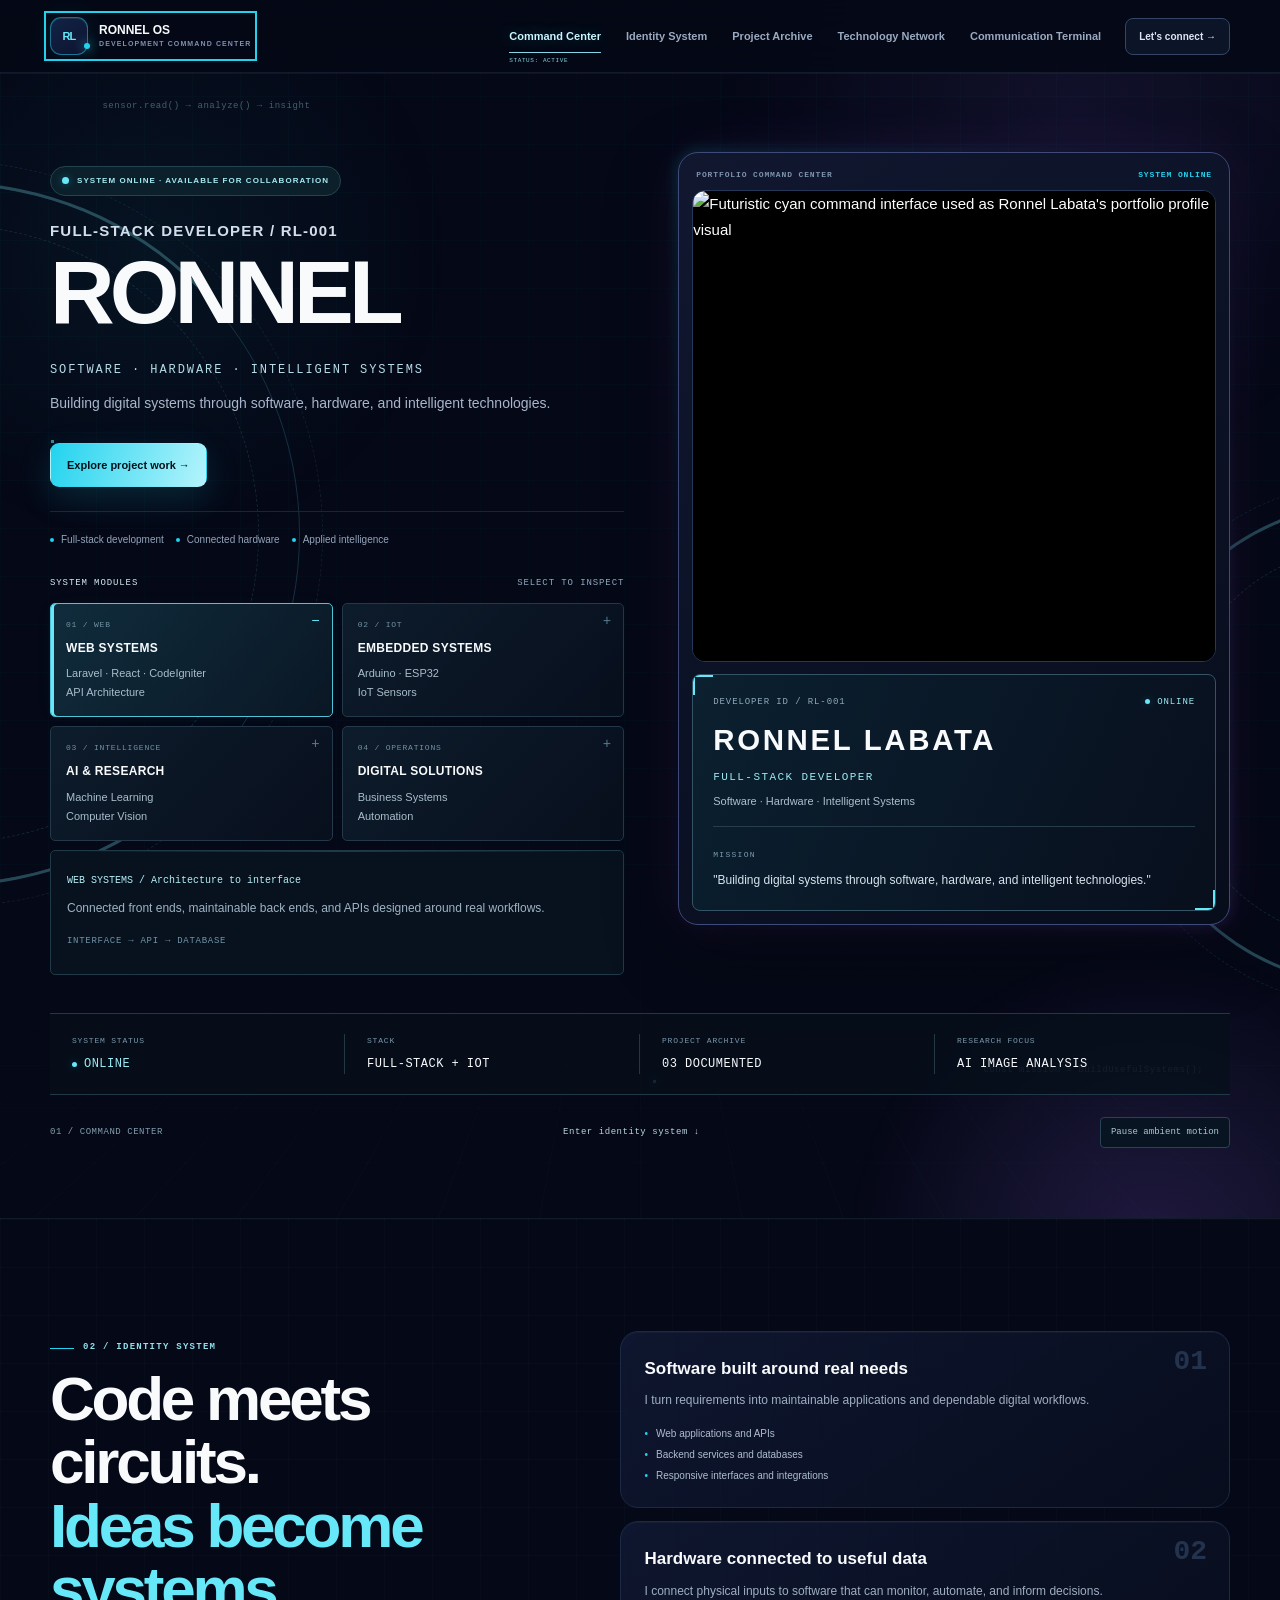
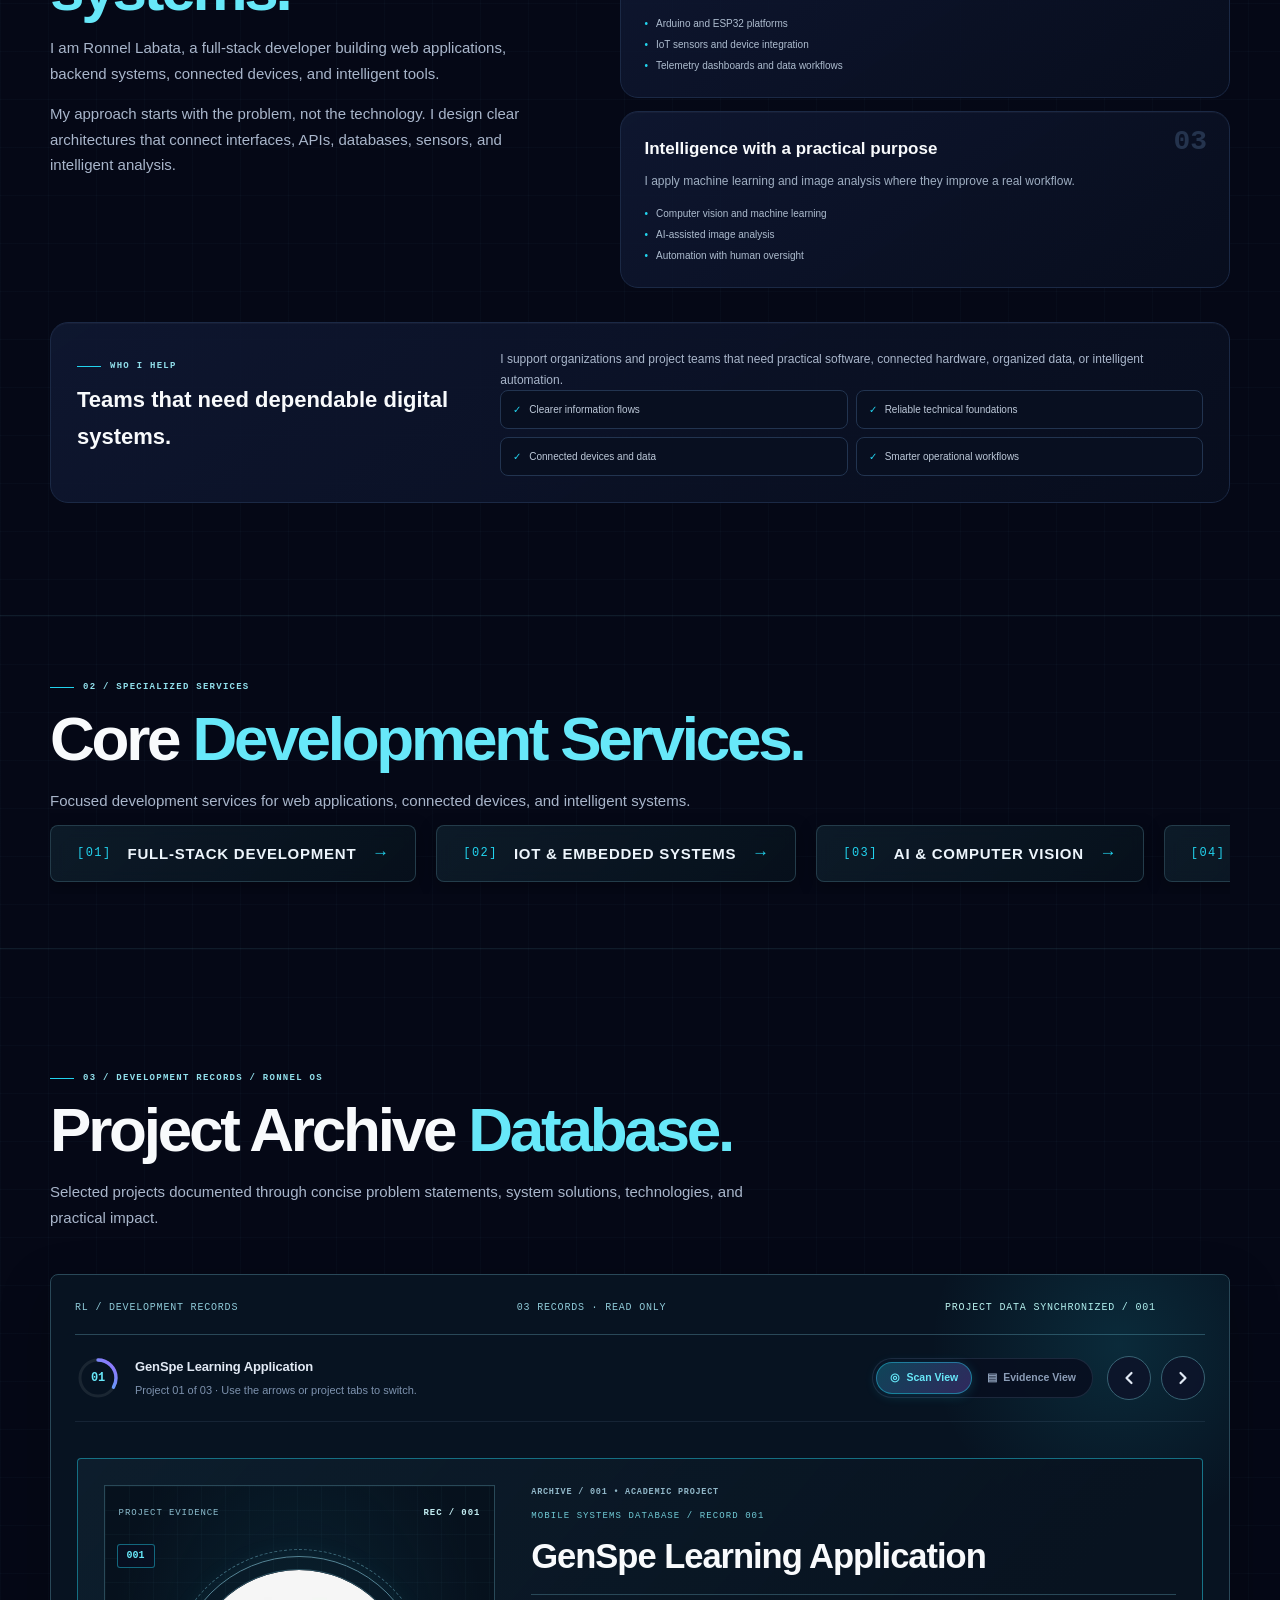
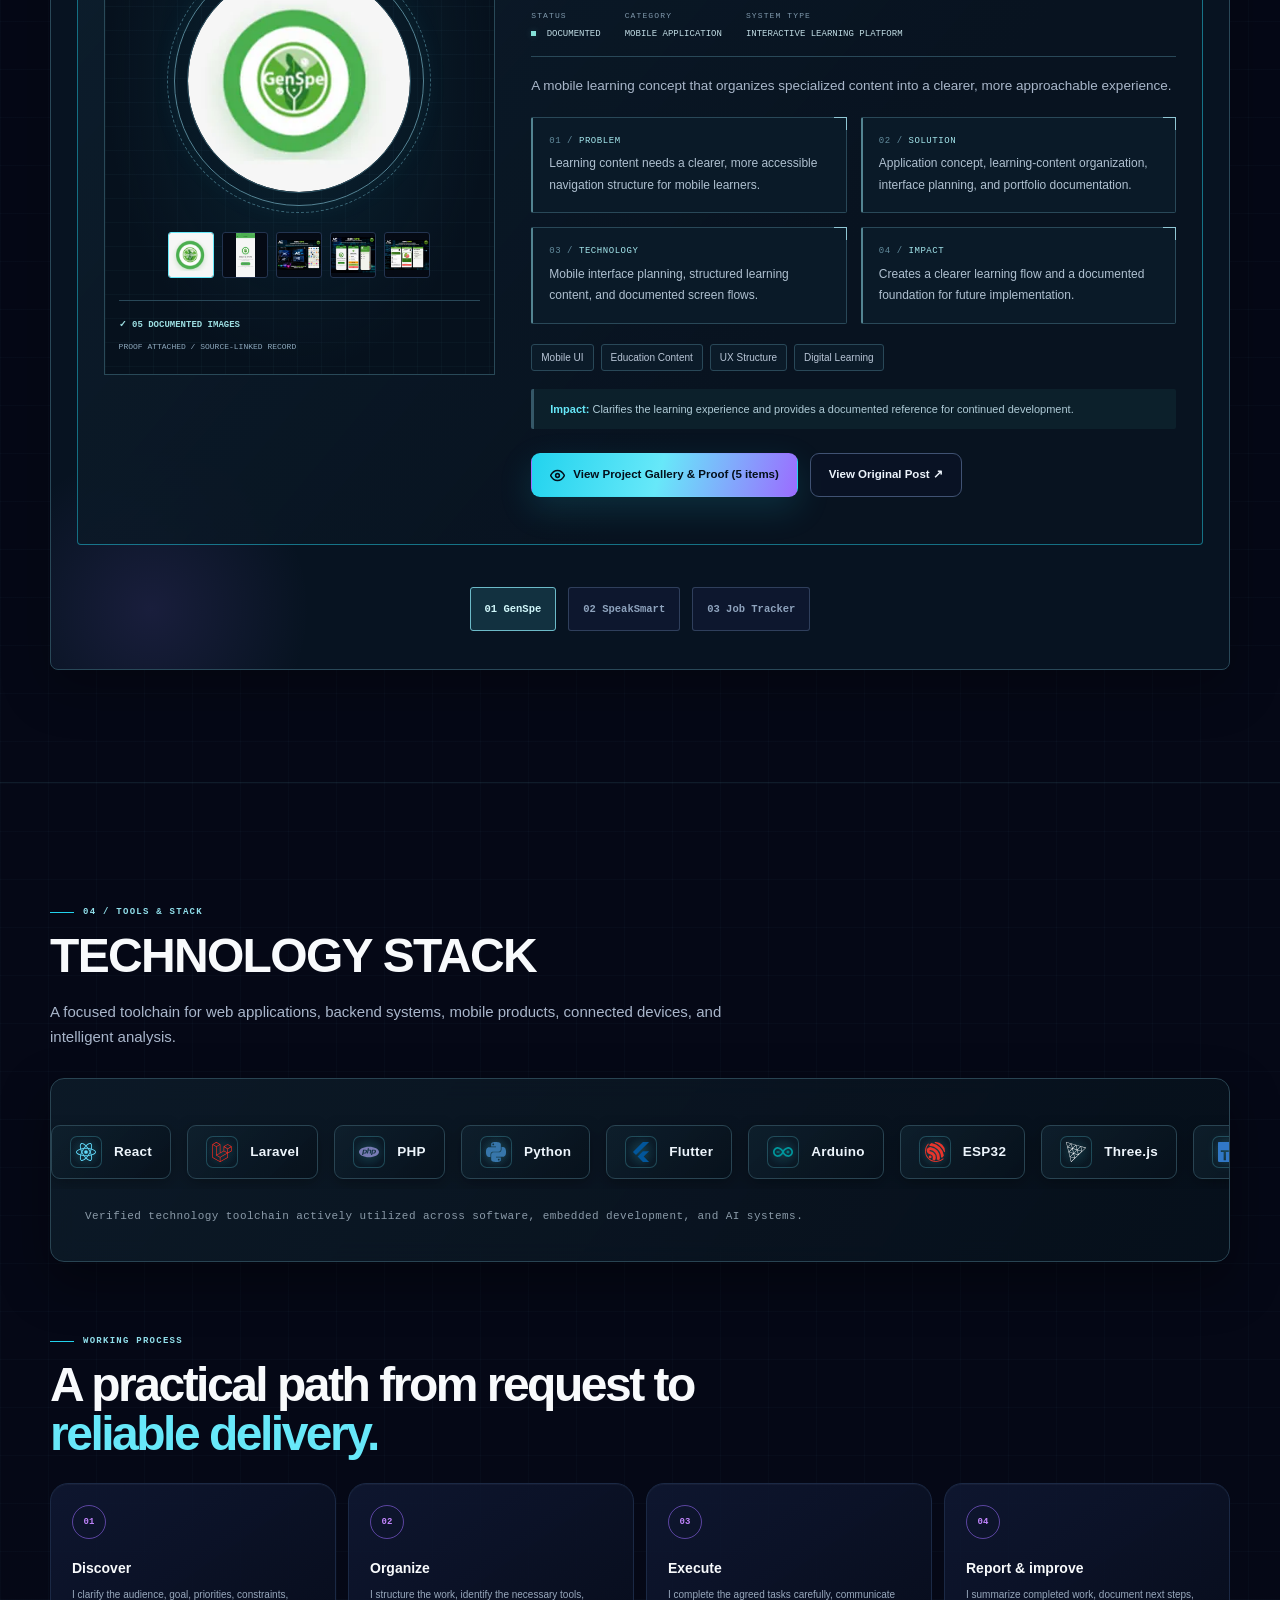
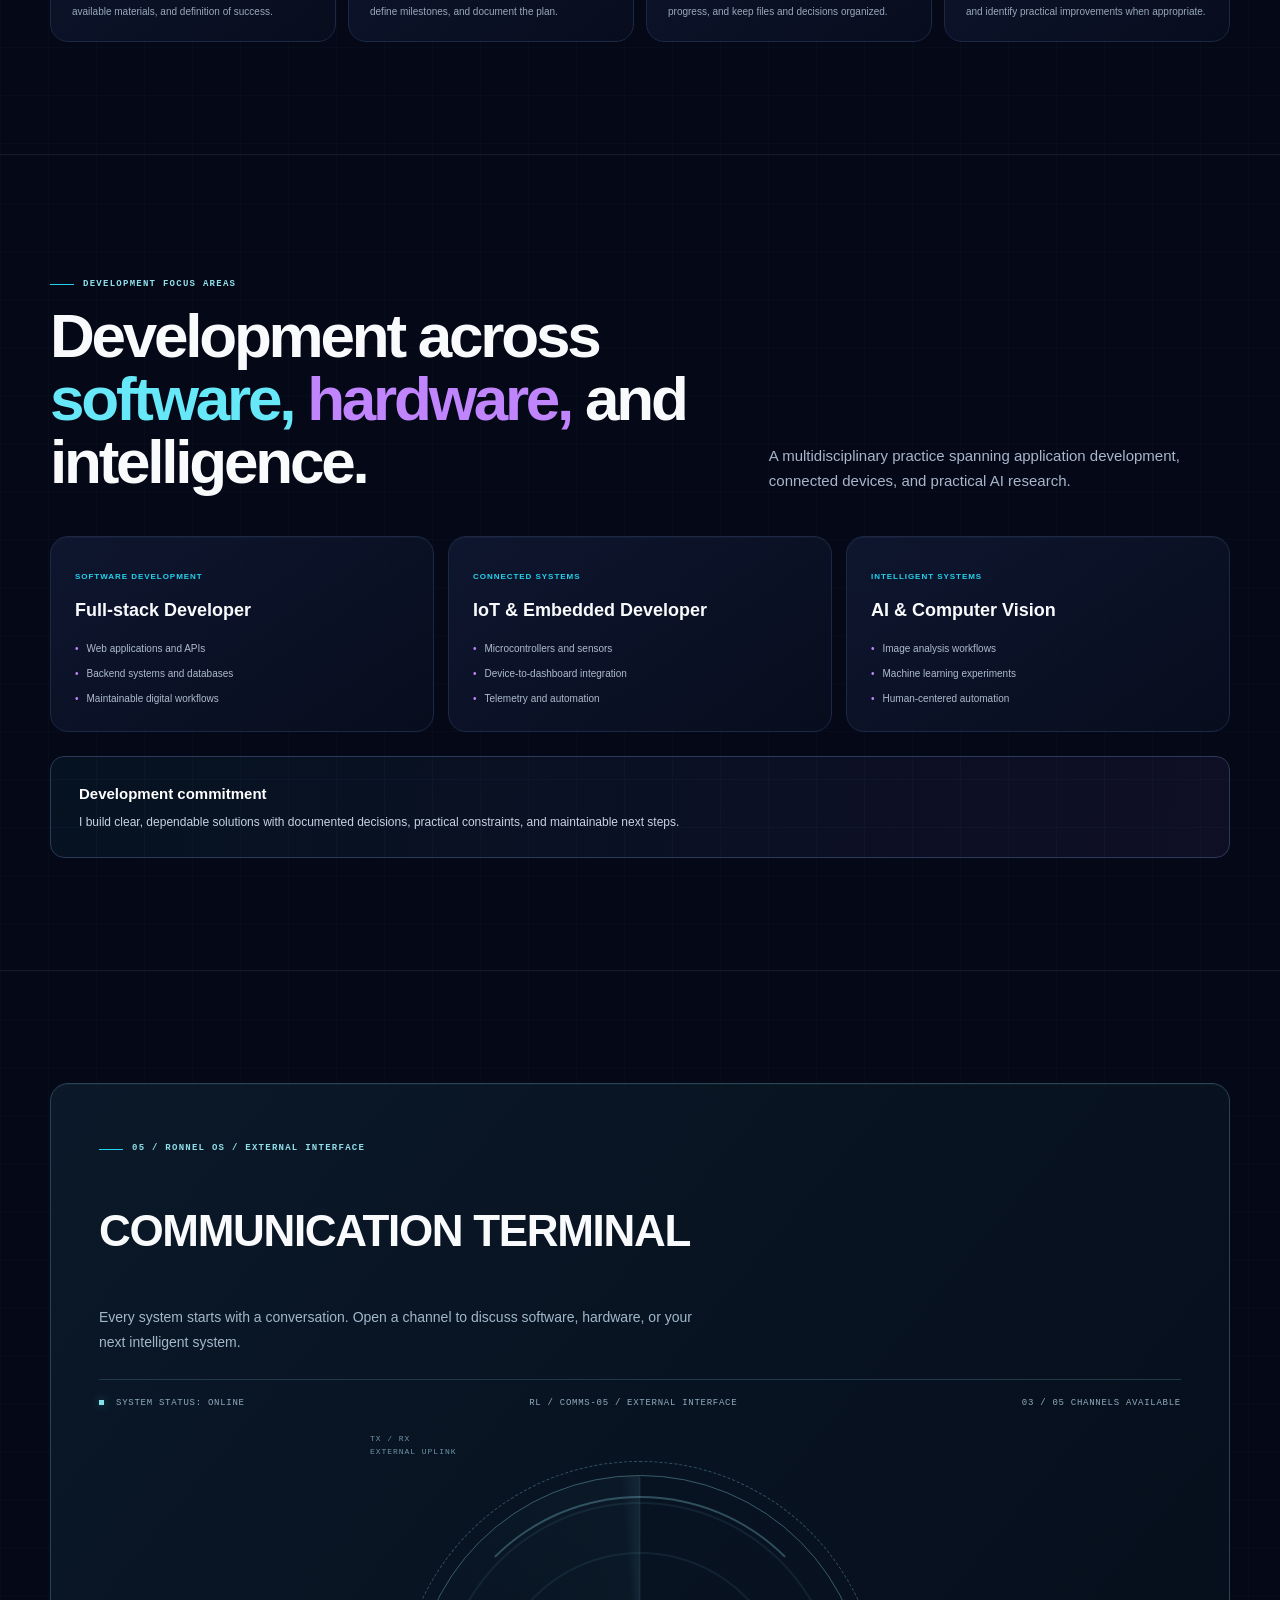
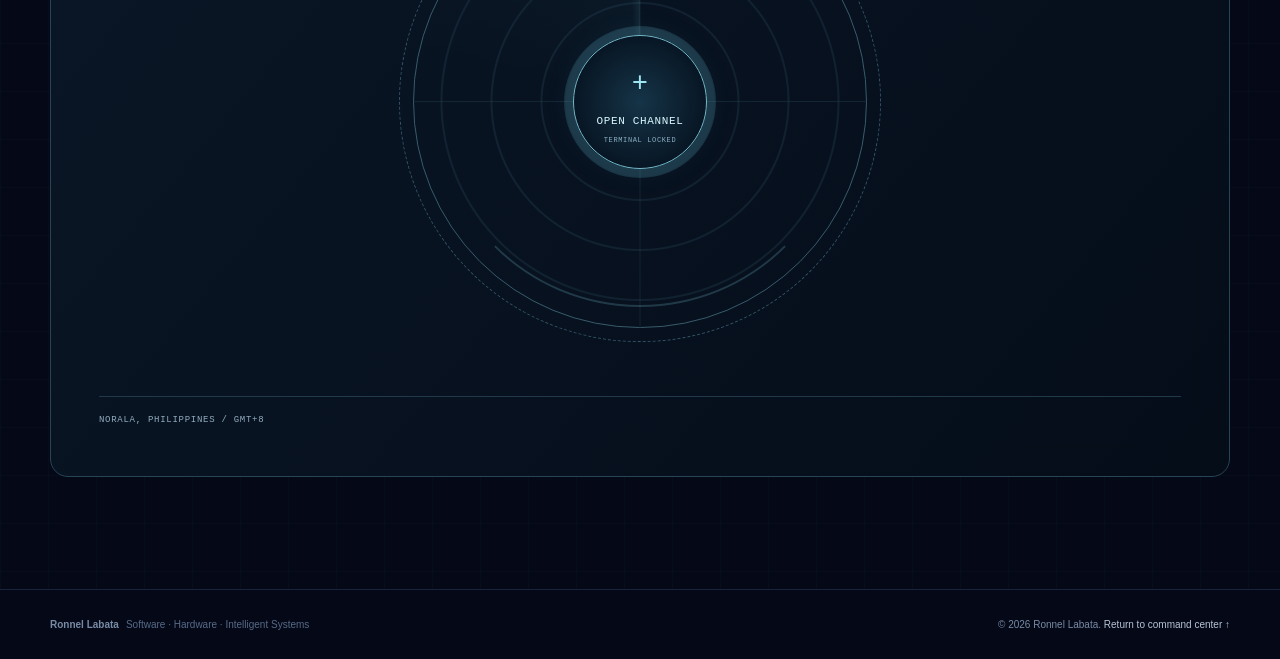
==== index.html @ 5a6c9288 "Update portfolio experience and resume integration Co-authored-by: Copilot <223556219+Copilot@users." ====
<!doctype html>
<html lang="en">
<head>
  <meta charset="utf-8">
  <meta name="viewport" content="width=device-width, initial-scale=1">
  <meta name="author" content="Ronnel Labata">
  <meta name="description" content="Ronnel Labata — full-stack developer building digital systems through software, hardware, and intelligent technologies.">
  <meta property="og:title" content="RONNEL OS | Development Command Center">
  <meta property="og:description" content="Ronnel Labata is a full-stack developer building web applications, backend systems, connected devices, and intelligent solutions.">
  <meta property="og:type" content="website">
  <!-- TODO: Add og:url and a dedicated social preview image after the portfolio is published. -->
  <meta name="theme-color" content="#050816">
  <link rel="preload" as="image" href="Live.webp">
  <title>RONNEL OS | Development Command Center</title>
  <style>
    :root{
      --bg:#050816;
      --bg-soft:#080d1d;
      --surface:#0b1226;
      --surface-high:#101933;
      --line:#1b2945;
      --line-bright:#2b4766;
      --text:#f8fafc;
      --muted:#a9b6cb;
      --cyan:#22d3ee;
      --cyan-light:#67e8f9;
      --violet:#9b6cff;
      --violet-light:#c084fc;
      --shadow:0 24px 70px rgba(0,0,0,.34);
      --radius:18px;
      --container:min(1180px,calc(100% - 48px));
    }

    *{box-sizing:border-box}
    html{scroll-behavior:smooth}
    body{margin:0;overflow-x:hidden;background:var(--bg);color:var(--text);font:15px/1.7 Inter,"Segoe UI",Arial,sans-serif}
    body:before{content:"";position:fixed;inset:0;z-index:-2;pointer-events:none;background:radial-gradient(circle at 84% 12%,rgba(155,108,255,.09),transparent 27%),radial-gradient(circle at 12% 28%,rgba(34,211,238,.06),transparent 23%),linear-gradient(rgba(34,211,238,.018) 1px,transparent 1px),linear-gradient(90deg,rgba(34,211,238,.018) 1px,transparent 1px);background-size:auto,auto,48px 48px,48px 48px}
    body.modal-open{overflow:hidden}
    img{display:block;max-width:100%}
    a{color:inherit;text-decoration:none}
    button,input,textarea{font:inherit}
    button{color:inherit}
    [hidden]{display:none!important}
    ::selection{background:rgba(34,211,238,.28);color:white}
    :focus-visible{outline:2px solid var(--cyan);outline-offset:4px}
    .container{width:var(--container);margin-inline:auto}
    .skip-link{position:fixed;left:18px;top:-70px;z-index:200;padding:10px 14px;border-radius:8px;background:var(--cyan);color:#03101b;font-weight:800}.skip-link:focus{top:18px}

    .site-header{position:sticky;top:0;z-index:100;border-bottom:1px solid rgba(111,139,177,.14);background:rgba(5,8,22,.88);backdrop-filter:blur(18px)}
    .nav-shell{min-height:72px;display:flex;align-items:center;gap:24px}
    .brand{display:flex;align-items:center;gap:11px;min-width:max-content}
    .brand-mark{position:relative;width:38px;height:38px;display:grid;place-items:center;border:1px solid rgba(34,211,238,.48);border-radius:11px;background:linear-gradient(145deg,#102446,#10122f);color:var(--cyan-light);font-weight:900;font-size:11px;letter-spacing:-.08em;box-shadow:inset 0 1px rgba(255,255,255,.09),0 0 24px rgba(34,211,238,.1)}
    .brand-mark:after{content:"";position:absolute;right:-3px;bottom:5px;width:6px;height:6px;border-radius:50%;background:var(--cyan);box-shadow:0 0 12px var(--cyan)}
    .brand-copy{display:flex;flex-direction:column;line-height:1.1}.brand-copy strong{font-size:12px}.brand-copy small{margin-top:3px;color:#7f91ae;font-size:7px;font-weight:800;letter-spacing:.16em;text-transform:uppercase}
    .nav-links{display:flex;align-items:center;justify-content:center;gap:25px;margin-left:auto}
    .nav-links a{position:relative;padding:25px 0;color:#9aaac0;font-size:11px;font-weight:650}
    .nav-links a:after{content:"";position:absolute;left:0;right:100%;bottom:17px;height:1px;background:linear-gradient(90deg,var(--cyan),var(--violet));transition:right .24s}
    .nav-links a:hover,.nav-links a.active{color:white}.nav-links a:hover:after,.nav-links a.active:after{right:0}
    .nav-cta{display:inline-flex;align-items:center;justify-content:center;padding:9px 13px;border:1px solid #354665;border-radius:8px;background:#0c1428;color:#dce6f3;font-size:10px;font-weight:800;transition:.22s}.nav-cta:hover{border-color:var(--violet);transform:translateY(-1px)}
    .menu-toggle{display:none;width:42px;height:42px;margin-left:auto;border:1px solid #2a3b58;border-radius:9px;background:#0b1325;cursor:pointer}.menu-toggle span,.menu-toggle:before,.menu-toggle:after{content:"";display:block;width:18px;height:1px;margin:5px auto;background:#d9e5f2;transition:.22s}.menu-toggle[aria-expanded="true"] span{opacity:0}.menu-toggle[aria-expanded="true"]:before{transform:translateY(6px) rotate(45deg)}.menu-toggle[aria-expanded="true"]:after{transform:translateY(-6px) rotate(-45deg)}

    .section{position:relative;padding:112px 0;border-top:1px solid rgba(111,139,177,.09)}
    .section:nth-of-type(even){background:linear-gradient(180deg,rgba(8,13,29,.56),rgba(5,8,22,.2))}
    .section-label{display:inline-flex;align-items:center;gap:9px;color:var(--cyan);font-size:9px;font-weight:850;letter-spacing:.18em;text-transform:uppercase}.section-label:before{content:"";width:24px;height:1px;background:var(--cyan)}
    .section-heading{max-width:760px;margin:11px 0 0;font-size:clamp(35px,5vw,62px);line-height:1.02;letter-spacing:-.052em}.section-heading .cyan{color:var(--cyan-light)}.section-heading .violet{color:var(--violet-light)}
    .section-intro{max-width:710px;margin:18px 0 0;color:var(--muted);font-size:15px}
    .button-row{display:flex;gap:11px;flex-wrap:wrap}
    .button{display:inline-flex;align-items:center;justify-content:center;gap:8px;min-height:44px;padding:10px 16px;border:1px solid #405273;border-radius:9px;background:#0b1427;color:#edf4fc;font-size:11px;font-weight:800;transition:transform .22s,border-color .22s,background .22s,box-shadow .22s}.button:hover{transform:translateY(-2px);border-color:#7086aa}.button.primary{border-color:transparent;background:linear-gradient(105deg,var(--cyan),#67e8f9 48%,var(--violet));color:#04101c;box-shadow:0 12px 34px rgba(34,211,238,.15)}.button.primary:hover{box-shadow:0 16px 42px rgba(34,211,238,.24)}.button.ghost{background:rgba(10,19,38,.72)}
    .chip-row{display:flex;gap:7px;flex-wrap:wrap}.chip{display:inline-flex;padding:5px 8px;border:1px solid #2a3a58;border-radius:999px;background:#070d1b;color:#b8c5d6;font-size:9px}
    .panel{border:1px solid var(--line);border-radius:var(--radius);background:linear-gradient(145deg,rgba(16,25,51,.88),rgba(8,14,30,.94));box-shadow:inset 0 1px rgba(255,255,255,.035)}

    /* Hero */
    .hero-section{min-height:760px;padding:78px 0 70px;display:grid;align-items:center;overflow:hidden}
    .hero-section:after{content:"";position:absolute;width:640px;height:640px;right:-190px;bottom:-350px;z-index:-1;border-radius:50%;background:radial-gradient(circle,rgba(155,108,255,.18),transparent 67%)}
    .hero-grid{display:grid;grid-template-columns:1.02fr .98fr;gap:76px;align-items:center}
    .availability{display:inline-flex;align-items:center;gap:8px;padding:7px 11px;border:1px solid rgba(72,213,174,.28);border-radius:999px;background:rgba(38,167,132,.08);color:#9af3d4;font-size:9px;font-weight:850;letter-spacing:.13em;text-transform:uppercase}.availability:before{content:"";width:7px;height:7px;border-radius:50%;background:#46e3ad;box-shadow:0 0 10px #46e3ad}
    .hero-name{margin:22px 0 6px;color:#d4deeb;font-size:15px;font-weight:800;letter-spacing:.08em;text-transform:uppercase}
    .hero-title{margin:0;font-size:clamp(55px,7.6vw,92px);line-height:.83;letter-spacing:-.07em}.hero-title span{display:block;background:linear-gradient(95deg,var(--cyan-light),var(--violet-light) 54%,white);-webkit-background-clip:text;background-clip:text;color:transparent}
    .hero-role{margin:23px 0 11px;color:#dbe5f2;font-size:clamp(17px,2vw,24px);font-weight:750;line-height:1.25}
    .hero-copy>p{max-width:640px;margin:0;color:var(--muted);font-size:15px}
    .hero-copy .button-row{margin-top:27px}
    .hero-benefits{display:flex;gap:16px;flex-wrap:wrap;margin-top:32px;padding-top:19px;border-top:1px solid #18243c;color:#93a4bb;font-size:10px}.hero-benefits span{display:flex;align-items:center;gap:7px}.hero-benefits span:before{content:"";width:4px;height:4px;border-radius:50%;background:var(--cyan)}
    .proof-console{position:relative;padding:13px;border:1px solid #3e4b78;border-radius:20px;background:linear-gradient(145deg,#10172f,#080d1c);box-shadow:var(--shadow),0 0 60px rgba(155,108,255,.1);transform:perspective(1200px) rotateY(-3deg)}
    .proof-console:before{content:"";position:absolute;inset:-1px;z-index:-1;border-radius:20px;background:linear-gradient(135deg,rgba(34,211,238,.6),transparent 36%,rgba(155,108,255,.55));filter:blur(8px);opacity:.38}
    .console-bar{display:flex;align-items:center;justify-content:space-between;padding:5px 4px 11px;color:#7e92ad;font:700 8px/1 monospace;letter-spacing:.11em;text-transform:uppercase}.console-bar b{color:var(--cyan)}
    .console-screen{position:relative;min-height:370px;overflow:hidden;border:1px solid #263858;border-radius:13px;background:#030812}
    .console-screen>img{width:100%;height:370px;object-fit:contain;background:linear-gradient(135deg,#06111f,#0a1326)}
    .profile-screen{min-height:470px;background:#000}
    .profile-screen>img{height:470px;object-fit:contain;object-position:center;background:#000;filter:saturate(.94) contrast(1.04)}
    .profile-screen:after{content:"";position:absolute;inset:0;pointer-events:none;background:linear-gradient(180deg,transparent 0 48%,rgba(103,232,249,.09) 50%,transparent 52%);background-size:100% 18px;mix-blend-mode:screen;opacity:.28}
    .console-status{position:absolute;left:14px;right:14px;bottom:14px;display:flex;align-items:center;justify-content:space-between;gap:10px;padding:10px 12px;border:1px solid rgba(34,211,238,.35);border-radius:8px;background:rgba(3,8,18,.86);backdrop-filter:blur(10px);font-size:9px}.console-status strong{color:white}.console-status span{color:var(--cyan)}
    .console-footer{display:grid;grid-template-columns:1.2fr .8fr;gap:9px;margin-top:9px}.console-note{padding:12px;border:1px solid #253451;border-radius:10px;background:#080f20}.console-note small{display:block;color:#6f83a0;font-size:7px;letter-spacing:.1em;text-transform:uppercase}.console-note strong{display:block;margin-top:4px;font-size:10px}.console-data{display:grid;grid-template-columns:repeat(2,1fr);gap:5px}.console-data span{padding:8px;border:1px solid #253451;border-radius:7px;color:#a9b7ca;font:700 7px/1.3 monospace;text-align:center}
    /* Live.webp is the user-supplied profile visual; project evidence remains in the case-study section below. */

    /* About and audience */
    .about-layout{display:grid;grid-template-columns:.9fr 1.1fr;gap:70px;align-items:start}
    .about-copy p{max-width:560px;color:var(--muted)}
    .value-stack{display:grid;gap:13px}.value-card{position:relative;padding:23px 70px 23px 24px}.value-card .index{position:absolute;right:22px;top:16px;color:#24334d;font:900 28px/1 monospace}.value-card h3{margin:0 0 7px;font-size:17px}.value-card p{margin:0;color:#9faec2;font-size:12px}.value-card ul{display:grid;gap:4px;margin:14px 0 0;padding:0;list-style:none;color:#aebdd0;font-size:10px}.value-card li:before{content:"•";margin-right:8px;color:var(--cyan)}
    .audience-panel{display:grid;grid-template-columns:.72fr 1.28fr;gap:28px;margin-top:34px;padding:26px}.audience-panel h3{margin:6px 0 0;font-size:22px}.audience-panel p{margin:0;color:var(--muted);font-size:12px}.audience-benefits{display:grid;grid-template-columns:repeat(2,1fr);gap:8px}.audience-benefits span{padding:10px 12px;border:1px solid #223450;border-radius:8px;background:#080f20;color:#bdc9d9;font-size:10px}.audience-benefits span:before{content:"✓";margin-right:8px;color:var(--cyan)}

    /* Services */
    .split-heading{display:grid;grid-template-columns:1.1fr .9fr;gap:70px;align-items:end;margin-bottom:42px}.split-heading .section-intro{margin:0 0 7px}
    .services-grid{display:grid;grid-template-columns:repeat(3,1fr);gap:14px}
    .service-card{position:relative;min-height:270px;padding:24px;overflow:hidden;transition:.25s}.service-card:after{content:"";position:absolute;left:24px;right:24px;bottom:0;height:2px;background:linear-gradient(90deg,transparent,var(--cyan),var(--violet),transparent);transform:scaleX(0);transition:.25s}.service-card:hover{transform:translateY(-5px);border-color:#3d5578;box-shadow:0 20px 48px rgba(0,0,0,.28)}.service-card:hover:after{transform:scaleX(1)}
    .service-top{display:flex;align-items:center;justify-content:space-between}.service-icon{width:42px;height:42px;display:grid;place-items:center;border:1px solid rgba(34,211,238,.28);border-radius:10px;background:rgba(34,211,238,.06);color:var(--cyan-light);font:900 9px monospace}.service-index{color:#202e47;font:900 24px monospace}.service-card h3{margin:23px 0 8px;font-size:16px}.service-card>p{margin:0;color:#9eacc0;font-size:11px}.deliverables{display:flex;gap:6px;flex-wrap:wrap;margin-top:17px}.deliverables span{padding:4px 7px;border:1px solid #253652;border-radius:5px;color:#8fa1b8;font-size:8px}

    /* Projects Circular Slider & Showcase (By Project: GenSpe & SpeakSmart) */
    .projects-slider-wrapper{position:relative;margin-top:44px;padding:34px 30px;border:1px solid var(--line);border-radius:26px;background:linear-gradient(155deg,rgba(16,25,51,.78),rgba(6,12,26,.94));box-shadow:var(--shadow),0 0 60px rgba(34,211,238,.05);backdrop-filter:blur(16px);overflow:hidden}
    .projects-slider-wrapper:before{content:"";position:absolute;top:-120px;right:-80px;width:380px;height:380px;border-radius:50%;background:radial-gradient(circle,rgba(34,211,238,.12),transparent 70%);pointer-events:none;z-index:0}
    .projects-slider-wrapper:after{content:"";position:absolute;bottom:-100px;left:-60px;width:320px;height:320px;border-radius:50%;background:radial-gradient(circle,rgba(155,108,255,.12),transparent 70%);pointer-events:none;z-index:0}

    /* Top Controls Bar */
    .slider-controls-bar{position:relative;z-index:2;display:flex;align-items:center;justify-content:space-between;gap:16px;padding-bottom:22px;border-bottom:1px solid rgba(111,139,177,.14);margin-bottom:28px;flex-wrap:wrap}
    .slider-status-area{display:flex;align-items:center;gap:14px}
    .slider-circular-counter{position:relative;width:46px;height:46px;display:grid;place-items:center}
    .slider-circular-counter svg{position:absolute;inset:0;transform:rotate(-90deg)}
    .circle-bg{fill:none;stroke:rgba(255,255,255,.08);stroke-width:3}
    .circle-progress-bar{fill:none;stroke:url(#sliderGrad);stroke-width:3.4;stroke-linecap:round;stroke-dasharray:113.1;stroke-dashoffset:56.55;transition:stroke-dashoffset .45s cubic-bezier(.2,.8,.2,1)}
    .counter-number{font:800 12px/1 monospace;color:var(--cyan-light);letter-spacing:-.02em}
    .slider-heading-hint{display:flex;flex-direction:column;gap:3px}
    .slider-heading-hint strong{font-size:13px;color:#e2eaf5;letter-spacing:-.01em}
    .slider-heading-hint span{font-size:11px;color:#7d92ae}

    /* Mode switcher and arrows */
    .slider-actions-right{display:flex;align-items:center;gap:14px}
    .slider-mode-toggle{display:inline-flex;align-items:center;padding:3px;background:rgba(8,15,32,.9);border:1px solid rgba(111,139,177,.2);border-radius:999px;gap:2px}
    .mode-btn{display:inline-flex;align-items:center;gap:6px;padding:6px 13px;border:0;border-radius:999px;background:transparent;color:#8b9db7;font-size:10.5px;font-weight:700;cursor:pointer;transition:all .22s ease}
    .mode-btn:hover{color:white}
    .mode-btn.active{background:linear-gradient(135deg,rgba(34,211,238,.28),rgba(155,108,255,.28));color:var(--cyan-light);box-shadow:0 2px 12px rgba(34,211,238,.18);border:1px solid rgba(34,211,238,.45)}
    .mode-btn-icon{font-size:11px;line-height:1}

    /* Circular Navigation Arrows (Left & Right) */
    .slider-arrows{display:flex;align-items:center;gap:10px}
    .slider-arrow-btn{position:relative;width:46px;height:46px;display:grid;place-items:center;border-radius:50%;border:1px solid rgba(34,211,238,.45);background:rgba(12,20,42,.92);color:#e2eaf5;cursor:pointer;transition:all .26s cubic-bezier(.2,.8,.2,1);box-shadow:0 4px 16px rgba(0,0,0,.38),inset 0 1px 1px rgba(255,255,255,.14)}
    .slider-arrow-btn:before{content:"";position:absolute;inset:-2px;border-radius:50%;background:linear-gradient(135deg,var(--cyan),var(--violet));z-index:-1;opacity:0;filter:blur(4px);transition:opacity .26s ease}
    .slider-arrow-btn:hover{transform:scale(1.1);color:white;border-color:var(--cyan);box-shadow:0 0 24px rgba(34,211,238,.5),0 8px 22px rgba(0,0,0,.45)}
    .slider-arrow-btn:hover:before{opacity:.8}
    .slider-arrow-btn:active{transform:scale(.94)}

    /* Viewport & Track */
    .slider-viewport{position:relative;z-index:1;width:100%;overflow:hidden;cursor:grab;user-select:none;padding:8px 2px 14px}
    .slider-viewport:active{cursor:grabbing}
    .slider-track{display:flex;gap:30px;transition:transform .48s cubic-bezier(.2,.8,.2,1);will-change:transform}

    /* Project Slide Card (By Project) */
    .project-slide{flex:0 0 100%;min-width:100%;display:flex;flex-direction:column;padding:32px 28px;border:1px solid var(--line);border-radius:24px;background:linear-gradient(160deg,rgba(14,23,46,.92),rgba(7,13,27,.96));box-shadow:0 14px 34px rgba(0,0,0,.35);transition:border-color .35s ease,box-shadow .35s ease;position:relative}
    .project-slide.is-active-card{border-color:rgba(34,211,238,.48);box-shadow:0 22px 48px rgba(0,0,0,.55),0 0 32px rgba(34,211,238,.14)}

    /* Grid Layout: Left Media / Right Content */
    .slide-grid-layout{display:grid;grid-template-columns:350px 1fr;gap:40px;align-items:start}

    /* Left Media Column */
    .slide-media-col{position:relative;display:flex;flex-direction:column;align-items:center;padding-top:6px}
    .slide-number-circle{position:absolute;top:-8px;left:4px;width:36px;height:36px;border-radius:50%;display:grid;place-items:center;background:rgba(8,16,34,.95);border:1px solid rgba(34,211,238,.45);color:var(--cyan-light);font:800 12px/1 monospace;box-shadow:0 0 16px rgba(34,211,238,.28);z-index:3}

    /* CIRCULAR IMAGE PORTAL */
    .circle-portal-container{position:relative;width:250px;height:250px;border-radius:50%;padding:4px;background:linear-gradient(135deg,var(--cyan),var(--violet) 50%,#38bdf8);box-shadow:0 0 32px rgba(34,211,238,.3),0 16px 36px rgba(0,0,0,.5);transition:all .38s cubic-bezier(.2,.8,.2,1)}
    .circle-portal-container:after{content:"";position:absolute;inset:-7px;border-radius:50%;border:1.5px dashed rgba(34,211,238,.35);pointer-events:none;animation:rotateRing 24s linear infinite}
    @keyframes rotateRing{from{transform:rotate(0deg)}to{transform:rotate(360deg)}}
    .circle-portal-inner{position:relative;width:100%;height:100%;border-radius:50%;overflow:hidden;background:#040915}
    .circle-portal-inner img{width:100%;height:100%;object-fit:cover;object-position:center;border-radius:50%;transition:transform .4s ease,filter .3s ease;filter:saturate(1.04)}
    .circle-portal-container:hover{transform:scale(1.04);box-shadow:0 0 46px rgba(34,211,238,.5),0 22px 46px rgba(0,0,0,.68)}
    .circle-portal-container:hover .circle-portal-inner img{transform:scale(1.08)}

    /* Hover View Gallery Pill inside circle */
    .circle-hover-action{position:absolute;inset:0;border-radius:50%;display:flex;flex-direction:column;align-items:center;justify-content:center;gap:8px;background:rgba(3,8,20,.76);backdrop-filter:blur(5px);color:white;opacity:0;transition:opacity .26s ease;cursor:zoom-in;border:0;z-index:2}
    .circle-hover-action span.action-icon{width:42px;height:42px;border-radius:50%;display:grid;place-items:center;background:var(--cyan);color:#030a16;box-shadow:0 0 18px var(--cyan)}
    .circle-hover-action span.action-label{font-size:10.5px;font-weight:800;letter-spacing:.06em;text-transform:uppercase;color:var(--cyan-light)}
    .circle-portal-container:hover .circle-hover-action{opacity:1}

    /* Alternate Card Mode (When toggled to standard screenshot rounded cards) */
    .mode-card .circle-portal-container{width:100%;height:250px;border-radius:18px;padding:2.5px}
    .mode-card .circle-portal-container:after{display:none}
    .mode-card .circle-portal-inner{border-radius:16px}
    .mode-card .circle-portal-inner img{border-radius:16px;object-fit:cover}
    .mode-card .circle-hover-action{border-radius:16px}

    /* Proof Thumbnails Strip under portal */
    .proof-thumbnails-wrap{width:100%;margin-top:20px;text-align:center}
    .proof-thumbs-list{display:flex;gap:8px;justify-content:center;flex-wrap:wrap}
    .proof-thumb-item{position:relative;width:48px;height:48px;border-radius:9px;overflow:hidden;border:1.5px solid #233450;background:#050a14;padding:0;cursor:pointer;transition:all .22s ease}
    .proof-thumb-item img{width:100%;height:100%;object-fit:cover}
    .proof-thumb-item:hover{transform:translateY(-2px);border-color:var(--cyan);box-shadow:0 0 12px rgba(34,211,238,.35)}
    .proof-thumb-item.active{border-color:var(--cyan-light);box-shadow:0 0 14px rgba(34,211,238,.45)}

    /* Right Content Column */
    .slide-content-col{display:flex;flex-direction:column}
    .slide-case-badge{display:inline-flex;color:#7185a3;font:800 8.5px monospace;letter-spacing:.14em;text-transform:uppercase;margin-bottom:8px}
    .slide-title{margin:0 0 10px;font-size:clamp(26px,2.8vw,38px);line-height:1.1;letter-spacing:-.03em;color:#f8fafc}
    .slide-desc{margin:0 0 20px;color:#a9b7ca;font-size:13.5px;line-height:1.6}

    /* Facts Grid */
    .slide-facts-grid{display:grid;grid-template-columns:repeat(2,1fr);gap:14px;margin-bottom:20px}
    .fact-box{padding-top:12px;border-top:1px solid #24354f}
    .fact-box strong{display:block;margin-bottom:4px;color:#7187a7;font-size:8.5px;letter-spacing:.11em;text-transform:uppercase}
    .fact-box p{margin:0;color:#c2cfdf;font-size:11px;line-height:1.45}

    /* Chips Row */
    .slide-chips-row{display:flex;gap:7px;flex-wrap:wrap;margin-bottom:18px}
    .slide-chips-row .chip{padding:4px 9px;font-size:9px}

    /* Result Callout */
    .slide-result-callout{margin:0 0 24px;padding:12px 16px;border-left:3px solid var(--violet);background:rgba(155,108,255,.07);color:#d0d9e5;font-size:11px;line-height:1.5;border-radius:0 8px 8px 0}
    .slide-result-callout strong{color:var(--cyan-light)}

    /* Action Buttons Row */
    .slide-actions-row{display:flex;gap:12px;flex-wrap:wrap;align-items:center}
    .slide-btn-primary{min-height:44px;padding:10px 18px;font-size:11.5px;display:inline-flex;align-items:center;gap:8px}
    .slide-btn-ghost{min-height:44px;padding:10px 18px;font-size:11.5px}

    /* Bottom Circular Dots Pagination */
    .slider-pagination{position:relative;z-index:2;display:flex;align-items:center;justify-content:center;gap:12px;margin-top:26px;padding-top:16px}
    .slider-dot{position:relative;padding:6px 14px;border-radius:999px;border:1px solid rgba(111,139,177,.35);background:rgba(16,25,51,.8);color:#8ea3bd;font:750 10.5px monospace;cursor:pointer;transition:all .28s cubic-bezier(.2,.8,.2,1)}
    .slider-dot:hover{border-color:var(--cyan);color:white;transform:scale(1.05)}
    .slider-dot.active{background:linear-gradient(90deg,var(--cyan),var(--violet));color:#04101c;border-color:transparent;box-shadow:0 0 16px rgba(34,211,238,.5);font-weight:900}

    /* Responsive Breakpoints */
    @media(max-width:920px){
      .slide-grid-layout{grid-template-columns:1fr;gap:28px}
      .slide-media-col{padding-top:0}
      .circle-portal-container{width:220px;height:220px}
      .slide-title{font-size:26px}
      .slide-facts-grid{grid-template-columns:1fr}
    }
    @media(max-width:640px){
      .projects-slider-wrapper{padding:22px 16px}
      .project-slide{padding:20px 16px}
      .circle-portal-container{width:190px;height:190px}
      .slider-controls-bar{flex-direction:column;align-items:flex-start;gap:14px}
      .slider-actions-right{width:100%;justify-content:space-between}
    }

    /* Capabilities and workflow */
    .capability-layout{display:grid;grid-template-columns:.76fr 1.24fr;gap:34px;margin-top:44px}.capability-overview{padding:27px}.capability-overview h3{margin:0 0 9px;font-size:20px}.capability-overview p{color:var(--muted);font-size:12px}.capability-note{margin-top:25px;padding:14px;border-left:2px solid var(--cyan);background:rgba(34,211,238,.05);color:#b8c6d7;font-size:10px}
    .tool-groups{display:grid;gap:11px}.tool-group{display:grid;grid-template-columns:170px 1fr;gap:18px;align-items:center;padding:17px}.tool-group h3{margin:0;font-size:11px}.tool-group small{display:block;margin-top:3px;color:#7185a3;font-size:7px;letter-spacing:.08em;text-transform:uppercase}.tool-list{display:flex;gap:7px;flex-wrap:wrap}.tool{display:inline-flex;align-items:center;gap:6px;padding:6px 8px;border:1px solid #263754;border-radius:6px;background:#080f20;color:#bdc9d8;font-size:9px}.tool img{width:16px;height:16px;object-fit:contain}
    .workflow-heading{margin-top:62px}.workflow-heading .section-heading{font-size:clamp(30px,4vw,48px)}.workflow-grid{display:grid;grid-template-columns:repeat(4,1fr);gap:12px;margin-top:24px}.workflow-step{padding:21px}.workflow-number{width:34px;height:34px;display:grid;place-items:center;border:1px solid rgba(155,108,255,.55);border-radius:50%;color:var(--violet-light);font:800 9px monospace}.workflow-step h3{margin:18px 0 6px;font-size:14px}.workflow-step p{margin:0;color:#98a8bd;font-size:10px}

    /* Experience */
    .experience-intro{display:grid;grid-template-columns:1fr .7fr;gap:60px;align-items:end}.experience-intro .section-intro{margin:0}
    .experience-grid{display:grid;grid-template-columns:repeat(3,1fr);gap:14px;margin-top:42px}.experience-card{padding:24px}.experience-card small{color:var(--cyan);font-size:8px;font-weight:800;letter-spacing:.12em;text-transform:uppercase}.experience-card h3{margin:9px 0 14px;font-size:18px}.experience-card ul{display:grid;gap:8px;margin:0;padding:0;list-style:none;color:#aebbcf;font-size:10px}.experience-card li:before{content:"•";margin-right:8px;color:var(--violet-light)}
    .commitment{margin-top:24px;padding:24px 28px;border:1px solid #2b3a5a;border-radius:14px;background:linear-gradient(100deg,rgba(34,211,238,.055),rgba(155,108,255,.07));color:#c8d3e2}.commitment strong{display:block;margin-bottom:6px;color:white}.commitment p{margin:0;font-size:12px}
    /* TODO: Add verified organizations and dates if Ronnel supplies them; these cards intentionally describe experience areas rather than employment history. */

    /* Contact */
    .contact-shell{display:grid;grid-template-columns:1.1fr .9fr;gap:34px;padding:44px;background:radial-gradient(circle at 90% 20%,rgba(155,108,255,.14),transparent 34%),linear-gradient(145deg,#101a35,#080e20)}
    .contact-shell h2{max-width:660px;margin:9px 0 17px;font-size:clamp(42px,6vw,72px);line-height:.94;letter-spacing:-.055em}.contact-shell h2 .cyan{color:var(--cyan-light)}.contact-shell h2 .violet{color:var(--violet-light)}.contact-shell p{max-width:620px;color:#aebcd0}.contact-shell .button-row{margin-top:24px}
    .contact-card{align-self:center;padding:24px}.contact-card h3{margin:0 0 16px;font-size:13px}.contact-list{display:grid;gap:9px}.contact-item{display:grid;grid-template-columns:70px 1fr;gap:12px;padding:10px 0;border-bottom:1px solid #22324d}.contact-item:last-child{border-bottom:0}.contact-item b{color:#7187a5;font-size:8px;letter-spacing:.1em;text-transform:uppercase}.contact-item a,.contact-item span{color:#d5deea;font-size:10px;overflow-wrap:anywhere}
    /* TODO: Add verified phone, Upwork, OnlineJobs.ph, and published portfolio URL when supplied. */

    .site-footer{padding:26px 0;border-top:1px solid #18243c;color:#788ba6;font-size:10px}.footer-inner{display:flex;align-items:center;justify-content:space-between;gap:20px}.footer-inner a{color:#b6c4d6}.footer-role{margin-left:7px;color:#566b89}

    /* Gallery */
    .gallery-modal{position:fixed;inset:0;z-index:300;display:grid;place-items:center;padding:20px;background:rgba(2,5,13,.91);backdrop-filter:blur(14px)}
    .gallery-dialog{width:min(1040px,100%);max-height:92vh;display:flex;flex-direction:column;overflow:hidden;border:1px solid #355476;border-radius:18px;background:#071020;box-shadow:0 35px 100px rgba(0,0,0,.65)}
    .gallery-head{display:flex;align-items:flex-start;justify-content:space-between;gap:20px;padding:19px 20px;border-bottom:1px solid #21344f}.gallery-head small{display:block;color:var(--cyan);font-size:8px;letter-spacing:.12em;text-transform:uppercase}.gallery-head h2{margin:4px 0 0;font-size:19px}.gallery-close{width:38px;height:38px;flex:0 0 38px;border:1px solid #354967;border-radius:50%;background:#0b162b;cursor:pointer}.gallery-close:hover{border-color:var(--cyan)}
    .gallery-stage{position:relative;min-height:0;display:grid;grid-template-columns:50px minmax(0,1fr) 50px;align-items:center;gap:12px;padding:20px;background:#030812}.gallery-stage figure{min-width:0;margin:0;text-align:center}.gallery-stage img{width:100%;height:min(64vh,650px);object-fit:contain;border-radius:10px;background:#020611}.gallery-stage figcaption{margin-top:10px;color:#8295ae;font:700 9px monospace}.gallery-nav{width:42px;height:42px;border:1px solid #35506c;border-radius:50%;background:#0a1729;color:var(--cyan-light);font-size:21px;cursor:pointer}.gallery-nav:hover{border-color:var(--cyan);background:#0d2338}
    .gallery-foot{display:flex;align-items:center;justify-content:space-between;gap:18px;padding:15px 20px;border-top:1px solid #21344f}.gallery-foot p{margin:0;color:#91a3bb;font-size:10px}.gallery-foot a{color:var(--cyan-light);font-size:10px;font-weight:800}

    .reveal{opacity:0;transform:translateY(18px);transition:opacity .65s ease,transform .65s ease}.reveal.visible,.hero-section .reveal{opacity:1;transform:none}

    @media(max-width:1050px){
      :root{--container:min(100% - 38px,900px)}
      .nav-links{gap:16px}.nav-links a{font-size:10px}.nav-cta{display:none}
      .hero-grid{grid-template-columns:1fr 1fr;gap:34px}.hero-title{font-size:62px}.console-screen,.console-screen>img{min-height:0;height:320px}.profile-screen,.profile-screen>img{height:390px}
      .about-layout,.split-heading,.capability-layout,.experience-intro{grid-template-columns:1fr;gap:34px}
      .services-grid{grid-template-columns:repeat(2,1fr)}
      .case-study{grid-template-columns:1fr}.case-study:nth-child(even) .case-media{order:0}.case-media{min-height:430px}.case-media img{height:380px}
      .workflow-grid{grid-template-columns:repeat(2,1fr)}
      .experience-grid{grid-template-columns:1fr 1fr}.experience-card:last-child{grid-column:1/-1}
    }

    @media(max-width:820px){
      :root{--container:min(100% - 30px,680px)}
      .site-header{background:rgba(5,8,22,.96)}.nav-shell{min-height:66px}.menu-toggle{display:block}
      .nav-links{position:absolute;left:15px;right:15px;top:66px;display:none;align-items:stretch;gap:0;padding:10px;border:1px solid #273854;border-radius:0 0 13px 13px;background:#080f20;box-shadow:0 24px 50px rgba(0,0,0,.5)}.nav-links.open{display:flex;flex-direction:column}.nav-links a{padding:11px 12px;border-radius:7px}.nav-links a:hover,.nav-links a.active{background:#0d1930}.nav-links a:after{display:none}
      .hero-section{padding-top:55px}.hero-grid{grid-template-columns:1fr;gap:42px}.hero-copy{order:1}.proof-console{order:2;max-width:620px;width:100%;margin:auto;transform:none}.hero-title{font-size:clamp(55px,12vw,78px)}.profile-screen,.profile-screen>img{height:500px}
      .about-layout{gap:40px}.audience-panel{grid-template-columns:1fr}.audience-benefits{grid-template-columns:1fr}
      .section{padding:86px 0}.case-content{padding:30px}.case-facts{grid-template-columns:1fr}.case-media{padding:18px}
      .tool-group{grid-template-columns:1fr}.contact-shell{grid-template-columns:1fr;padding:30px}
    }

    @media(max-width:560px){
      :root{--container:min(100% - 24px,520px);--radius:14px}
      body{font-size:14px}.brand-copy small{display:none}.section{padding:72px 0}.section-heading{font-size:39px}.section-intro{font-size:14px}
      .hero-section{min-height:auto;padding:44px 0 64px}.hero-name{font-size:12px}.hero-title{font-size:50px}.hero-role{font-size:18px}.hero-copy>p{font-size:14px}.hero-benefits{display:grid;gap:8px}
      .button-row{display:grid;grid-template-columns:1fr}.button{width:100%}
      .proof-console{padding:9px}.console-screen,.console-screen>img{height:250px}.profile-screen,.profile-screen>img{height:340px}.console-footer{grid-template-columns:1fr}.console-data{display:none}.console-status{left:9px;right:9px;bottom:9px}
      .services-grid,.workflow-grid,.experience-grid{grid-template-columns:1fr}.service-card{min-height:auto}.experience-card:last-child{grid-column:auto}
      .case-media{min-height:300px;padding:12px}.case-media img{height:280px}.case-content{padding:24px 19px}.case-content h3{font-size:30px}.media-action{right:10px;bottom:10px;width:auto}
      .tool-group{padding:15px}.contact-shell{padding:24px 19px}.contact-shell h2{font-size:43px}.footer-inner{align-items:flex-start;flex-direction:column}
      .gallery-modal{padding:7px}.gallery-dialog{max-height:97vh}.gallery-stage{grid-template-columns:38px minmax(0,1fr) 38px;gap:5px;padding:12px 7px}.gallery-nav{width:34px;height:34px}.gallery-stage img{height:58vh}.gallery-foot{align-items:flex-start;flex-direction:column}.gallery-foot a{padding:8px 0}
    }

    @media(prefers-reduced-motion:reduce){
      html{scroll-behavior:auto}.reveal,.button,.service-card,.service-card:after,.nav-links a:after{transition:none}.reveal{opacity:1;transform:none}
    }
  </style>
  <link rel="stylesheet" href="command-center.css">
  <link rel="stylesheet" href="stack-showcase.css">
  <link rel="stylesheet" href="mobile.css">
</head>
<body>
  <div class="os-boot" id="os-boot" hidden role="dialog" aria-modal="true" aria-labelledby="boot-title">
    <div class="boot-console">
      <div class="boot-kicker">PERSONAL DEVELOPMENT ENVIRONMENT / 01</div>
      <h2 id="boot-title">RONNEL <span>OS</span></h2>
      <p class="boot-subtitle">Development Command Center</p>
      <div class="boot-log" aria-hidden="true"><span data-boot-stage>01 / SYSTEM INITIALIZATION</span><span data-boot-stage>02 / LOADING DEVELOPMENT MODULES</span><span data-boot-stage>03 / ACCESS GRANTED</span></div>
      <div class="boot-track" aria-hidden="true"><span id="boot-progress"></span></div>
      <p id="boot-status" role="status">Initializing your development environment.</p>
      <button id="boot-skip" type="button">Skip initialization →</button>
      <small>Portfolio introduction · no authentication required</small>
    </div>
  </div>
  <a class="skip-link" href="#main-content">Skip to main content</a>

  <header class="site-header">
    <div class="container nav-shell">
      <a class="brand" href="#home" aria-label="Ronnel Labata home">
        <span class="brand-mark" aria-hidden="true">RL</span>
        <span class="brand-copy"><strong>RONNEL OS</strong><small>Development command center</small></span>
      </a>
      <nav class="nav-links" id="primary-navigation" aria-label="Primary navigation">
        <a class="active" href="#home">Command Center</a>
        <a href="#about">Identity System</a>
        <a href="#projects">Project Archive</a>
        <a href="#capabilities">Technology Network</a>
        <a href="#contact">Communication Terminal</a>
      </nav>
      <a class="nav-cta" href="mailto:ronnel.labata@gmail.com?subject=Project%20Inquiry%20for%20Ronnel%20Labata">Let's connect →</a>
      <button class="menu-toggle" type="button" aria-label="Open navigation menu" aria-controls="primary-navigation" aria-expanded="false"><span></span></button>
    </div>
  </header>

  <main id="main-content">
    <section class="hero-section section" id="home" aria-labelledby="hero-title">
      <div class="lab-environment" aria-hidden="true"><div class="technical-ring"></div><div class="technical-ring ring-secondary"></div><div class="blueprint-plane"></div><span class="code-fragment fragment-one">sensor.read() → analyze() → insight</span><span class="code-fragment fragment-two">const mission = buildUsefulSystems();</span><i class="lab-particle"></i><i class="lab-particle particle-two"></i><i class="lab-particle particle-three"></i></div>
      <div class="container hero-grid">
        <div class="hero-copy reveal">
          <div class="availability">System online · Available for collaboration</div>
          <div class="hero-name">FULL-STACK DEVELOPER / RL-001</div>
          <h1 class="hero-title" id="hero-title">RONNEL</h1>
          <h2 class="hero-role">SOFTWARE · HARDWARE · INTELLIGENT SYSTEMS</h2>
          <p>Building digital systems through software, hardware, and intelligent technologies.</p>
          <div class="button-row">
            <a class="button primary" href="#projects">Explore project work →</a>
            <!-- Add a resume button only after a verified PDF is available. -->
          </div>
          <div class="hero-benefits" aria-label="Professional focus">
            <span>Full-stack development</span>
            <span>Connected hardware</span>
            <span>Applied intelligence</span>
          </div>
          <div class="system-modules" aria-labelledby="modules-title">
            <div class="instrument-heading"><h3 id="modules-title">System modules</h3><span>SELECT TO INSPECT</span></div>
            <div class="module-grid" role="group" aria-label="Development system modules">
              <button class="module-button" type="button" data-module="web" aria-pressed="true" aria-controls="module-detail"><span class="module-index">01 / WEB</span><strong>Web Systems</strong><span>Laravel · React · CodeIgniter<br>API Architecture</span></button>
              <button class="module-button" type="button" data-module="embedded" aria-pressed="false" aria-controls="module-detail"><span class="module-index">02 / IOT</span><strong>Embedded Systems</strong><span>Arduino · ESP32<br>IoT Sensors</span></button>
              <button class="module-button" type="button" data-module="ai" aria-pressed="false" aria-controls="module-detail"><span class="module-index">03 / INTELLIGENCE</span><strong>AI &amp; Research</strong><span>Machine Learning<br>Computer Vision</span></button>
              <button class="module-button" type="button" data-module="digital" aria-pressed="false" aria-controls="module-detail"><span class="module-index">04 / OPERATIONS</span><strong>Digital Solutions</strong><span>Business Systems<br>Automation</span></button>
            </div>
            <div class="module-detail" id="module-detail" role="status" aria-live="polite" aria-atomic="true"><strong id="module-detail-title">WEB SYSTEMS / Architecture to interface</strong><p id="module-detail-copy">Connected front ends, maintainable back ends, and APIs designed around real workflows.</p><span id="module-detail-flow">INTERFACE → API → DATABASE</span></div>
          </div>
        </div>

        <div class="proof-console reveal" aria-label="Ronnel Labata profile visual">
          <div class="console-bar"><span>Portfolio command center</span><b>System online</b></div>
          <div class="console-screen profile-screen">
            <img src="Live.webp" width="1200" height="1200" fetchpriority="high" decoding="async" alt="Futuristic cyan command interface used as Ronnel Labata's portfolio profile visual">
          </div>
          <div class="identity-hud">
            <div class="instrument-heading"><span>DEVELOPER ID / RL-001</span><span class="status-indicator">ONLINE</span></div>
            <h2>RONNEL LABATA</h2><strong class="identity-role">FULL-STACK DEVELOPER</strong>
            <p class="identity-domains">Software · Hardware · Intelligent Systems</p>
            <div class="identity-mission"><span>MISSION</span><p>"Building digital systems through software, hardware, and intelligent technologies."</p></div>
          </div>
        </div>
      </div>
      <div class="container diagnostics-strip" aria-label="Development overview">
        <div><span>SYSTEM STATUS</span><strong class="status-indicator">ONLINE</strong></div><div><span>STACK</span><strong>FULL-STACK + IOT</strong></div><div><span>PROJECT ARCHIVE</span><strong>03 DOCUMENTED</strong></div><div><span>RESEARCH FOCUS</span><strong>AI IMAGE ANALYSIS</strong></div>
      </div>
      <div class="container layer-route"><span>01 / COMMAND CENTER</span><a href="#about">Enter identity system ↓</a><button id="motion-toggle" type="button" aria-pressed="false">Pause ambient motion</button></div>
    </section>

    <section class="section" id="about" aria-labelledby="about-title">
      <div class="container">
        <div class="about-layout">
          <div class="about-copy reveal">
            <div class="section-label">02 / Identity System</div>
            <h2 class="section-heading" id="about-title">Code meets circuits.<br><span class="cyan">Ideas become systems.</span></h2>
            <p>I am Ronnel Labata, a full-stack developer building web applications, backend systems, connected devices, and intelligent tools.</p>
            <p>My approach starts with the problem, not the technology. I design clear architectures that connect interfaces, APIs, databases, sensors, and intelligent analysis.</p>
          </div>
          <div class="value-stack reveal">
            <article class="value-card panel"><span class="index">01</span><h3>Software built around real needs</h3><p>I turn requirements into maintainable applications and dependable digital workflows.</p><ul><li>Web applications and APIs</li><li>Backend services and databases</li><li>Responsive interfaces and integrations</li></ul></article>
            <article class="value-card panel"><span class="index">02</span><h3>Hardware connected to useful data</h3><p>I connect physical inputs to software that can monitor, automate, and inform decisions.</p><ul><li>Arduino and ESP32 platforms</li><li>IoT sensors and device integration</li><li>Telemetry dashboards and data workflows</li></ul></article>
            <article class="value-card panel"><span class="index">03</span><h3>Intelligence with a practical purpose</h3><p>I apply machine learning and image analysis where they improve a real workflow.</p><ul><li>Computer vision and machine learning</li><li>AI-assisted image analysis</li><li>Automation with human oversight</li></ul></article>
          </div>
        </div>

        <div class="audience-panel panel reveal">
          <div><div class="section-label">Who I help</div><h3>Teams that need dependable digital systems.</h3></div>
          <div><p>I support organizations and project teams that need practical software, connected hardware, organized data, or intelligent automation.</p><div class="audience-benefits"><span>Clearer information flows</span><span>Reliable technical foundations</span><span>Connected devices and data</span><span>Smarter operational workflows</span></div></div>
        </div>
      </div>
    </section>

    <section class="section" id="services" aria-labelledby="services-title">
      <div class="container">
        <div class="section-label" id="services-title">02 / Specialized Services</div>
        <h2 class="section-heading">Core <span class="cyan">Development Services.</span></h2>
        <p class="section-intro">Focused development services for web applications, connected devices, and intelligent systems.</p>

        <div class="services-marquee-viewport" role="region" aria-label="Continuously moving development services">
          <div class="services-marquee-track">
            <!-- TRACK 1: One full cycle of 4 unique services -->
            <div class="services-marquee-group">
              <div class="service-live-item">
                <span class="service-live-num">[01]</span>
                <span class="service-live-title">FULL-STACK DEVELOPMENT</span>
                <span class="service-live-arrow" aria-hidden="true">→</span>
              </div>
              <div class="service-live-item">
                <span class="service-live-num">[02]</span>
                <span class="service-live-title">IoT &amp; EMBEDDED SYSTEMS</span>
                <span class="service-live-arrow" aria-hidden="true">→</span>
              </div>
              <div class="service-live-item">
                <span class="service-live-num">[03]</span>
                <span class="service-live-title">AI &amp; COMPUTER VISION</span>
                <span class="service-live-arrow" aria-hidden="true">→</span>
              </div>
              <div class="service-live-item">
                <span class="service-live-num">[04]</span>
                <span class="service-live-title">MOBILE DEVELOPMENT</span>
                <span class="service-live-arrow" aria-hidden="true">→</span>
              </div>
            </div>
            <!-- TRACK 2: Identical duplicate for seamless, zero-gap infinite loop -->
            <div class="services-marquee-group" aria-hidden="true">
              <div class="service-live-item">
                <span class="service-live-num">[01]</span>
                <span class="service-live-title">FULL-STACK DEVELOPMENT</span>
                <span class="service-live-arrow" aria-hidden="true">→</span>
              </div>
              <div class="service-live-item">
                <span class="service-live-num">[02]</span>
                <span class="service-live-title">IoT &amp; EMBEDDED SYSTEMS</span>
                <span class="service-live-arrow" aria-hidden="true">→</span>
              </div>
              <div class="service-live-item">
                <span class="service-live-num">[03]</span>
                <span class="service-live-title">AI &amp; COMPUTER VISION</span>
                <span class="service-live-arrow" aria-hidden="true">→</span>
              </div>
              <div class="service-live-item">
                <span class="service-live-num">[04]</span>
                <span class="service-live-title">MOBILE DEVELOPMENT</span>
                <span class="service-live-arrow" aria-hidden="true">→</span>
              </div>
            </div>
          </div>
        </div>
      </div>
    </section>

    <section class="section" id="projects" aria-labelledby="projects-title">
      <div class="container">
        <div class="section-label">03 / Development records / RONNEL OS</div>
        <h2 class="section-heading" id="projects-title">Project Archive <span class="cyan">Database.</span></h2>
        <p class="section-intro">Selected projects documented through concise problem statements, system solutions, technologies, and practical impact.</p>

        <!-- SVG Gradients Definition -->
        <svg width="0" height="0" style="position:absolute;width:0;height:0;overflow:hidden;" aria-hidden="true">
          <defs>
            <linearGradient id="sliderGrad" x1="0%" y1="0%" x2="100%" y2="100%">
              <stop offset="0%" stop-color="#22d3ee" />
              <stop offset="100%" stop-color="#9b6cff" />
            </linearGradient>
          </defs>
        </svg>

        <!-- CIRCULAR PROJECTS SLIDER -->
        <div class="projects-slider-wrapper reveal mode-circle" id="projectsSliderWrapper">
          
          <!-- Slider Top Controls Bar -->
          <div class="slider-controls-bar">
            <div class="slider-status-area">
              <div class="slider-circular-counter" aria-hidden="true">
                <svg width="46" height="46" viewBox="0 0 46 46">
                  <circle class="circle-bg" cx="23" cy="23" r="18"></circle>
                  <circle class="circle-progress-bar" id="sliderProgressCircle" cx="23" cy="23" r="18"></circle>
                </svg>
                <span class="counter-number" id="sliderCounterNum">01</span>
              </div>
              <div class="slider-heading-hint">
                <strong id="sliderProjectName">GenSpe Learning Application</strong>
                <span id="sliderStatusHint">Project 01 of 03 · Use the arrows or project tabs to switch.</span>
              </div>
            </div>

            <div class="slider-actions-right">
              <!-- View Mode Switcher: Circle Portal vs Standard Card -->
              <div class="slider-mode-toggle" role="group" aria-label="Layout view mode">
                <button class="mode-btn active" id="modeCircleBtn" type="button" aria-pressed="true" title="Circular unique lens view">
                  <span class="mode-btn-icon">◎</span> Circle View
                </button>
                <button class="mode-btn" id="modeCardBtn" type="button" aria-pressed="false" title="Standard card layout">
                  <span class="mode-btn-icon">▤</span> Card View
                </button>
              </div>

              <!-- Left & Right Circular Navigation Arrows -->
              <div class="slider-arrows">
                <button class="slider-arrow-btn" id="sliderPrevBtn" type="button" aria-label="Previous project" title="Previous project (Circle back)">
                  <svg width="20" height="20" viewBox="0 0 24 24" fill="none" stroke="currentColor" stroke-width="2.6" stroke-linecap="round" stroke-linejoin="round">
                    <polyline points="15 18 9 12 15 6"></polyline>
                  </svg>
                </button>
                <button class="slider-arrow-btn" id="sliderNextBtn" type="button" aria-label="Next project" title="Next project (Circle forward)">
                  <svg width="20" height="20" viewBox="0 0 24 24" fill="none" stroke="currentColor" stroke-width="2.6" stroke-linecap="round" stroke-linejoin="round">
                    <polyline points="9 18 15 12 9 6"></polyline>
                  </svg>
                </button>
              </div>
            </div>
          </div>

          <!-- Slider Viewport & Track -->
          <div class="slider-viewport" id="sliderViewport" tabindex="0" role="region" aria-roledescription="carousel" aria-label="Selected Projects Carousel">
            <div class="slider-track" id="sliderTrack">

              <!-- PROJECT 01: GenSpe Learning Application -->
              <article class="project-slide is-active-card" data-slide-index="0" data-project-key="genspe" role="group" aria-roledescription="slide" aria-label="1 of 3: GenSpe Learning Application">
                <div class="slide-grid-layout">
                  
                  <!-- Left Media Column: Circular Portal + Proof Thumbnails -->
                  <div class="slide-media-col">
                    <div class="slide-number-circle">01</div>
                    <div class="circle-portal-container">
                      <div class="circle-portal-inner">
                        <img id="genspe-main-img" src="images/genspe-profile.webp" width="256" height="256" loading="lazy" alt="GenSpe official learning application brand logo">
                        <button class="circle-hover-action gallery-trigger" type="button" data-project="genspe" data-img-index="0" aria-label="Open GenSpe proof gallery modal">
                          <span class="action-icon">
                            <svg width="20" height="20" viewBox="0 0 24 24" fill="none" stroke="currentColor" stroke-width="2.4"><path d="M1 12s4-8 11-8 11 8 11 8-4 8-11 8-11-8-11-8z"></path><circle cx="12" cy="12" r="3"></circle></svg>
                          </span>
                          <span class="action-label">View Proof Gallery</span>
                        </button>
                      </div>
                    </div>

                    <!-- Proof Thumbnails Strip -->
                    <div class="proof-thumbnails-wrap">
                      <div class="proof-thumbs-list">
                        <button class="proof-thumb-item gallery-trigger active" type="button" data-project="genspe" data-img-index="0" title="1. Profile Pic: GenSpe Official Logo">
                          <img src="images/genspe-profile.webp" alt="1. Profile Pic: GenSpe Official Logo" loading="lazy">
                        </button>
                        <button class="proof-thumb-item gallery-trigger" type="button" data-project="genspe" data-img-index="1" title="2. Game Screen: Welcome &amp; Start Quiz">
                          <img src="images/genspe-game.webp" alt="2. Game Screen: Welcome &amp; Start Quiz" loading="lazy">
                        </button>
                        <button class="proof-thumb-item gallery-trigger" type="button" data-project="genspe" data-img-index="2" title="3. Board 1: Mobile UI Word Game &amp; Tutorial">
                          <img src="images/genspe-1.webp" alt="3. Board 1: Mobile UI Presentation" loading="lazy">
                        </button>
                        <button class="proof-thumb-item gallery-trigger" type="button" data-project="genspe" data-img-index="3" title="4. Board 2: Quiz Menu &amp; Navigation Flow">
                          <img src="images/genspe-2.webp" alt="4. Board 2: Curriculum &amp; Progression" loading="lazy">
                        </button>
                        <button class="proof-thumb-item gallery-trigger" type="button" data-project="genspe" data-img-index="4" title="5. Board 3: Phone with Icon Show &amp; Workspace">
                          <img src="images/genspe-3.webp" alt="5. Board 3: Navigation States" loading="lazy">
                        </button>
                      </div>
                    </div>
                  </div>

                  <!-- Right Content Column: Case Study Facts & Actions -->
                  <div class="slide-content-col">
                    <div class="slide-case-badge">ARCHIVE / 001 &bull; Academic Project</div>
                    <h3 class="slide-title">GenSpe Learning Application</h3>
                    <p class="slide-desc">A mobile learning concept that organizes specialized content into a clearer, more approachable experience.</p>

                    <div class="slide-facts-grid">
                      <div class="fact-box">
                        <strong>Problem</strong>
                        <p>Learning content needs a clearer, more accessible navigation structure for mobile learners.</p>
                      </div>
                      <div class="fact-box">
                        <strong>Solution</strong>
                        <p>Application concept, learning-content organization, interface planning, and portfolio documentation.</p>
                      </div>
                      <div class="fact-box">
                        <strong>Technology</strong>
                        <p>Mobile interface planning, structured learning content, and documented screen flows.</p>
                      </div>
                      <div class="fact-box">
                        <strong>Impact</strong>
                        <p>Creates a clearer learning flow and a documented foundation for future implementation.</p>
                      </div>
                    </div>

                    <div class="slide-chips-row">
                      <span class="chip">Mobile UI</span>
                      <span class="chip">Education Content</span>
                      <span class="chip">UX Structure</span>
                      <span class="chip">Digital Learning</span>
                    </div>

                    <div class="slide-result-callout">
                      <strong>Impact:</strong> Clarifies the learning experience and provides a documented reference for continued development.
                    </div>

                    <div class="slide-actions-row">
                      <button class="button primary slide-btn-primary gallery-trigger" type="button" data-project="genspe" data-img-index="0">
                        <svg width="15" height="15" viewBox="0 0 24 24" fill="none" stroke="currentColor" stroke-width="2.5"><path d="M1 12s4-8 11-8 11 8 11 8-4 8-11 8-11-8-11-8z"></path><circle cx="12" cy="12" r="3"></circle></svg>
                        View Project Gallery &amp; Proof (5 items)
                      </button>
                      <a class="button ghost slide-btn-ghost" href="https://www.facebook.com/share/p/1BW5AodikY/" target="_blank" rel="noopener noreferrer">
                        View Original Post &nearr;
                      </a>
                    </div>

                  </div>

                </div>
              </article>

              <!-- PROJECT 02: SpeakSmart Mobile Learning Application -->
              <article class="project-slide" data-slide-index="1" data-project-key="speaksmart" role="group" aria-roledescription="slide" aria-label="2 of 3: SpeakSmart Mobile Learning Application">
                <div class="slide-grid-layout">
                  
                  <!-- Left Media Column: Circular Portal + Proof Thumbnails -->
                  <div class="slide-media-col">
                    <div class="slide-number-circle">02</div>
                    <div class="circle-portal-container">
                      <div class="circle-portal-inner">
                        <img id="speaksmart-main-img" src="images/speak-app.webp" width="1200" height="1200" loading="lazy" alt="SpeakSmart mobile application presentation board">
                        <button class="circle-hover-action gallery-trigger" type="button" data-project="speaksmart" data-img-index="0" aria-label="Open SpeakSmart proof gallery modal">
                          <span class="action-icon">
                            <svg width="20" height="20" viewBox="0 0 24 24" fill="none" stroke="currentColor" stroke-width="2.4"><path d="M1 12s4-8 11-8 11 8 11 8-4 8-11 8-11-8-11-8z"></path><circle cx="12" cy="12" r="3"></circle></svg>
                          </span>
                          <span class="action-label">View Proof Gallery</span>
                        </button>
                      </div>
                    </div>

                    <!-- Proof Thumbnails Strip -->
                    <div class="proof-thumbnails-wrap">
                      <div class="proof-thumbs-list">
                        <button class="proof-thumb-item gallery-trigger active" type="button" data-project="speaksmart" data-img-index="0" title="1. Speak App: Official Logo &amp; Hero">
                          <img src="images/speak-app.webp" alt="1. Speak App: Official Logo" loading="lazy">
                        </button>
                        <button class="proof-thumb-item gallery-trigger" type="button" data-project="speaksmart" data-img-index="1" title="2. Board 1: Progress, Settings &amp; About">
                          <img src="images/speaksmart-1.webp" alt="2. Board 1: Progress &amp; Settings" loading="lazy">
                        </button>
                        <button class="proof-thumb-item gallery-trigger" type="button" data-project="speaksmart" data-img-index="2" title="3. Board 2: Group Quiz &amp; Hands-on Tasks">
                          <img src="images/speaksmart-2.webp" alt="3. Board 2: Communication Activities" loading="lazy">
                        </button>
                        <button class="proof-thumb-item gallery-trigger" type="button" data-project="speaksmart" data-img-index="3" title="4. Board 3: Categories &amp; Lesson Quiz">
                          <img src="images/speaksmart-3.webp" alt="4. Board 3: Vocabulary &amp; Activities" loading="lazy">
                        </button>
                        <button class="proof-thumb-item gallery-trigger" type="button" data-project="speaksmart" data-img-index="4" title="5. Board 4: Loading Screen &amp; Categories">
                          <img src="images/speaksmart-4.webp" alt="5. Board 4: Learner Interface" loading="lazy">
                        </button>
                        <button class="proof-thumb-item gallery-trigger" type="button" data-project="speaksmart" data-img-index="5" title="6. Board 5: Phone with Icon Show &amp; Workspace">
                          <img src="images/speaksmart-5.webp" alt="6. Board 5: Complete Presentation" loading="lazy">
                        </button>
                      </div>
                    </div>
                  </div>

                  <!-- Right Content Column: Case Study Facts & Actions -->
                  <div class="slide-content-col">
                    <div class="slide-case-badge">ARCHIVE / 002 &bull; Academic Project</div>
                    <h3 class="slide-title">SpeakSmart Mobile Learning Application</h3>
                    <p class="slide-desc">A mobile learning concept for guided communication and vocabulary practice.</p>

                    <div class="slide-facts-grid">
                      <div class="fact-box">
                        <strong>Problem</strong>
                        <p>Communication practice and learner activities need a clear, guided digital structure.</p>
                      </div>
                      <div class="fact-box">
                        <strong>Solution</strong>
                        <p>Learning-content organization, interface planning, activity structure, and project presentation.</p>
                      </div>
                      <div class="fact-box">
                        <strong>Technology</strong>
                        <p>Mobile learning interface planning, activity structure, and documented screen flows.</p>
                      </div>
                      <div class="fact-box">
                        <strong>Impact</strong>
                        <p>Gives learners a consistent path through practice activities and supporting content.</p>
                      </div>
                    </div>

                    <div class="slide-chips-row">
                      <span class="chip">Mobile Learning</span>
                      <span class="chip">Instructional Design</span>
                      <span class="chip">Content Structure</span>
                      <span class="chip">Learning Tools</span>
                    </div>

                    <div class="slide-result-callout">
                      <strong>Impact:</strong> Turns communication practice into a clearer, repeatable mobile learning flow.
                    </div>

                    <div class="slide-actions-row">
                      <button class="button primary slide-btn-primary gallery-trigger" type="button" data-project="speaksmart" data-img-index="0">
                        <svg width="15" height="15" viewBox="0 0 24 24" fill="none" stroke="currentColor" stroke-width="2.5"><path d="M1 12s4-8 11-8 11 8 11 8-4 8-11 8-11-8-11-8z"></path><circle cx="12" cy="12" r="3"></circle></svg>
                        View Project Gallery &amp; Proof (6 boards)
                      </button>
                      <a class="button ghost slide-btn-ghost" href="https://www.facebook.com/share/p/19BCw8yBow/" target="_blank" rel="noopener noreferrer">
                        View Original Post &nearr;
                      </a>
                    </div>

                  </div>

                </div>
              </article>

              <!-- PROJECT 03: Job Tracker Mobile Application -->
              <article class="project-slide" data-slide-index="2" data-project-key="jobtracker" role="group" aria-roledescription="slide" aria-label="3 of 3: Job Tracker Mobile Application">
                <div class="slide-grid-layout">
                  
                  <!-- Left Media Column: Circular Portal + Proof Thumbnails -->
                  <div class="slide-media-col">
                    <div class="slide-number-circle">03</div>
                    <div class="circle-portal-container">
                      <div class="circle-portal-inner">
                        <img id="jobtracker-main-img" src="images/jobtracker-profile.webp" width="256" height="256" loading="lazy" alt="Job Tracker official mobile application icon">
                        <button class="circle-hover-action gallery-trigger" type="button" data-project="jobtracker" data-img-index="0" aria-label="Open Job Tracker proof gallery modal">
                          <span class="action-icon">
                            <svg width="20" height="20" viewBox="0 0 24 24" fill="none" stroke="currentColor" stroke-width="2.4"><path d="M1 12s4-8 11-8 11 8 11 8-4 8-11 8-11-8-11-8z"></path><circle cx="12" cy="12" r="3"></circle></svg>
                          </span>
                          <span class="action-label">View Proof Gallery</span>
                        </button>
                      </div>
                    </div>

                    <!-- Proof Thumbnails Strip (EXACTLY 4 BOARDS & ICON IN ORDER) -->
                    <div class="proof-thumbnails-wrap">
                      <div class="proof-thumbs-list">
                        <button class="proof-thumb-item gallery-trigger active" type="button" data-project="jobtracker" data-img-index="0" title="1. Profile Pic: Job Tracker App Icon">
                          <img src="images/jobtracker-profile.webp" alt="1. Profile Pic: Job Tracker App Icon" loading="lazy">
                        </button>
                        <button class="proof-thumb-item gallery-trigger" type="button" data-project="jobtracker" data-img-index="1" title="2. Board 1: Admin Login, Splash Loader &amp; Installed App Icon">
                          <img src="images/jobtracker-1.webp" alt="2. Board 1: Admin Login, Splash &amp; App Icon" loading="lazy">
                        </button>
                        <button class="proof-thumb-item gallery-trigger" type="button" data-project="jobtracker" data-img-index="2" title="3. Board 2: Status Filter Dashboard &amp; Application Intake">
                          <img src="images/jobtracker-2.webp" alt="3. Board 2: Status Dashboard &amp; Intake" loading="lazy">
                        </button>
                        <button class="proof-thumb-item gallery-trigger" type="button" data-project="jobtracker" data-img-index="3" title="4. Board 3: Overview, Text Summary &amp; Native Share Sheet">
                          <img src="images/jobtracker-3.webp" alt="4. Board 3: Overview, Summary &amp; Share" loading="lazy">
                        </button>
                      </div>
                    </div>
                  </div>

                  <!-- Right Content Column: Case Study Facts & Actions -->
                  <div class="slide-content-col">
                    <div class="slide-case-badge">ARCHIVE / 003 &bull; Productivity &amp; Mobile App</div>
                    <h3 class="slide-title">Job Tracker Mobile Application</h3>
                    <p class="slide-desc">A mobile productivity system for organizing job applications, interviews, and follow-up actions.</p>

                    <div class="slide-facts-grid">
                      <div class="fact-box">
                        <strong>Problem</strong>
                        <p>Job seekers need one place to organize application statuses, recruiter contacts, and upcoming interviews.</p>
                      </div>
                      <div class="fact-box">
                        <strong>Solution</strong>
                        <p>Application architecture, mobile interface design, status filtering pipelines, form intake logic, and native export/share integration.</p>
                      </div>
                      <div class="fact-box">
                        <strong>Technology</strong>
                        <p>Android interface, status-filtering logic, form intake, and native sharing.</p>
                      </div>
                      <div class="fact-box">
                        <strong>Impact</strong>
                        <p>Gives job seekers a single, structured view of application progress and next actions.</p>
                      </div>
                    </div>

                    <div class="slide-chips-row">
                      <span class="chip">Mobile App</span>
                      <span class="chip">Application Pipeline</span>
                      <span class="chip">UI/UX Design</span>
                      <span class="chip">Career Productivity</span>
                      <span class="chip">Native Export</span>
                    </div>

                    <div class="slide-result-callout">
                      <strong>Impact:</strong> Makes application progress easier to review, update, and share.
                    </div>

                    <div class="slide-actions-row">
                      <button class="button primary slide-btn-primary gallery-trigger" type="button" data-project="jobtracker" data-img-index="0">
                        <svg width="15" height="15" viewBox="0 0 24 24" fill="none" stroke="currentColor" stroke-width="2.5"><path d="M1 12s4-8 11-8 11 8 11 8-4 8-11 8-11-8-11-8z"></path><circle cx="12" cy="12" r="3"></circle></svg>
                        View Project Gallery &amp; Proof (4 boards)
                      </button>
                      <button class="button ghost slide-btn-ghost gallery-trigger" type="button" data-project="jobtracker" data-img-index="2">
                        View Dashboard Screens &nearr;
                      </button>
                    </div>

                  </div>

                </div>
              </article>

            </div>

          <!-- Bottom Circular Dots Navigation -->
          <div class="slider-pagination" id="sliderPagination" role="tablist" aria-label="Project slide navigation"></div>

        </div>
      </div>
    </section>

    <section class="section" id="capabilities" aria-labelledby="capabilities-title">
      <div class="container">
        <div class="section-label">04 / Tools &amp; Stack</div>
        <h2 class="section-heading stack-heading" id="capabilities-title">TECHNOLOGY STACK</h2>
        <p class="section-intro stack-intro">A focused toolchain for web applications, backend systems, mobile products, connected devices, and intelligent analysis.</p>
        <div id="stack-showcase" role="region" aria-label="Technology stack continuous live slider">
          <div class="tech-marquee-viewport">
            <div class="tech-marquee-track">
              <!-- TRACK 1: One full cycle of 13 unique technologies -->
              <div class="tech-marquee-group">
                <div class="tech-rail-item"><span class="tech-rail-emblem"><img src="images/stack/react.svg" alt="" width="20" height="20" loading="eager"></span><span class="tech-rail-name">React</span></div>
                <div class="tech-rail-item"><span class="tech-rail-emblem"><img src="images/stack/laravel.svg" alt="" width="20" height="20" loading="eager"></span><span class="tech-rail-name">Laravel</span></div>
                <div class="tech-rail-item"><span class="tech-rail-emblem"><img src="images/stack/php.svg" alt="" width="20" height="20" loading="eager"></span><span class="tech-rail-name">PHP</span></div>
                <div class="tech-rail-item"><span class="tech-rail-emblem"><img src="images/stack/python.svg" alt="" width="20" height="20" loading="eager"></span><span class="tech-rail-name">Python</span></div>
                <div class="tech-rail-item"><span class="tech-rail-emblem"><img src="images/stack/flutter.svg" alt="" width="20" height="20" loading="eager"></span><span class="tech-rail-name">Flutter</span></div>
                <div class="tech-rail-item"><span class="tech-rail-emblem"><img src="images/stack/arduino.svg" alt="" width="20" height="20" loading="eager"></span><span class="tech-rail-name">Arduino</span></div>
                <div class="tech-rail-item"><span class="tech-rail-emblem"><img src="images/stack/espressif.svg" alt="" width="20" height="20" loading="eager"></span><span class="tech-rail-name">ESP32</span></div>
                <div class="tech-rail-item"><span class="tech-rail-emblem"><img src="images/stack/threedotjs.svg" alt="" width="20" height="20" loading="eager"></span><span class="tech-rail-name">Three.js</span></div>
                <div class="tech-rail-item"><span class="tech-rail-emblem"><img src="images/stack/typescript.svg" alt="" width="20" height="20" loading="eager"></span><span class="tech-rail-name">TypeScript</span></div>
                <div class="tech-rail-item"><span class="tech-rail-emblem"><img src="images/stack/gsap.svg" alt="" width="20" height="20" loading="eager"></span><span class="tech-rail-name">GSAP</span></div>
                <div class="tech-rail-item"><span class="tech-rail-emblem"><img src="images/stack/git.svg" alt="" width="20" height="20" loading="eager"></span><span class="tech-rail-name">Git</span></div>
                <div class="tech-rail-item"><span class="tech-rail-emblem"><img src="images/stack/github.svg" alt="" width="20" height="20" loading="eager"></span><span class="tech-rail-name">GitHub</span></div>
                <div class="tech-rail-item"><span class="tech-rail-emblem"><img src="images/stack/mysql.svg" alt="" width="20" height="20" loading="eager"></span><span class="tech-rail-name">MySQL</span></div>
              </div>
              <!-- TRACK 2: Identical duplicate for seamless, zero-gap infinite loop -->
              <div class="tech-marquee-group" aria-hidden="true">
                <div class="tech-rail-item"><span class="tech-rail-emblem"><img src="images/stack/react.svg" alt="" width="20" height="20" loading="eager"></span><span class="tech-rail-name">React</span></div>
                <div class="tech-rail-item"><span class="tech-rail-emblem"><img src="images/stack/laravel.svg" alt="" width="20" height="20" loading="eager"></span><span class="tech-rail-name">Laravel</span></div>
                <div class="tech-rail-item"><span class="tech-rail-emblem"><img src="images/stack/php.svg" alt="" width="20" height="20" loading="eager"></span><span class="tech-rail-name">PHP</span></div>
                <div class="tech-rail-item"><span class="tech-rail-emblem"><img src="images/stack/python.svg" alt="" width="20" height="20" loading="eager"></span><span class="tech-rail-name">Python</span></div>
                <div class="tech-rail-item"><span class="tech-rail-emblem"><img src="images/stack/flutter.svg" alt="" width="20" height="20" loading="eager"></span><span class="tech-rail-name">Flutter</span></div>
                <div class="tech-rail-item"><span class="tech-rail-emblem"><img src="images/stack/arduino.svg" alt="" width="20" height="20" loading="eager"></span><span class="tech-rail-name">Arduino</span></div>
                <div class="tech-rail-item"><span class="tech-rail-emblem"><img src="images/stack/espressif.svg" alt="" width="20" height="20" loading="eager"></span><span class="tech-rail-name">ESP32</span></div>
                <div class="tech-rail-item"><span class="tech-rail-emblem"><img src="images/stack/threedotjs.svg" alt="" width="20" height="20" loading="eager"></span><span class="tech-rail-name">Three.js</span></div>
                <div class="tech-rail-item"><span class="tech-rail-emblem"><img src="images/stack/typescript.svg" alt="" width="20" height="20" loading="eager"></span><span class="tech-rail-name">TypeScript</span></div>
                <div class="tech-rail-item"><span class="tech-rail-emblem"><img src="images/stack/gsap.svg" alt="" width="20" height="20" loading="eager"></span><span class="tech-rail-name">GSAP</span></div>
                <div class="tech-rail-item"><span class="tech-rail-emblem"><img src="images/stack/git.svg" alt="" width="20" height="20" loading="eager"></span><span class="tech-rail-name">Git</span></div>
                <div class="tech-rail-item"><span class="tech-rail-emblem"><img src="images/stack/github.svg" alt="" width="20" height="20" loading="eager"></span><span class="tech-rail-name">GitHub</span></div>
                <div class="tech-rail-item"><span class="tech-rail-emblem"><img src="images/stack/mysql.svg" alt="" width="20" height="20" loading="eager"></span><span class="tech-rail-name">MySQL</span></div>
              </div>
            </div>
          </div>
          <p class="stack-trademark">Verified technology toolchain actively utilized across software, embedded development, and AI systems.</p>
        </div>

        <div class="workflow-heading reveal"><div class="section-label">Working process</div><h3 class="section-heading">A practical path from request to <span class="cyan">reliable delivery.</span></h3></div>
        <div class="workflow-grid reveal">
          <article class="workflow-step panel"><span class="workflow-number">01</span><h3>Discover</h3><p>I clarify the audience, goal, priorities, constraints, available materials, and definition of success.</p></article>
          <article class="workflow-step panel"><span class="workflow-number">02</span><h3>Organize</h3><p>I structure the work, identify the necessary tools, define milestones, and document the plan.</p></article>
          <article class="workflow-step panel"><span class="workflow-number">03</span><h3>Execute</h3><p>I complete the agreed tasks carefully, communicate progress, and keep files and decisions organized.</p></article>
          <article class="workflow-step panel"><span class="workflow-number">04</span><h3>Report &amp; improve</h3><p>I summarize completed work, document next steps, and identify practical improvements when appropriate.</p></article>
        </div>
      </div>
    </section>

    <section class="section" id="experience" aria-labelledby="experience-title">
      <div class="container">
        <div class="experience-intro reveal">
          <div><div class="section-label">Development focus areas</div><h2 class="section-heading" id="experience-title">Development across <span class="cyan">software,</span> <span class="violet">hardware,</span> and intelligence.</h2></div>
          <p class="section-intro">A multidisciplinary practice spanning application development, connected devices, and practical AI research.</p>
        </div>
        <div class="experience-grid reveal">
          <article class="experience-card panel"><small>Software development</small><h3>Full-stack Developer</h3><ul><li>Web applications and APIs</li><li>Backend systems and databases</li><li>Maintainable digital workflows</li></ul></article>
          <article class="experience-card panel"><small>Connected systems</small><h3>IoT &amp; Embedded Developer</h3><ul><li>Microcontrollers and sensors</li><li>Device-to-dashboard integration</li><li>Telemetry and automation</li></ul></article>
          <article class="experience-card panel"><small>Intelligent systems</small><h3>AI &amp; Computer Vision</h3><ul><li>Image analysis workflows</li><li>Machine learning experiments</li><li>Human-centered automation</li></ul></article>
        </div>
        <div class="commitment reveal"><strong>Development commitment</strong><p>I build clear, dependable solutions with documented decisions, practical constraints, and maintainable next steps.</p></div>
      </div>
    </section>

    <section class="section" id="contact" aria-labelledby="contact-title">
      <div class="container">
        <div class="comms-terminal panel reveal" id="comms-terminal" data-state="locked">
          <div>
            <div class="section-label">05 / RONNEL OS / External interface</div>
            <h2 id="contact-title">COMMUNICATION <span class="cyan">TERMINAL</span></h2>
            <p class="comms-intro">Every system starts with a conversation. Open a channel to discuss software, hardware, or your next intelligent system.</p>
          </div>
          <div class="comms-instruments"><span><i></i> SYSTEM STATUS: ONLINE</span><span>RL / COMMS-05 / EXTERNAL INTERFACE</span><span>03 / 05 CHANNELS AVAILABLE</span></div>
          <div class="comms-stage">
            <div class="comms-radar" aria-hidden="true"><div class="comms-sweep"></div></div>
            <span class="comms-coordinate" aria-hidden="true">TX / RX<br>EXTERNAL UPLINK</span>
            <div class="comms-orbit" id="comms-channels" inert aria-label="Communication channels">
              <svg class="comms-circuits" viewBox="0 0 500 500" aria-hidden="true">
                <circle class="comms-orbit-trace" cx="250" cy="250" r="170"/>
              </svg>
              <div class="comms-node" style="--nx:-.951;--ny:-.309"><div class="comms-upright"><a class="comms-channel" href="https://www.facebook.com/ronnel.labata/" target="_blank" rel="noopener noreferrer" aria-describedby="tip-facebook"><span class="comms-glyph" aria-hidden="true"><svg class="comms-brand-icon" viewBox="0 0 24 24" focusable="false"><path d="M14 8h3V4h-3c-3.3 0-5 1.7-5 5v3H6v4h3v5h4v-5h3l1-4h-4V9c0-.7.3-1 1-1Z"/></svg></span><span>Facebook</span></a><span class="comms-tooltip" id="tip-facebook" role="tooltip"><b>SOCIAL CONNECTION CHANNEL</b>Connect with Ronnel on Facebook (opens in a new tab)</span></div></div>
              <div class="comms-node" style="--x:0px;--y:-1;--nx:0;--ny:-1"><div class="comms-upright"><a class="comms-channel" href="https://github.com/ronnellabata-sys" target="_blank" rel="noopener noreferrer" aria-describedby="tip-github">              <span class="comms-glyph" aria-hidden="true"><svg class="comms-brand-icon" viewBox="0 0 24 24" focusable="false"><path d="M12 2.5a9.5 9.5 0 0 0-3 18.5c.5.1.7-.2.7-.5v-1.8c-2.8.6-3.4-1.2-3.4-1.2-.5-1.2-1.1-1.5-1.1-1.5-.9-.6.1-.6.1-.6 1 0 1.5 1 1.5 1 .9 1.5 2.3 1.1 2.9.8.1-.7.4-1.1.6-1.4-2.2-.2-4.5-1.1-4.5-4.8 0-1.1.4-2 1-2.7-.1-.2-.4-1.3.1-2.7 0 0 .8-.3 2.8 1a9.6 9.6 0 0 1 5 0c1.9-1.3 2.8-1 2.8-1 .5 1.4.2 2.5.1 2.7.6.7 1 1.6 1 2.7 0 3.7-2.3 4.6-4.5 4.8.4.3.7 1 .7 1.9v2.8c0 .3.2.6.7.5A9.5 9.5 0 0 0 12 2.5Z"/></svg></span><span>GitHub</span></a><span class="comms-tooltip" id="tip-github" role="tooltip"><b>SOURCE CODE DATABASE</b>Visit Ronnel's GitHub profile (opens in a new tab)</span></div></div>
              <div class="comms-node" style="--nx:.951;--ny:-.309"><div class="comms-upright"><a class="comms-channel" href="https://www.linkedin.com/in/ronnel-labata-5b82a941b" target="_blank" rel="noopener noreferrer" aria-describedby="tip-linkedin">              <span class="comms-glyph" aria-hidden="true"><svg class="comms-brand-icon" viewBox="0 0 24 24" focusable="false"><path d="M6.2 8.2H2.7V21h3.5V8.2ZM4.5 3A2.1 2.1 0 1 0 4.5 7.2 2.1 2.1 0 0 0 4.5 3ZM21.3 13.7c0-3.8-2-5.8-4.8-5.8-2.2 0-3.2 1.2-3.8 2v-1.7H9.2V21h3.5v-6.3c0-1.7.3-3.4 2.4-3.4 2.1 0 2.1 1.9 2.1 3.5V21h4.1v-7.3Z"/></svg></span><span>LinkedIn</span></a><span class="comms-tooltip" id="tip-linkedin" role="tooltip"><b>PROFESSIONAL NETWORK</b>Connect with Ronnel on LinkedIn (opens in a new tab)</span></div></div>
              <div class="comms-node" style="--nx:.588;--ny:.809"><div class="comms-upright"><a class="comms-channel" href="mailto:ronnel.labata@gmail.com?subject=Project%20Inquiry%20for%20Ronnel%20Labata" aria-describedby="tip-email"><span class="comms-glyph" aria-hidden="true"><svg viewBox="0 0 24 24" focusable="false"><rect x="3" y="5" width="18" height="14" rx="2"/><path d="m4 7 8 6 8-6"/></svg></span><span>Email</span></a><span class="comms-tooltip" id="tip-email" role="tooltip"><b>DIRECT COMMUNICATION CHANNEL</b>Open your email application</span></div></div>
              <div class="comms-node" style="--nx:-.588;--ny:.809"><div class="comms-upright"><button type="button" class="comms-channel" id="resume-trigger" aria-describedby="tip-resume"><span class="comms-glyph" aria-hidden="true"><svg viewBox="0 0 24 24" focusable="false"><path d="M6 3h8l4 4v14H6z"/><path d="M14 3v5h4M9 12h6M9 16h6"/></svg></span><span>Resume</span></button><span class="comms-tooltip" id="tip-resume" role="tooltip"><b>DEVELOPER PROFILE DOCUMENT</b>View the complete resume</span></div></div>
            </div>
            <button class="comms-core" id="comms-activate" type="button" aria-expanded="false" aria-controls="comms-channels"><span class="comms-core-symbol" aria-hidden="true">+</span><strong>OPEN CHANNEL</strong><small>TERMINAL LOCKED</small></button>
          </div>
          <div class="comms-footer"><span>NORALA, PHILIPPINES / GMT+8</span></div>
          <noscript><p>Interactive activation requires JavaScript. <a href="mailto:ronnel.labata@gmail.com">Send an email</a> or <a href="#projects">browse projects</a>.</p></noscript>
        </div>
      </div>
    </section>
  </main>

  <div class="resume-modal" id="resume-modal" role="dialog" aria-modal="true" aria-labelledby="resume-modal-title" hidden>
    <div class="resume-dialog">
      <div class="resume-modal-head">
        <div><span class="section-label">DOCUMENT UPLINK / RESUME</span><h2 id="resume-modal-title">DEVELOPER PROFILE</h2></div>
        <button class="resume-close" id="resume-close" type="button" aria-label="Close resume preview">×</button>
      </div>
      <div class="resume-preview"><iframe id="resume-frame" title="Ronnel Labata resume preview" src="public/resume/Ronnel_Labata_CV.pdf"></iframe></div>
      <div class="resume-modal-foot"><span>RONNEL LABATA / FULL-STACK · HARDWARE · IOT</span><a class="resume-download" href="public/resume/Ronnel_Labata_CV.pdf" download="Ronnel_Labata_CV.pdf">Download Resume</a></div>
    </div>
  </div>

  <footer class="site-footer">
    <div class="container footer-inner"><div><strong>Ronnel Labata</strong><span class="footer-role">Software · Hardware · Intelligent Systems</span></div><div>© <span id="current-year"></span> Ronnel Labata. <a href="#home">Return to command center ↑</a></div></div>
  </footer>

  <div class="gallery-modal" id="project-gallery" role="dialog" aria-modal="true" aria-labelledby="gallery-title" aria-describedby="gallery-description" hidden>
    <div class="gallery-dialog">
      <header class="gallery-head"><div><small id="gallery-type">Project gallery</small><h2 id="gallery-title">Selected project</h2></div><button class="gallery-close" type="button" aria-label="Close project gallery">×</button></header>
      <div class="gallery-stage">
        <button class="gallery-nav gallery-previous" type="button" aria-label="Previous project image">‹</button>
        <figure><img id="gallery-image" src="images/genspe-1.webp" width="1200" height="824" alt="GenSpe application project board"><figcaption id="gallery-counter" aria-live="polite"></figcaption></figure>
        <button class="gallery-nav gallery-next" type="button" aria-label="Next project image">›</button>
      </div>
      <footer class="gallery-foot"><p id="gallery-description"></p><a id="gallery-link" href="#" target="_blank" rel="noopener noreferrer">View original project post →</a></footer>
    </div>
  </div>

  <script>
    (() => {
      const menuButton = document.querySelector('.menu-toggle');
      const navigation = document.querySelector('.nav-links');
      const navLinks = [...navigation.querySelectorAll('a')];

      const closeMenu = () => {
        navigation.classList.remove('open');
        menuButton.setAttribute('aria-expanded', 'false');
        menuButton.setAttribute('aria-label', 'Open navigation menu');
      };

      menuButton.addEventListener('click', () => {
        const isOpen = navigation.classList.toggle('open');
        menuButton.setAttribute('aria-expanded', String(isOpen));
        menuButton.setAttribute('aria-label', isOpen ? 'Close navigation menu' : 'Open navigation menu');
      });
      navLinks.forEach(link => link.addEventListener('click', closeMenu));

      if ('IntersectionObserver' in window) {
        const revealObserver = new IntersectionObserver((entries, controller) => {
          entries.forEach(entry => {
            if (!entry.isIntersecting) return;
            entry.target.classList.add('visible');
            controller.unobserve(entry.target);
          });
        }, { threshold: .1 });
        document.querySelectorAll('.reveal').forEach(element => revealObserver.observe(element));
      } else {
        document.querySelectorAll('.reveal').forEach(element => element.classList.add('visible'));
      }

      document.getElementById('current-year').textContent = new Date().getFullYear();

                              const projects = {
        genspe: {
          title: 'GenSpe Learning Application',
          type: 'Academic project',
          description: 'GenSpe organizes specialized learning content into a clearer mobile experience.',
          link: 'https://www.facebook.com/share/p/1BW5AodikY/',
          images: [
            { src: 'images/genspe-profile.webp', alt: '1. Profile Pic - GenSpe Official Logo' },
            { src: 'images/genspe-game.webp', alt: '2. Game Screen - GenSpe Welcome & Quiz Module' },
            { src: 'images/genspe-1.webp', alt: '3. Board 1 - Mobile UI Word Game & Tutorial Screens' },
            { src: 'images/genspe-2.webp', alt: '4. Board 2 - Quiz Menu, Navigation & Progression' },
            { src: 'images/genspe-3.webp', alt: '5. Board 3 - Phone with Icon Show & Project Workspace' }
          ]
        },
        speaksmart: {
          title: 'SpeakSmart Mobile Learning Application',
          type: 'Academic project',
          description: 'SpeakSmart structures communication and vocabulary practice through guided mobile activities.',
          link: 'https://www.facebook.com/share/p/19BCw8yBow/',
          images: [
            { src: 'images/speak-app.webp', alt: '1. Speak App - Official Presentation Logo & Hero' },
            { src: 'images/speaksmart-1.webp', alt: '2. Board 1 - Progress, Settings & About Guide' },
            { src: 'images/speaksmart-2.webp', alt: '3. Board 2 - Group Quiz, Reading Passages & Hands-on Tasks' },
            { src: 'images/speaksmart-3.webp', alt: '4. Board 3 - Categories, Lesson 1 & Random Quiz' },
            { src: 'images/speaksmart-4.webp', alt: '5. Board 4 - Loading Screen, Main Categories & Menu' },
            { src: 'images/speaksmart-5.webp', alt: '6. Board 5 - Phone with Icon Show & Complete Presentation' }
          ]
        },
        jobtracker: {
          title: 'Job Tracker Mobile Application',
          type: 'Mobile Productivity Application',
          description: 'Job Tracker organizes applications, interview schedules, status pipelines, and native sharing in one mobile system.',
          link: 'images/jobtracker-profile.webp',
          images: [
            { src: 'images/jobtracker-profile.webp', alt: '1. Profile Pic - Job Tracker Official App Icon' },
            { src: 'images/jobtracker-1.webp', alt: '2. Board 1 - Admin Login, Splash Loader & Installed App Icon' },
            { src: 'images/jobtracker-2.webp', alt: '3. Board 2 - Status Filter Dashboard & Application Intake' },
            { src: 'images/jobtracker-3.webp', alt: '4. Board 3 - Overview, Text Summary & Native Share Sheet' }
          ]
        }
      };

      const modal = document.getElementById('project-gallery');
      const dialog = modal.querySelector('.gallery-dialog');
      const closeButton = modal.querySelector('.gallery-close');
      const previousButton = modal.querySelector('.gallery-previous');
      const nextButton = modal.querySelector('.gallery-next');
      const galleryImage = document.getElementById('gallery-image');
      const galleryTitle = document.getElementById('gallery-title');
      const galleryType = document.getElementById('gallery-type');
      const galleryCounter = document.getElementById('gallery-counter');
      const galleryDescription = document.getElementById('gallery-description');
      const galleryLink = document.getElementById('gallery-link');
      let activeProject = null;
      let activeIndex = 0;
      let previousFocus = null;
      let galleryAnimation;

      const updateGallery = () => {
        const project = projects[activeProject];
        const image = project.images[activeIndex];
        galleryImage.src = image.src;
        galleryImage.alt = image.alt;
        if (galleryAnimation) galleryAnimation.cancel();
        if (!window.matchMedia('(prefers-reduced-motion: reduce)').matches) {
          galleryAnimation = galleryImage.animate([{ opacity: .25 }, { opacity: 1 }], { duration: 240 });
        }
        galleryTitle.textContent = project.title;
        galleryType.textContent = project.type;
        galleryDescription.textContent = project.description;
        galleryCounter.textContent = 'Image ' + (activeIndex + 1) + ' of ' + project.images.length;
        galleryLink.href = project.link;
      };

      const showPrevious = () => {
        const length = projects[activeProject].images.length;
        activeIndex = (activeIndex - 1 + length) % length;
        updateGallery();
      };

      const showNext = () => {
        const length = projects[activeProject].images.length;
        activeIndex = (activeIndex + 1) % length;
        updateGallery();
      };

      const openGallery = (key, trigger) => {
        if (!projects[key]) return;
        activeProject = key;
        const requestedIndex = trigger.dataset.imgIndex ? parseInt(trigger.dataset.imgIndex, 10) : 0;
        activeIndex = (!isNaN(requestedIndex) && requestedIndex >= 0 && requestedIndex < projects[key].images.length) ? requestedIndex : 0;
        previousFocus = trigger;
        updateGallery();
        modal.hidden = false;
        document.body.classList.add('modal-open');
        closeButton.focus();
      };

      const closeGallery = () => {
        modal.hidden = true;
        document.body.classList.remove('modal-open');
        activeProject = null;
        if (previousFocus) previousFocus.focus();
      };

      
      // ==========================================
      // CIRCULAR PROJECTS SLIDER CONTROLLER (2 PROJECTS: GenSpe & SpeakSmart)
      // ==========================================
      const initProjectsSlider = () => {
        const wrapper = document.getElementById('projectsSliderWrapper');
        if (!wrapper) return;

        const viewport = document.getElementById('sliderViewport');
        const track = document.getElementById('sliderTrack');
        const slides = Array.from(track.querySelectorAll('.project-slide'));
        const prevBtn = document.getElementById('sliderPrevBtn');
        const nextBtn = document.getElementById('sliderNextBtn');
        const pagination = document.getElementById('sliderPagination');
        const counterNum = document.getElementById('sliderCounterNum');
        const projectName = document.getElementById('sliderProjectName');
        const statusHint = document.getElementById('sliderStatusHint');
        const progressCircle = document.getElementById('sliderProgressCircle');
        const modeCircleBtn = document.getElementById('modeCircleBtn');
        const modeCardBtn = document.getElementById('modeCardBtn');

        const totalSlides = slides.length;
        if (totalSlides === 0) return;

        let currentIndex = 0;
        const circleCircumference = 2 * Math.PI * 18; // ~113.1
        if (progressCircle) {
          progressCircle.style.strokeDasharray = `${circleCircumference}`;
        }

        const projectTitles = [
          'GenSpe Learning Application',
          'SpeakSmart Mobile Learning Application',
          'Job Tracker Mobile Application'
        ];

        // Build pagination tabs (01 GenSpe, 02 SpeakSmart, 03 Job Tracker)
        pagination.innerHTML = '';
        const dotLabels = ['01 GenSpe', '02 SpeakSmart', '03 Job Tracker'];
        slides.forEach((_, idx) => {
          const dot = document.createElement('button');
          dot.className = 'slider-dot' + (idx === 0 ? ' active' : '');
          dot.type = 'button';
          dot.setAttribute('role', 'tab');
          dot.setAttribute('aria-label', `Jump to ${dotLabels[idx]}`);
          dot.setAttribute('aria-selected', idx === 0 ? 'true' : 'false');
          dot.textContent = dotLabels[idx];
          dot.addEventListener('click', () => goToSlide(idx));
          pagination.appendChild(dot);
        });
        const dots = Array.from(pagination.querySelectorAll('.slider-dot'));

        const updateVisuals = () => {
          slides.forEach((slide, idx) => {
            slide.classList.toggle('is-active-card', idx === currentIndex);
            slide.inert = idx !== currentIndex;
            slide.setAttribute('aria-hidden', String(idx !== currentIndex));
          });

          if (counterNum) {
            counterNum.textContent = String(currentIndex + 1).padStart(2, '0');
          }
          if (projectName) {
            projectName.textContent = projectTitles[currentIndex] || '';
          }
          if (statusHint) {
            statusHint.textContent = `Project ${String(currentIndex + 1).padStart(2, '0')} of ${String(totalSlides).padStart(2, '0')} · Use the arrows or project tabs to switch.`;
          }

          if (progressCircle) {
            const progress = (currentIndex + 1) / totalSlides;
            const offset = circleCircumference - (circleCircumference * progress);
            progressCircle.style.strokeDashoffset = `${offset}`;
          }

          dots.forEach((dot, idx) => {
            const isActive = idx === currentIndex;
            dot.classList.toggle('active', isActive);
            dot.setAttribute('aria-selected', isActive ? 'true' : 'false');
          });
        };

        let archiveTimer;
        const goToSlide = (targetIndex) => {
          const changed = currentIndex !== (targetIndex % totalSlides + totalSlides) % totalSlides;
          // Circular looping: 0 -> 1 -> 0 -> 1
          currentIndex = (targetIndex % totalSlides + totalSlides) % totalSlides;

          const card = slides[0];
          const gap = 30; // matches CSS gap
          const cardWidth = card.offsetWidth;
          const shift = currentIndex * (cardWidth + gap);

          track.style.transform = `translate3d(-${shift}px, 0, 0)`;
          updateVisuals();
          if (changed) {
            clearTimeout(archiveTimer);
            wrapper.classList.remove('archive-scanning');
            const status = document.getElementById('archive-sync');
            if (status) status.textContent = 'LOADING PROJECT ARCHIVE...';
            if (!window.matchMedia('(prefers-reduced-motion: reduce)').matches) {
              requestAnimationFrame(() => wrapper.classList.add('archive-scanning'));
            }
            archiveTimer = setTimeout(() => {
              wrapper.classList.remove('archive-scanning');
              if (status) status.textContent = 'PROJECT DATA SYNCHRONIZED / ' + String(currentIndex + 1).padStart(3, '0');
            }, window.matchMedia('(prefers-reduced-motion: reduce)').matches ? 0 : 520);
          }
        };

        prevBtn.addEventListener('click', () => {
          goToSlide(currentIndex - 1);
        });
        nextBtn.addEventListener('click', () => {
          goToSlide(currentIndex + 1);
        });

        if (modeCircleBtn && modeCardBtn) {
          modeCircleBtn.addEventListener('click', () => {
            wrapper.classList.remove('mode-card');
            wrapper.classList.add('mode-circle');
            modeCircleBtn.classList.add('active');
            modeCircleBtn.setAttribute('aria-pressed', 'true');
            modeCardBtn.classList.remove('active');
            modeCardBtn.setAttribute('aria-pressed', 'false');
            goToSlide(currentIndex);
          });

          modeCardBtn.addEventListener('click', () => {
            wrapper.classList.remove('mode-circle');
            wrapper.classList.add('mode-card');
            modeCardBtn.classList.add('active');
            modeCardBtn.setAttribute('aria-pressed', 'true');
            modeCircleBtn.classList.remove('active');
            modeCircleBtn.setAttribute('aria-pressed', 'false');
            goToSlide(currentIndex);
          });
        }

        viewport.addEventListener('keydown', (e) => {
          if (e.key === 'ArrowLeft') {
            e.preventDefault();
            goToSlide(currentIndex - 1);
          } else if (e.key === 'ArrowRight') {
            e.preventDefault();
            goToSlide(currentIndex + 1);
          }
        });

        // Swipe & drag
        let startX = 0;
        let currentX = 0;
        let isDragging = false;

        const onPointerDown = (e) => {
          startX = e.clientX || (e.touches && e.touches[0].clientX) || 0;
          currentX = startX;
          isDragging = true;
        };

        const onPointerMove = (e) => {
          if (!isDragging) return;
          currentX = e.clientX || (e.touches && e.touches[0].clientX) || currentX;
        };

        const onPointerUp = () => {
          if (!isDragging) return;
          isDragging = false;
          const diff = currentX - startX;
          if (Math.abs(diff) > 40) {
            if (diff > 0) {
              goToSlide(currentIndex - 1);
            } else {
              goToSlide(currentIndex + 1);
            }
          }
        };

        viewport.addEventListener('mousedown', onPointerDown);
        window.addEventListener('mousemove', onPointerMove);
        window.addEventListener('mouseup', onPointerUp);

        viewport.addEventListener('touchstart', onPointerDown, { passive: true });
        viewport.addEventListener('touchmove', onPointerMove, { passive: true });
        viewport.addEventListener('touchend', onPointerUp);

        let resizeTimer;
        window.addEventListener('resize', () => {
          clearTimeout(resizeTimer);
          resizeTimer = setTimeout(() => {
            goToSlide(currentIndex);
          }, 100);
        });

        goToSlide(0);
      };

      initProjectsSlider();

      document.querySelectorAll('.gallery-trigger').forEach(trigger => trigger.addEventListener('click', () => openGallery(trigger.dataset.project, trigger)));
      closeButton.addEventListener('click', closeGallery);
      previousButton.addEventListener('click', showPrevious);
      nextButton.addEventListener('click', showNext);
      modal.addEventListener('click', event => {
        if (!dialog.contains(event.target)) closeGallery();
      });

      document.addEventListener('keydown', event => {
        if (event.key === 'Escape' && navigation.classList.contains('open')) {
          closeMenu();
          menuButton.focus();
        }
        if (modal.hidden) return;
        if (event.key === 'Escape') closeGallery();
        if (event.key === 'ArrowLeft') showPrevious();
        if (event.key === 'ArrowRight') showNext();
        if (event.key === 'Tab') {
          const focusable = [...modal.querySelectorAll('button:not([disabled]),a[href]')];
          const first = focusable[0];
          const last = focusable[focusable.length - 1];
          if (event.shiftKey && document.activeElement === first) {
            event.preventDefault();
            last.focus();
          } else if (!event.shiftKey && document.activeElement === last) {
            event.preventDefault();
            first.focus();
          }
        }
      });
    })();
  </script>
  <script src="command-center.js"></script>
</body>
</html>
---- command-center.css ----
/* Continuous infinite auto-scrolling live slider for Services */
#services{padding-block:54px;background:linear-gradient(115deg,#08132080,transparent 75%);overflow:hidden}
#services .section-header{margin-bottom:26px}
#services .services-marquee-viewport{position:relative;width:100%;overflow:hidden;padding:12px 0}
#services .services-marquee-track{display:flex;width:max-content;will-change:transform;animation:services-marquee-scroll 20s linear infinite}
#services .services-marquee-group{display:flex;align-items:center;gap:20px;padding-right:20px;flex-shrink:0}
#services .service-live-item{display:flex;align-items:center;gap:16px;padding:13px 26px;background:linear-gradient(135deg,rgba(16,35,48,0.7),rgba(7,17,28,0.9));border:1px solid rgba(41,68,82,0.85);border-radius:8px;backdrop-filter:blur(8px);white-space:nowrap;flex-shrink:0;box-shadow:0 4px 18px rgba(0,0,0,0.3);transition:border-color .2s ease,box-shadow .2s ease,transform .2s ease}
#services .service-live-item:hover{border-color:rgba(34,211,238,0.5);box-shadow:0 0 20px rgba(34,211,238,0.12);transform:translateY(-1px)}
#services .service-live-num{font:12px/1 Consolas,monospace;color:var(--cyan);letter-spacing:.12em}
#services .service-live-title{font-family:inherit;font-size:15px;font-weight:700;letter-spacing:.05em;color:#edf5fc;text-transform:uppercase}
#services .service-live-arrow{font-size:17px;color:var(--cyan);display:inline-block;transition:transform .2s ease}
#services .service-live-item:hover .service-live-arrow{transform:translateX(3px)}
@keyframes services-marquee-scroll{0%{transform:translate3d(0,0,0)}100%{transform:translate3d(-50%,0,0)}}
@media(max-width:600px){#services{padding-block:38px}#services .services-marquee-group{gap:14px;padding-right:14px}#services .service-live-item{padding:10px 18px;gap:12px}#services .service-live-title{font-size:13px}}

/* Force marquee animation to run continuously, never paused by ambient-idle or ambient-paused */
#services .services-marquee-track,
#services .services-marquee-track * {
  animation-play-state: running !important;
}

/* Laboratory layers intentionally never target the existing profile container. */
/* Archive database: scoped to project records, never the profile chamber. */
#projects .projects-slider-wrapper{border-radius:8px;background:#071321;box-shadow:0 18px 50px #0004;border:1px solid #294858;padding:clamp(12px,2vw,24px)}
.archive-system-bar{display:flex;flex-wrap:wrap;justify-content:space-between;gap:12px;padding:0 0 18px;border-bottom:1px solid #294858;color:#8ec9d7;font:10px/1.7 Consolas,monospace;letter-spacing:.08em}
#archive-sync{color:#bcf1ed;min-width:260px}
#projects .slider-controls-bar{padding-block:20px;background:transparent}
#projects .project-slide{border-radius:4px;padding:clamp(14px,2vw,26px);background:linear-gradient(130deg,#102332b0,#081320 65%);box-shadow:none}
#projects .slide-grid-layout{grid-template-columns:minmax(230px,.85fr) minmax(0,1.4fr);gap:clamp(20px,3vw,36px)}
#projects .slide-media-col{padding:20px 14px;min-width:0;border:1px solid #294958;background:linear-gradient(#33586a16 1px,transparent 1px),linear-gradient(90deg,#33586a16 1px,transparent 1px),radial-gradient(ellipse at 50% 40%,#12485b55,transparent 70%),#06111d;background-size:24px 24px,24px 24px,auto,auto;overflow:hidden}
.archive-evidence-header{width:100%;display:flex;justify-content:space-between;gap:12px;margin-bottom:36px;font:9px/1.6 Consolas,monospace;color:#8cbdce;letter-spacing:.1em}
.archive-evidence-header strong{color:#c3edf2}
#projects .slide-number-circle{top:58px;left:12px;border-radius:3px;width:38px;height:24px;box-shadow:none;font-size:10px}
#projects .circle-portal-container{width:min(100%,250px);height:auto;aspect-ratio:1;padding:12px;background:transparent;border:1px solid #548394;box-shadow:0 0 28px #55dced10;flex-shrink:0}
#projects .circle-portal-container:after{animation:none;border-color:#3b6878;inset:-8px}
#projects .circle-portal-inner{border:1px solid #2d5363;background:#05101c;display:grid;place-items:center}
/* Clip the image itself to a circle, not a padded square inside a round frame. */
#projects .circle-portal-inner img{display:block;object-fit:contain;border-radius:50%;filter:none;transform:none;padding:0}
#projects .circle-portal-container:hover{transform:none;box-shadow:0 0 24px #67e8f91c}
#projects .circle-hover-action:focus-visible{opacity:1;outline:2px solid #b1eff4;outline-offset:-4px}
#projects .mode-card .circle-portal-container{width:100%;aspect-ratio:1.15;border-radius:4px}
#projects .mode-card .circle-portal-inner,#projects .mode-card .circle-hover-action{border-radius:2px}
#projects .mode-card .circle-portal-inner img{border-radius:0;padding:14px}
#projects .proof-thumbnails-wrap{margin-top:26px}
#projects .proof-thumb-item{border-radius:3px;width:46px;height:46px;box-shadow:none}
#projects .proof-thumb-item img{object-fit:contain}
.archive-evidence-footer{margin-top:22px;padding-top:16px;border-top:1px solid #294858;width:100%;font:9px/1.9 Consolas,monospace;color:#9cdde1}
.archive-evidence-footer span{display:block;font-size:8px;color:#8da8bc;margin-top:5px}
#projects .slide-content-col{min-width:0}
#projects .slide-case-badge{color:#91b7c8;line-height:1.8}
.archive-database-label{font:9px/1.8 Consolas,monospace;letter-spacing:.12em;color:#71ccd7;margin:0 0 12px}
#projects .slide-title{font-size:clamp(24px,2.7vw,36px);line-height:1.2}
.archive-metadata{display:flex;flex-wrap:wrap;gap:14px 24px;border-block:1px solid #294858;margin:6px 0 18px;padding:14px 0;font:9px/1.8 Consolas,monospace}
.archive-metadata dt{color:#809aad;font-size:8px;letter-spacing:.14em}.archive-metadata dd{margin:3px 0 0;color:#c0dce4}.archive-metadata i{display:inline-block;width:5px;height:5px;background:#85e0d7;margin-right:5px;box-shadow:0 0 7px #85e0d733}
#projects .fact-box{position:relative;border:1px solid #294858;border-radius:2px;border-left:2px solid #538491;background:#0a1a28;padding:16px;box-shadow:none}
#projects .fact-box:after{content:"";position:absolute;right:-1px;top:-1px;width:12px;height:12px;border-top:1px solid #90c7d5;border-right:1px solid #90c7d5;pointer-events:none}
#projects .fact-box>strong{display:block;color:#a4e6ec;font:9px/1.7 Consolas,monospace;letter-spacing:.06em}
#projects .fact-box>strong:before{content:attr(data-field) " / ";color:#628b9c}
#projects .fact-box p{font-size:12px;line-height:1.8;color:#afc0d0}
#projects .slide-result-callout{border-radius:2px;background:#0c202b;border-color:#355868;color:#afcbd7}
#projects .chip{border-radius:3px;background:#0b1b29;border-color:#294858;font-size:10px}
#projects .slider-arrow-btn{width:44px;height:44px;box-shadow:none;border-color:#386273}
#projects .slider-arrow-btn:before{display:none}
#projects .slider-dot{min-height:44px;border-radius:3px;box-shadow:none}
#projects .slider-dot.active{background:#123140;border-color:#6cbac8;color:#d1f7fa;box-shadow:none}
#projects .slider-viewport{user-select:text;cursor:default}
#projects .slider-track{will-change:auto}
#projects .is-active-card .slide-media-col:after{content:"";position:absolute;left:0;right:0;top:0;height:60px;background:linear-gradient(transparent,#78e8f31c);border-bottom:1px solid #8fdce855;opacity:0;pointer-events:none}
#projects .archive-scanning .is-active-card .slide-media-col:after{animation:archive-scan .52s ease-out both}
@keyframes archive-scan{0%{opacity:0;transform:translateY(0)}30%{opacity:1}100%{opacity:0;transform:translateY(380px)}}
.gallery-dialog{border:1px solid #406d80;border-radius:6px;background:#081522}.gallery-head small{font-family:Consolas,monospace;color:#8dd5df}.gallery-stage img{object-fit:contain}.gallery-nav,.gallery-close{min-width:44px;min-height:44px}
@media(max-width:900px){#projects .slide-grid-layout{grid-template-columns:1fr}#projects .slide-media-col{width:100%;max-width:560px;justify-self:center}#projects .slide-facts-grid{grid-template-columns:1fr 1fr}}
@media(max-width:560px){#projects .slide-facts-grid{grid-template-columns:1fr}#projects .slider-controls-bar{gap:18px;align-items:stretch}#projects .slider-actions-right{flex-wrap:wrap;justify-content:space-between;width:100%}#projects .slide-title{font-size:24px}#projects .slider-pagination{flex-wrap:wrap}#archive-sync{min-width:0}.gallery-stage{grid-template-columns:44px minmax(0,1fr) 44px}}
@media(prefers-reduced-motion:reduce){#projects .slider-track,#projects .circle-portal-container,#projects .circle-hover-action{transition:none}#projects .archive-scanning .slide-media-col:after{animation:none}}
/* Shared OS module chrome, scoped away from the profile chamber. */
main>.section:not(#home){border-top:1px solid #28455655;background-image:linear-gradient(#365b7010 1px,transparent 1px),linear-gradient(90deg,#365b7010 1px,transparent 1px);background-size:48px 48px}
main>.section:not(#home) .section-label{font-family:Consolas,monospace;color:#91dfeb;letter-spacing:.14em}
.nav-links a[aria-current="location"]{color:#c9f6ff;text-shadow:0 0 16px #67e8f955}
.nav-links a[aria-current="location"]:before{content:"STATUS: ACTIVE";position:absolute;bottom:6px;left:0;font:6px Consolas,monospace;letter-spacing:.1em;color:#86d4e4}
.nav-links a.active:after{background:#86d4e4}
.comms-terminal .comms-tooltip{width:1px;height:1px;padding:0;border:0;margin:-1px;overflow:hidden;clip-path:inset(50%);white-space:nowrap}
.comms-channel.is-selected{border-color:#c1f6ff;background:linear-gradient(145deg,#20465a,#0b1d2e);box-shadow:inset 0 0 20px #67e8f912,0 0 18px #67e8f922}
.comms-glyph{position:relative;display:grid;place-items:center;width:28px;height:28px;color:#9be6ee;filter:drop-shadow(0 0 5px #67e8f955);transition:transform .2s ease,color .2s ease,filter .2s ease}.comms-glyph:after{content:"";position:absolute;left:2px;right:2px;top:-3px;height:1px;background:#c7fbff;box-shadow:0 0 8px #67e8f9;opacity:0;transform:translateY(28px);transition:opacity .2s ease,transform .35s ease}.comms-glyph svg{width:25px;height:25px;display:block;fill:none;stroke:currentColor;stroke-width:1.6;stroke-linecap:round;stroke-linejoin:round}.comms-glyph svg.comms-brand-icon{fill:currentColor;stroke:none}.comms-channel:hover .comms-glyph,.comms-channel:focus-visible .comms-glyph{transform:translateY(-2px);color:#d8fbff;filter:drop-shadow(0 0 9px #67e8f9)}.comms-channel:hover .comms-glyph:after,.comms-channel:focus-visible .comms-glyph:after{opacity:1;transform:translateY(0)}
.comms-channel:active{filter:brightness(1.2)}
.comms-terminal:focus-within .comms-circuits{opacity:.68}
.ambient-idle *,.ambient-idle *:before,.ambient-idle *:after,.os-background .comms-terminal *,.os-background .comms-terminal *:before,.os-background .comms-terminal *:after,.os-background .lab-environment *,.os-background .technology-network *{animation-play-state:paused!important}
@media(max-width:760px){.nav-links a[aria-current="location"]:before{left:auto;right:12px;bottom:14px}.nav-links a{padding-right:94px}}
@media(hover:none),(max-width:620px){.comms-terminal .comms-stage{min-height:280px}.comms-channel{min-width:44px;min-height:44px;text-align:center}.comms-terminal .comms-channel{padding:4px}}
@media(max-width:620px){.comms-terminal .comms-stage{--radius:clamp(96px,29vw,160px)}}
.comms-terminal{padding:clamp(18px,4vw,48px);background:linear-gradient(130deg,#0c1b2be8,#050d19f5);border:1px solid #284556;backdrop-filter:blur(18px);position:relative;isolation:isolate}
.comms-terminal h2{font-size:clamp(24px,4vw,44px);letter-spacing:-.03em;overflow-wrap:anywhere}.comms-intro{max-width:610px;color:#a2b8ca;font-size:14px;line-height:1.8}
.comms-instruments,.comms-footer{display:flex;flex-wrap:wrap;justify-content:space-between;gap:12px;font:9px/1.7 Consolas,monospace;letter-spacing:.08em;color:#91acbf;border-top:1px solid #223949;padding-top:16px;margin-top:24px}.comms-instruments i{display:inline-block;width:5px;height:5px;background:#83e3e9;margin-right:6px;box-shadow:0 0 9px #67e8f960}.comms-footer a{color:#b0e0e9;overflow-wrap:anywhere}
.comms-stage{--radius:185px;position:relative;width:min(100%,540px);aspect-ratio:1;margin:20px auto 24px;display:grid;place-items:center;overflow:clip;overflow-clip-margin:18px}
.comms-radar{position:absolute;inset:8%;border:1px solid #385b6a;border-radius:50%;background:repeating-radial-gradient(circle,transparent 0 47px,#25425255 48px 49px,transparent 50px),linear-gradient(90deg,transparent 49.8%,#25425266 50%,transparent 50.2%),linear-gradient(transparent 49.8%,#25425266 50%,transparent 50.2%)}
.comms-radar:before{content:"";position:absolute;inset:-15px;border:1px dashed #325264;border-radius:50%;animation:comms-turn 100s linear infinite}.comms-radar:after{content:"";position:absolute;inset:20px;border:2px solid transparent;border-top-color:#6babb866;border-bottom-color:#6babb844;border-radius:50%;animation:comms-turn 35s linear infinite reverse,comms-radar-pulse 8s ease-in-out infinite}
.comms-sweep{position:absolute;inset:0;border-radius:50%;background:conic-gradient(from 0deg,transparent 0deg 280deg,#67e8f918 355deg,#8ae2ee55 360deg);animation:comms-turn 12s linear infinite;opacity:.3}.comms-terminal[data-state="active"] .comms-sweep,.comms-terminal[data-state="activating"] .comms-sweep{opacity:1}
.comms-coordinate{position:absolute;left:0;top:0;font:8px/1.7 Consolas,monospace;color:#6d94a7;letter-spacing:.12em}
.comms-orbit{position:absolute;inset:0;visibility:hidden}.comms-terminal[data-state="active"] .comms-orbit{visibility:visible}
.comms-circuits{position:absolute;inset:0;width:100%;height:100%;fill:none;stroke-width:1;opacity:0;overflow:visible;pointer-events:none;transition:opacity 1s}.comms-orbit-trace{stroke:#4c91a5;stroke-width:1;stroke-dasharray:1 13;opacity:.28}.comms-terminal[data-state="active"] .comms-circuits{opacity:.45}
.comms-node{position:absolute;left:50%;top:50%;width:80px;height:76px;margin:-38px 0 0 -40px;transform:translate(0,0) scale(.25);opacity:0;transition:opacity .6s;filter:brightness(.92)}
.comms-terminal[data-state="active"] .comms-node{opacity:1;animation:comms-node-orbit 48s linear infinite,comms-node-focus 10s linear infinite}
.comms-terminal[data-state="active"] .comms-node:nth-of-type(1){animation-delay:-38.4s,-2s}.comms-terminal[data-state="active"] .comms-node:nth-of-type(2){animation-delay:0s,-4s}.comms-terminal[data-state="active"] .comms-node:nth-of-type(3){animation-delay:-9.6s,-6s}.comms-terminal[data-state="active"] .comms-node:nth-of-type(4){animation-delay:-19.2s,-8s}.comms-terminal[data-state="active"] .comms-node:nth-of-type(5){animation-delay:-28.8s,0s}
.comms-upright{position:relative;width:100%;height:100%}
.comms-channel{width:100%;height:100%;display:flex;flex-direction:column;align-items:center;justify-content:center;gap:5px;background:linear-gradient(145deg,#173244f5,#0a1727fa);border:1px solid #4e8798;border-radius:16px 4px 16px 4px;color:#d5f5fa;font:10px Consolas,monospace;cursor:pointer;box-shadow:0 5px 24px #0007;text-decoration:none;transition:border-color .2s,box-shadow .2s}.comms-glyph{font:22px/1 Consolas,monospace;color:#9be6ee}.comms-channel[aria-disabled="true"]{border-style:dashed;color:#a7bdc9;cursor:help}.comms-channel:hover,.comms-channel:focus-visible{border-color:#bcf6ff;box-shadow:0 0 24px #67e8f92b;outline:2px solid #7dcbdc;outline-offset:4px}
.resume-modal{position:fixed;inset:0;z-index:500;display:grid;place-items:center;padding:20px;background:#020711e8;backdrop-filter:blur(14px);animation:resume-fade .25s ease-out}.resume-dialog{width:min(980px,100%);height:min(92vh,900px);display:flex;flex-direction:column;overflow:hidden;border:1px solid #4e8798;border-radius:8px;background:linear-gradient(145deg,#0d1b2c,#070f1d);box-shadow:0 30px 90px #000b,0 0 35px #67e8f91c}.resume-modal-head,.resume-modal-foot{display:flex;align-items:center;justify-content:space-between;gap:18px;padding:15px 20px;border-color:#284657;background:#091624}.resume-modal-head{border-bottom:1px solid #284657}.resume-modal-head h2{margin:5px 0 0;color:#d7f8fc;font:clamp(16px,2vw,24px)/1.1 Consolas,monospace;letter-spacing:.08em}.resume-close{width:40px;height:40px;border:1px solid #4e8798;border-radius:4px;background:#102838;color:#bdf4fa;font-size:25px;line-height:1;cursor:pointer}.resume-close:hover,.resume-close:focus-visible{border-color:#bcf6ff;box-shadow:0 0 18px #67e8f933;outline:2px solid #7dcbdc;outline-offset:3px}.resume-preview{min-height:0;flex:1;background:#182330}.resume-preview iframe{display:block;width:100%;height:100%;border:0}.resume-modal-foot{border-top:1px solid #284657;color:#789bab;font:9px Consolas,monospace;letter-spacing:.06em}.resume-download{padding:10px 14px;border:1px solid #61b8c7;border-radius:3px;color:#d8fbff;background:#123342;text-decoration:none;font:10px Consolas,monospace;white-space:nowrap}.resume-download:hover,.resume-download:focus-visible{border-color:#c5fbff;box-shadow:0 0 18px #67e8f944;outline:2px solid #7dcbdc;outline-offset:3px}.resume-modal[hidden]{display:none}@keyframes resume-fade{from{opacity:0}to{opacity:1}}
.comms-node:focus-within,.comms-node:hover{z-index:5}.comms-tooltip{position:absolute;top:calc(100% + 10px);left:50%;transform:translateX(-50%);width:158px;padding:10px;border:1px solid #477a8b;background:#091927f5;box-shadow:0 12px 32px #0008;color:#9bb8c7;font:9px/1.6 Consolas,monospace;opacity:0;visibility:hidden;pointer-events:none;transition:opacity .2s}.comms-tooltip b{display:block;color:#c1f1f7;font-size:9px;margin-bottom:4px}.comms-node:hover .comms-tooltip,.comms-node:focus-within .comms-tooltip{opacity:1;visibility:visible}
.comms-core{position:relative;z-index:2;width:134px;height:134px;border:1px solid #72b9c9;border-radius:50%;background:radial-gradient(circle,#153447,#071422 75%);color:#d9f7ff;box-shadow:0 0 0 8px #6bd8ed07,0 0 0 9px #4d8a9c44,0 0 35px #61d0ec12;display:flex;flex-direction:column;align-items:center;justify-content:center;gap:9px;cursor:pointer}.comms-core strong{font:11px Consolas,monospace;letter-spacing:.06em}.comms-core small{font:7px Consolas,monospace;letter-spacing:.09em;color:#8bafc1}.comms-core-symbol{font-size:27px;color:#9de6f2}.comms-core:focus-visible{outline:2px solid #b8effa;outline-offset:12px}
.ambient-paused .comms-terminal *,.ambient-paused .comms-radar:before,.ambient-paused .comms-radar:after{animation-play-state:paused!important}
@keyframes comms-turn{to{transform:rotate(360deg)}}@keyframes comms-node-orbit{from{transform:rotate(0deg) translateY(calc(-1 * var(--radius))) rotate(0deg) scale(1)}to{transform:rotate(360deg) translateY(calc(-1 * var(--radius))) rotate(-360deg) scale(1)}}@keyframes comms-node-focus{0%,100%{filter:brightness(.92) drop-shadow(0 0 0 #67e8f900)}8%,18%{filter:brightness(1.25) drop-shadow(0 0 12px #67e8f966)}26%{filter:brightness(.92) drop-shadow(0 0 0 #67e8f900)}}@keyframes comms-radar-pulse{0%,100%{opacity:.45;box-shadow:0 0 0 #67e8f900}45%{opacity:.8;box-shadow:0 0 18px #67e8f933}55%{opacity:.45;box-shadow:0 0 0 #67e8f900}}
@media(max-width:620px){.comms-stage{--radius:clamp(96px,29vw,160px);margin-bottom:52px}.comms-node{width:62px;height:62px;margin:-31px 0 0 -31px}.comms-channel{font-size:9px}.comms-glyph{font-size:19px}.comms-core{width:98px;height:98px;gap:6px}.comms-core strong{font-size:8px}.comms-core small{font-size:6px}.comms-tooltip{width:110px;font-size:8px}.comms-tooltip b{font-size:8px}.comms-coordinate{font-size:6px}.comms-instruments{font-size:8px}}
@media(max-width:620px){.resume-modal{padding:7px}.resume-dialog{height:calc(100dvh - 14px);border-radius:5px}.resume-modal-head,.resume-modal-foot{padding:12px;gap:10px}.resume-modal-foot{align-items:flex-start;flex-direction:column}.resume-download{width:100%;text-align:center}}
@media(prefers-reduced-motion:reduce){.comms-terminal *,.comms-radar:before,.comms-radar:after{animation:none!important;transition:none!important}}
.os-boot[hidden]{display:none}
.os-boot{position:fixed;inset:0;z-index:10000;display:grid;place-items:center;padding:24px;background:radial-gradient(ellipse at 50% 45%,#102a3b,#050b16 65%);color:#e5f6fc}
.os-booting{overflow:hidden}
.boot-console{width:min(100%,540px);padding:clamp(22px,5vw,48px);border:1px solid #305162;background:linear-gradient(135deg,#112533b3,#070f1deb);box-shadow:0 30px 100px #0006;position:relative}
.boot-console:before{content:"";position:absolute;top:-1px;left:35px;width:65px;height:2px;background:#9ceaf4}
.boot-kicker,.boot-subtitle,.boot-log,#boot-status,.boot-console small{font:10px/1.8 Consolas,monospace;letter-spacing:.08em;color:#8baeba}
.boot-console h2{font-size:clamp(34px,8vw,58px);letter-spacing:-.045em;margin:24px 0 0}.boot-console h2 span{color:#93e6f1}.boot-subtitle{text-transform:uppercase;margin:0 0 30px}
.boot-log{display:grid;gap:12px}.boot-log span{opacity:.25;transition:opacity .4s,color .4s}.boot-log .is-ready{opacity:1;color:#c7f1f6}.boot-log .is-ready:after{content:" / OK";color:#72bdcc}
.boot-track{height:2px;background:#203444;margin:25px 0 18px}.boot-track span{display:block;width:0;height:100%;background:#8adfed;transition:width .6s ease}
#boot-status{min-height:36px;letter-spacing:0}#boot-skip{background:#0e2533;border:1px solid #3b6577;color:#d7f5fb;padding:10px 15px;cursor:pointer;font:11px Consolas,monospace}.boot-console small{display:block;margin-top:18px;font-size:9px;letter-spacing:0}
.hero-copy .hero-title{font-size:clamp(66px,7vw,100px)!important;letter-spacing:-.06em}
.hero-copy .hero-role{letter-spacing:.16em;font:12px/1.8 Consolas,monospace!important;color:#b5dce7}
.lab-schematic{margin-top:20px;display:grid;grid-template-columns:100px 1fr;gap:18px;align-items:center;padding:14px 16px;border:1px solid #253d4c;background:#08142099;border-radius:5px}
.lab-schematic svg{width:100%;height:75px;fill:#0a1e2e;stroke:#528c9e;stroke-width:1.3}.lab-schematic .signal{stroke:#91dce9;stroke-dasharray:4 9;animation:network-stream 35s linear infinite}.lab-schematic strong,.lab-schematic span{display:block;font:9px/1.8 Consolas,monospace;letter-spacing:.05em}.lab-schematic strong{color:#b5dce7}.lab-schematic span{color:#7998aa}.lab-schematic code{display:block;color:#81bfce;font-size:9px;margin-top:7px}
.slide-case-badge{font-family:Consolas,monospace;letter-spacing:.09em}.fact-box strong{color:#94dce8}.slide-facts-grid .fact-box{border-left:1px solid #315266;padding-left:13px}
.ambient-paused .lab-schematic .signal{animation-play-state:paused}
@media(max-width:400px){.hero-copy .hero-title{font-size:60px!important}.lab-schematic{grid-template-columns:72px 1fr;gap:12px;padding:12px}.boot-console{padding:20px}}
@media(prefers-reduced-motion:reduce){.lab-schematic .signal{animation:none}.boot-track span,.boot-log span{transition:none}}
.section{scroll-margin-top:80px}
.hero-section{isolation:isolate}
.hero-grid{position:relative;z-index:1;gap:54px}
.hero-copy .hero-title{font-size:clamp(48px,5.7vw,76px);line-height:.98;letter-spacing:-.055em}
.hero-copy .hero-title span{background:linear-gradient(100deg,#e3fbff,#67e8f9);background-clip:text;-webkit-background-clip:text}
.hero-copy .hero-role{font-size:18px;line-height:1.5}
.hero-copy>p{font-size:14px}
.hero-copy .hero-benefits{margin-top:24px;gap:12px}
.hero-copy .availability{color:#a5eaf1;border-color:#23444e;background:#0b202b;font-size:8px}
.hero-copy .availability:before{background:#67e8f9;box-shadow:0 0 8px #22d3ee66}
.hero-copy .button.primary,.contact-shell .button.primary{background:linear-gradient(110deg,#22d3ee,#b5f4fc)}
.lab-environment{position:absolute;inset:0;pointer-events:none;z-index:0;overflow:hidden;opacity:.55}
.technical-ring{position:absolute;width:700px;height:700px;left:-400px;top:110px;border:1px solid #225366;border-radius:50%;outline:1px dashed #193344;outline-offset:22px;animation:lab-orbit 100s linear infinite}
.technical-ring:before,.technical-ring:after{content:"";position:absolute;inset:40px;border:1px dashed #24414f;border-radius:50%}
.technical-ring:after{inset:-3px;border:3px solid transparent;border-top-color:#427d8b;border-bottom-color:#427d8b}
.ring-secondary{width:480px;height:480px;left:auto;right:-330px;top:430px;animation-direction:reverse}
.blueprint-plane{position:absolute;inset:40% -20% -25%;background:linear-gradient(#24506430 1px,transparent 1px),linear-gradient(90deg,#24506430 1px,transparent 1px);background-size:64px 64px;transform:perspective(650px) rotateX(62deg);mask-image:linear-gradient(transparent,#000)}
.code-fragment{position:absolute;color:#7ba0ad;font:9px/1.6 Consolas,monospace;letter-spacing:.06em;animation:lab-drift 14s ease-in-out infinite alternate}
.fragment-one{top:25px;left:8%}.fragment-two{bottom:140px;right:6%}
.lab-particle{position:absolute;left:4%;top:32%;width:3px;height:3px;background:#83ddeb;box-shadow:0 0 12px #22d3ee;animation:lab-drift 9s ease-in-out infinite alternate}
.particle-two{left:95%;top:22%;animation-delay:-4s}.particle-three{left:51%;top:88%;animation-delay:-7s}
.instrument-heading{display:flex;justify-content:space-between;align-items:center;gap:12px;color:#8faabb;font:9px/1.6 Consolas,monospace;letter-spacing:.1em}
.instrument-heading h3{margin:0;color:#d6e8ef;font:inherit;text-transform:uppercase}
.system-modules{margin-top:28px}
.module-grid{display:grid;grid-template-columns:1fr 1fr;gap:9px;margin-top:12px}
.module-button{position:relative;min-width:0;padding:15px;text-align:left;border:1px solid #233848;border-radius:5px;background:linear-gradient(135deg,#0d1c2b,#080f1d);cursor:pointer;transition:border-color .2s,background .2s,transform .2s}
.module-button:after{content:"+";position:absolute;right:12px;top:9px;color:#557b8d;font:14px monospace}
.module-button strong,.module-button span{display:block}
.module-button .module-index{color:#7292a4;font:8px/1.5 Consolas,monospace;letter-spacing:.1em;margin-bottom:7px}
.module-button strong{font-size:12px;letter-spacing:.025em;text-transform:uppercase;margin-bottom:6px}
.module-button>span:last-child{font-size:11px;line-height:1.7;color:#a9bdca}
.module-button:hover,.network-node:hover{border-color:#548999;transform:translateY(-2px)}
.module-button[aria-pressed="true"],.network-node[aria-pressed="true"]{border-color:#4fc4d6;background:linear-gradient(130deg,#102c3c,#0a1725);box-shadow:inset 3px 0 #67e8f9,0 0 20px #22d3ee08}
.module-button[aria-pressed="true"]:after{content:"−";color:#67e8f9}
.module-detail{position:relative;overflow:hidden;min-height:125px;margin-top:9px;padding:14px 16px;border:1px solid #203947;border-radius:5px;background:#07121e}
.module-detail:after{content:"";position:absolute;left:0;right:0;height:1px;top:0;background:linear-gradient(90deg,transparent,#67e8f933,transparent);animation:lab-scan 8s linear infinite;pointer-events:none}
.module-detail strong{font:10px/1.6 Consolas,monospace;color:#b5eef5}
.module-detail p{margin:7px 0;color:#9fb3c4;font-size:12px}
.module-detail>span{color:#7194a7;font:9px/1.6 Consolas,monospace;letter-spacing:.08em}
.identity-hud{position:relative;margin-top:12px;padding:20px;border:1px solid #345465;border-radius:8px;background:linear-gradient(115deg,#0b2030,#080f1d);overflow:hidden}
.identity-hud:before,.identity-hud:after{content:"";position:absolute;width:18px;height:18px;border-color:#67e8f9;border-style:solid;pointer-events:none}
.identity-hud:before{top:0;left:0;border-width:2px 0 0 2px}.identity-hud:after{bottom:0;right:0;border-width:0 2px 2px 0}
.identity-hud h2{margin:12px 0 2px;font-size:clamp(22px,2.3vw,30px);letter-spacing:.09em;line-height:1.3}
.identity-role{font:11px/1.8 Consolas,monospace;color:#9ceaf4;letter-spacing:.13em}
.identity-domains{margin:5px 0 15px;font-size:11px;color:#adbfce}
.identity-mission{padding-top:12px;border-top:1px solid #263d4c}
.identity-mission>span{color:#7d9cad;font:8px monospace;letter-spacing:.16em}
.identity-mission p{margin:5px 0 0;color:#d7e4ed;font-size:12px;line-height:1.7}
.status-indicator{color:#99eaf3!important}.status-indicator:before{content:"";display:inline-block;width:5px;height:5px;margin-right:7px;border-radius:50%;background:#67e8f9;box-shadow:0 0 8px #22d3ee55}
.case-preview{margin-top:12px;padding:17px 19px;background:#07101d;border:1px solid #243b4c;border-radius:8px}
.case-preview .instrument-heading{font-size:8px}
.case-preview h3{display:flex;justify-content:space-between;margin:11px 0;font-size:21px;letter-spacing:-.02em}
.case-preview h3 span{color:#5a9cab;font-weight:400}
.case-preview dl{margin:0;display:grid;gap:7px}.case-preview dl>div{display:grid;grid-template-columns:76px 1fr;gap:8px}
.case-preview dt{font:9px/1.7 Consolas,monospace;color:#7897ab;text-transform:uppercase}.case-preview dd{margin:0;font-size:11px;color:#c2d0dc}
.case-preview>a{display:block;margin-top:13px;padding-top:10px;border-top:1px solid #1c3041;color:#a3dfe8;font-size:10px}
.diagnostics-strip{position:relative;z-index:1;display:grid;grid-template-columns:repeat(4,1fr);margin-top:38px;padding:20px 0;border-block:1px solid #223847;background:#070f1bcc}
.diagnostics-strip>div{padding:0 22px;border-right:1px solid #233746}.diagnostics-strip>div:last-child{border:0}
.diagnostics-strip span,.diagnostics-strip strong{display:block;font-family:Consolas,monospace}
.diagnostics-strip span{color:#7b98ab;font-size:8px;letter-spacing:.1em;margin-bottom:6px}.diagnostics-strip strong{font-size:12px;font-weight:500;letter-spacing:.04em}
.layer-route{position:relative;display:flex;align-items:center;justify-content:space-between;flex-wrap:wrap;gap:16px;margin-top:22px;color:#819faf;font:9px/1.6 Consolas,monospace;letter-spacing:.06em}
.layer-route a{color:#b9d4e1}.layer-route button{padding:7px 10px;border:1px solid #2a4354;border-radius:4px;background:#081421;color:#acc7d5;font:inherit;cursor:pointer}
.technology-network{position:relative;display:grid;grid-template-columns:1fr 1.1fr 1fr;grid-template-rows:1fr 1fr;gap:55px 70px;margin-top:42px;padding:38px;min-height:420px;border:1px solid #243b4b;border-radius:12px;background:radial-gradient(ellipse at center,#12314177,transparent 60%),linear-gradient(#1f40551f 1px,transparent 1px),linear-gradient(90deg,#1f40551f 1px,transparent 1px),#070f1c;background-size:auto,28px 28px,28px 28px,auto}
.network-connections{position:absolute;inset:0;width:100%;height:100%;pointer-events:none;fill:#88ddea;stroke:#3d7c91;stroke-width:1}.network-connections path{fill:none;stroke-dasharray:7 5;animation:network-stream 30s linear infinite}
.network-core{grid-column:2;grid-row:1 / 3;align-self:center;aspect-ratio:1;display:flex;flex-direction:column;justify-content:center;align-items:center;position:relative;text-align:center;border:1px solid #39788d;border-radius:50%;background:#0a1b29;outline:1px dashed #284756;outline-offset:12px;box-shadow:0 0 45px #22d3ee0a}
.network-core>span{font:8px monospace;letter-spacing:.12em;color:#7cabbc}.network-core strong{font-size:clamp(18px,2.3vw,28px);line-height:1.3;letter-spacing:.1em;margin:14px 0;color:#e9fbff}.network-core small{font:7px monospace;letter-spacing:.04em;color:#8dc5d4}
.network-node{position:relative;align-self:center;min-height:120px;padding:20px;text-align:left;border:1px solid #345464;border-radius:6px;background:#0a1725;cursor:pointer;transition:transform .2s,border-color .2s}
.software-node{grid-column:1;grid-row:1}.hardware-node{grid-column:3;grid-row:1}.systems-node{grid-column:1;grid-row:2}.ai-node{grid-column:3;grid-row:2}
.network-node span,.network-node strong,.network-node small{display:block}.network-node span{margin-bottom:13px;color:#8ce0ec;font:9px monospace;letter-spacing:.12em}.network-node strong{font-size:14px;font-weight:500}.network-node small{color:#9cb3c5;font-size:12px;margin-top:4px}
.network-readout{padding:14px 20px;margin:10px 0 0;border-left:2px solid #67e8f9;background:#0b1a28;color:#aecdd9;font:12px/1.8 Consolas,monospace;min-height:50px}
.terminal-prompt{margin-top:22px;font:11px/1.8 Consolas,monospace;color:#92dbe7;overflow-wrap:anywhere}.terminal-cursor{animation:terminal-blink 1.4s steps(2,end) infinite}
.contact-shell{background:radial-gradient(circle at 90% 20%,#16425255,transparent 40%),linear-gradient(145deg,#0d1b2c,#080e20)}
@keyframes lab-orbit{to{transform:rotate(360deg)}}
@keyframes lab-drift{to{transform:translate(8px,-18px)}}
@keyframes lab-scan{to{top:100%}}
@keyframes network-stream{to{stroke-dashoffset:-240}}
@keyframes terminal-blink{to{opacity:0}}
.ambient-paused .lab-environment *,.ambient-paused .module-detail:after,.ambient-paused .network-connections path,.ambient-paused .terminal-cursor{animation-play-state:paused}
@media(min-width:761px){.hero-grid{align-items:start}.hero-copy{padding-top:14px}}
@media(max-width:1050px){.hero-grid{gap:28px}.technology-network{gap:35px;padding:25px}.network-node{padding:15px}.nav-links{gap:16px}.network-core small{font-size:6px}}
@media(max-width:760px){.hero-grid{grid-template-columns:1fr}.hero-copy .hero-title{font-size:clamp(48px,10vw,72px)}.lab-environment{opacity:.35}.diagnostics-strip{grid-template-columns:1fr 1fr;gap:22px 0}.diagnostics-strip>div:nth-child(2){border:0}.technology-network{grid-template-columns:1fr 1fr;grid-template-rows:auto auto auto;gap:20px;padding:24px}.network-core{grid-column:1 / 3;grid-row:1;width:190px;justify-self:center;margin:12px 0 22px}.software-node{grid-column:1;grid-row:2}.hardware-node{grid-column:2;grid-row:2}.systems-node{grid-column:1;grid-row:3}.ai-node{grid-column:2;grid-row:3}.network-connections{display:none}.technology-network:before{content:"";position:absolute;top:235px;bottom:55px;left:50%;width:1px;background:#376477}.network-node:before{content:"";position:absolute;top:50%;width:11px;height:1px;background:#376477;right:-11px}.hardware-node:before,.ai-node:before{right:auto;left:-11px}.network-core small{font-size:7px}.instrument-heading{font-size:8px}.hero-copy .hero-role{font-size:17px}}
@media(max-width:400px){.module-button{padding:12px}.module-button strong{font-size:10px}.module-button>span:last-child{font-size:10px}.technology-network{padding:16px;gap:18px}.network-node{padding:12px}.network-node strong{font-size:12px}.network-node span{font-size:8px}.diagnostics-strip>div{padding-inline:12px}.diagnostics-strip strong{font-size:10px}.case-preview dl>div{grid-template-columns:66px 1fr}.identity-hud{padding:16px}.layer-route{font-size:8px}}
@media(prefers-reduced-motion:reduce){html{scroll-behavior:auto}.lab-environment *,.module-detail:after,.network-connections path,.terminal-cursor{animation:none!important}.module-button,.network-node{transition:none}#motion-toggle{display:none}}
---- stack-showcase.css ----
/* Every selector is scoped to the Tools & Stack showcase. */
#capabilities .stack-heading{font-size:clamp(30px,4vw,48px);letter-spacing:-.035em;margin-bottom:16px}
#capabilities .stack-intro{max-width:710px;margin-bottom:28px}

#stack-showcase{
  border: 1px solid #294452;
  border-radius: 14px;
  padding: clamp(20px, 2.8vw, 36px) 0;
  background: linear-gradient(125deg, #102330a6, #07111cdb);
  backdrop-filter: blur(12px);
  box-shadow: 0 20px 50px rgba(0, 0, 0, 0.4);
  position: relative;
  overflow: hidden;
}

#stack-showcase .tech-marquee-viewport{
  position: relative;
  width: 100%;
  overflow: hidden;
  padding: 10px 0;
}

#stack-showcase .tech-marquee-track{
  display: flex;
  width: max-content;
  will-change: transform;
  animation: tech-marquee-loop 30s linear infinite;
}

#stack-showcase .tech-marquee-group{
  display: flex;
  align-items: center;
  gap: 16px;
  padding-right: 16px;
  flex-shrink: 0;
}

.tech-rail-item{
  display: flex;
  align-items: center;
  gap: 12px;
  padding: 10px 18px;
  border: 1px solid #294452;
  border-radius: 9px;
  background: linear-gradient(135deg, rgba(16, 35, 48, 0.75), rgba(7, 17, 28, 0.9));
  box-shadow: 0 4px 16px rgba(0, 0, 0, 0.3);
  white-space: nowrap;
  flex-shrink: 0;
  transition: border-color .2s ease, box-shadow .2s ease, transform .2s ease;
}

.tech-rail-item:hover{
  border-color: rgba(34, 211, 238, 0.55);
  box-shadow: 0 0 20px rgba(34, 211, 238, 0.16);
  transform: translateY(-2px);
}

.tech-rail-emblem{
  display: grid;
  place-items: center;
  width: 32px;
  height: 32px;
  border-radius: 7px;
  border: 1px solid rgba(97, 217, 239, 0.25);
  background: radial-gradient(circle, rgba(34, 211, 238, 0.09), transparent 75%);
  flex-shrink: 0;
}

.tech-rail-emblem img{
  display: block;
  width: 20px;
  height: 20px;
  object-fit: contain;
  filter: drop-shadow(0 0 6px rgba(103, 232, 249, 0.22));
}

.tech-rail-name{
  font-family: inherit;
  font-size: 13.5px;
  font-weight: 600;
  color: #edf5fc;
  letter-spacing: 0.02em;
}

#stack-showcase .stack-trademark{
  font-size: 11px;
  color: #8b9ba9;
  margin: 18px clamp(18px, 3vw, 34px) 0;
  font-family: Consolas, monospace;
  letter-spacing: 0.04em;
}

@keyframes tech-marquee-loop{
  0%{
    transform: translate3d(0, 0, 0);
  }
  100%{
    transform: translate3d(-50%, 0, 0);
  }
}

/* Force marquee animation to run continuously, never paused by ambient-idle or ambient-paused */
#stack-showcase .tech-marquee-track,
#stack-showcase .tech-marquee-track * {
  animation-play-state: running !important;
}

@media(max-width:600px){
  #stack-showcase{
    padding-block: 20px 0;
  }
  #stack-showcase .tech-marquee-group{
    gap: 10px;
    padding-right: 10px;
  }
  .tech-rail-item{
    padding: 8px 14px;
    gap: 10px;
  }
  .tech-rail-emblem{
    width: 26px;
    height: 26px;
  }
  .tech-rail-emblem img{
    width: 16px;
    height: 16px;
  }
  .tech-rail-name{
    font-size: 12px;
  }
}
---- mobile.css ----
/* Dedicated responsive composition for RONNEL OS.
   Loaded last so phone/tablet geometry is intentional, not a scaled desktop. */

@media (max-width:1050px){
  :root{--container:min(calc(100% - 38px),900px)}
}

@media (max-width:820px){
  :root{--container:min(calc(100% - 30px),680px)}
  html{scroll-behavior:auto}
  .section{padding-block:72px;scroll-margin-top:76px}
  .section-heading{font-size:clamp(34px,7vw,52px)}
  .nav-shell{min-height:68px}
  .brand{min-height:44px}
  .menu-toggle{display:block;width:48px;height:48px;flex:0 0 48px}
  .nav-links{top:68px;max-height:calc(100dvh - 80px);overflow-y:auto;padding:8px;overscroll-behavior:contain}
  .nav-links a{display:flex;align-items:center;min-height:48px;padding:10px 96px 10px 14px;font-size:12px}
  .nav-links a[aria-current="location"]:before{right:14px;bottom:16px}
  .layer-route a,.layer-route button,.mode-btn,.site-footer a{display:inline-flex;align-items:center;justify-content:center;min-height:44px}
  .hero-section{padding:44px 0 64px}
  .hero-grid{grid-template-columns:1fr;gap:32px}
  .hero-copy,.proof-console{min-width:0}
  .proof-console{width:100%;max-width:620px;margin-inline:auto;transform:none}
  .diagnostics-strip{margin-top:26px}
  #projects .slide-grid-layout{display:flex;flex-direction:column;gap:22px}
  #projects .slide-media-col{order:1;width:100%;max-width:none}
  #projects .slide-content-col{order:2;width:100%}
  #projects .slide-facts-grid{grid-template-columns:1fr 1fr}
  #stack-showcase{contain:layout paint style}
  .technology-network{grid-template-columns:1fr 1fr}
  .comms-stage{width:min(100%,500px);--radius:170px}
  .contact-shell{grid-template-columns:1fr}
}

@media (max-width:600px){
  :root{--container:min(calc(100% - 24px),520px);--radius:14px}
  body{font-size:14px}
  body:before{background-size:auto,auto,64px 64px,64px 64px}
  .section{padding-block:56px}
  .section-label{font-size:10px;letter-spacing:.13em}
  .section-heading{font-size:clamp(32px,10vw,42px);line-height:1.06;overflow-wrap:anywhere}
  .section-intro{font-size:14px;line-height:1.7}
  .panel{border-radius:12px}
  .site-header,.proof-console,#projects .projects-slider-wrapper,#stack-showcase,.comms-terminal{backdrop-filter:none}

  /* Hero: a phone-first control panel with the profile chamber below the mission. */
  .hero-section{min-height:auto;padding:34px 0 48px}
  .hero-grid{gap:26px}
  .hero-copy .availability{max-width:100%;white-space:normal;font-size:9px;letter-spacing:.08em;line-height:1.5}
  .hero-name{margin-top:18px;font-size:11px}
  .hero-copy .hero-title{font-size:clamp(46px,15vw,58px)!important;line-height:.9;letter-spacing:-.055em;overflow-wrap:anywhere}
  .hero-copy .hero-role{font-size:12px!important;line-height:1.65;letter-spacing:.11em}
  .hero-copy>p{font-size:14px;line-height:1.75}
  .hero-copy .button-row{display:grid;grid-template-columns:1fr;margin-top:22px}
  .hero-copy .button{width:100%;min-height:48px}
  .hero-benefits{display:grid;grid-template-columns:1fr 1fr;gap:8px 12px;margin-top:22px;padding-top:16px;font-size:11px}
  .lab-schematic{grid-template-columns:76px 1fr;gap:12px;padding:12px;margin-top:16px}
  .lab-schematic svg{height:62px}
  .proof-console{padding:9px;border-radius:13px}
  .profile-screen{height:auto!important;min-height:0!important;aspect-ratio:1}
  .profile-screen>img{width:100%;height:100%!important;object-fit:cover}
  .identity-hud{padding:15px}
  .identity-hud h2{font-size:22px;letter-spacing:.06em}
  .console-status{left:8px;right:8px;bottom:8px;align-items:flex-start;flex-direction:column;font-size:9px}
  .console-footer{grid-template-columns:1fr}
  .console-data{display:grid}
  .diagnostics-strip{grid-template-columns:1fr 1fr;gap:0;margin-top:22px;padding:0}
  .diagnostics-strip>div{min-width:0;padding:14px 10px;border-right:1px solid #233746;border-bottom:1px solid #233746}
  .diagnostics-strip>div:nth-child(2n){border-right:0}
  .diagnostics-strip>div:nth-last-child(-n+2){border-bottom:0}
  .layer-route{align-items:stretch;flex-direction:column}
  .layer-route a,.layer-route button{display:flex;align-items:center;justify-content:center;min-height:44px;text-align:center}
  .technical-ring{width:420px;height:420px;left:-300px;top:170px;animation-duration:140s}
  .ring-secondary,.fragment-two,.particle-two,.particle-three{display:none}
  .blueprint-plane{opacity:.45}

  /* Identity: compact field modules instead of tall desktop cards. */
  .about-layout{gap:26px}
  .about-copy p{font-size:14px;line-height:1.75}
  .value-stack{gap:10px}
  .value-card{padding:18px 48px 18px 17px}
  .value-card .index{right:15px;top:15px;font-size:22px}
  .value-card h3{font-size:16px}
  .value-card p,.value-card ul{font-size:12px}
  .audience-panel{grid-template-columns:1fr;gap:16px;padding:18px;margin-top:24px}
  .audience-benefits{grid-template-columns:1fr}

  /* Services: native swipe cards on phones; no desktop marquee compression. */
  #services{padding-block:46px;overflow:visible}
  #services .services-marquee-viewport{overflow-x:auto;overflow-y:hidden;padding:14px 0 18px;scroll-snap-type:x mandatory;scroll-padding-inline:2px;overscroll-behavior-inline:contain;-webkit-overflow-scrolling:touch;scrollbar-width:thin;scrollbar-color:#397082 #0a1725}
  #services .services-marquee-track{width:max-content;animation:none!important;transform:none!important;will-change:auto}
  #services .services-marquee-group{gap:10px;padding-right:0}
  #services .services-marquee-group[aria-hidden="true"]{display:none}
  #services .service-live-item{width:clamp(230px,76vw,300px);min-height:92px;padding:15px;gap:10px;white-space:normal;scroll-snap-align:start;scroll-snap-stop:always;backdrop-filter:none}
  #services .service-live-num{align-self:flex-start;margin-top:5px;font-size:11px}
  #services .service-live-title{font-size:13px;line-height:1.35;letter-spacing:.035em;overflow-wrap:anywhere}
  #services .service-live-arrow{margin-left:auto}

  /* Project archive: evidence image, title, facts, technology, then actions. */
  #projects .projects-slider-wrapper{margin-top:28px;padding:10px;border-radius:8px}
  .archive-system-bar{display:grid;gap:5px;padding:4px 4px 14px;font-size:8px}
  #archive-sync{min-width:0;overflow-wrap:anywhere}
  #projects .slider-controls-bar{align-items:stretch;margin-bottom:14px;padding:12px 4px 14px}
  #projects .slider-status-area{width:100%}
  #projects .slider-heading-hint strong{font-size:12px}
  #projects .slider-heading-hint span{font-size:10px}
  #projects .slider-actions-right{width:100%;justify-content:flex-end}
  #projects .slider-mode-toggle{display:none}
  #projects .slider-arrow-btn{width:48px;height:48px}
  #projects .project-slide{padding:12px 10px;border-radius:5px}
  #projects .slide-grid-layout{gap:18px}
  #projects .slide-media-col{padding:14px 10px}
  .archive-evidence-header{margin-bottom:18px;font-size:8px}
  #projects .slide-number-circle{top:44px;left:10px}
  #projects .circle-portal-container,#projects .mode-card .circle-portal-container{width:100%;max-width:none;height:auto;aspect-ratio:16/10;padding:7px;border-radius:4px}
  #projects .circle-portal-container:after{display:none}
  #projects .circle-portal-inner,#projects .mode-card .circle-portal-inner{border-radius:2px}
  #projects .circle-portal-inner img,#projects .mode-card .circle-portal-inner img{border-radius:0;object-fit:contain;padding:0}
  #projects .circle-hover-action,#projects .mode-card .circle-hover-action{opacity:1;justify-content:flex-end;padding:18px 10px;border-radius:2px;background:linear-gradient(transparent 50%,rgba(3,8,20,.9));backdrop-filter:none}
  #projects .circle-hover-action .action-icon{display:none}
  #projects .circle-hover-action .action-label{padding:7px 10px;border:1px solid #4b8493;border-radius:4px;background:#071522e8;font-size:10px}
  #projects .proof-thumbnails-wrap{margin-top:16px;overflow:hidden}
  #projects .proof-thumbs-list{justify-content:flex-start;flex-wrap:nowrap;overflow-x:auto;padding:2px 1px 8px;scroll-snap-type:x proximity;scrollbar-width:thin}
  #projects .proof-thumb-item{flex:0 0 46px;min-width:46px;min-height:46px;scroll-snap-align:start}
  .archive-evidence-footer{margin-top:14px;padding-top:12px;font-size:8px}
  #projects .slide-content-col{display:flex}
  #projects .slide-case-badge{font-size:9px;line-height:1.6}
  .archive-database-label{font-size:8px;margin-bottom:9px}
  #projects .slide-title{font-size:clamp(23px,8vw,30px);margin-bottom:9px}
  #projects .slide-desc{font-size:13px;line-height:1.65;margin-bottom:16px}
  .archive-metadata{display:grid;grid-template-columns:1fr;gap:8px;margin:4px 0 14px;padding:10px 0}
  #projects .slide-facts-grid{grid-template-columns:1fr;gap:9px}
  #projects .fact-box{padding:13px}
  #projects .fact-box p{font-size:12px;line-height:1.65}
  #projects .slide-chips-row{gap:6px;margin-bottom:14px}
  #projects .slide-result-callout{margin-bottom:16px;padding:11px 12px;font-size:12px}
  #projects .slide-actions-row{display:grid;grid-template-columns:1fr;gap:9px}
  #projects .slide-actions-row .button{width:100%;min-height:48px;padding-inline:12px;text-align:center}
  #projects .slider-pagination{display:grid;grid-template-columns:repeat(3,1fr);gap:7px;margin-top:14px;padding-top:12px}
  #projects .slider-dot{width:100%;min-width:0;padding:7px 4px;font-size:9px;overflow-wrap:anywhere}

  /* Stack: retain live motion, with a smaller and slower mobile instrument rail. */
  #capabilities .stack-heading{font-size:clamp(32px,10vw,42px)}
  #stack-showcase{padding-block:16px 0;border-radius:9px}
  #stack-showcase .tech-marquee-viewport{padding:8px 0}
  #stack-showcase .tech-marquee-track{animation-duration:42s}
  #stack-showcase .tech-marquee-group{gap:8px;padding-right:8px}
  .tech-rail-item{gap:8px;padding:7px 10px;border-radius:7px}
  .tech-rail-emblem{width:24px;height:24px}
  .tech-rail-emblem img{width:14px;height:14px}
  .tech-rail-name{font-size:11.5px}
  #stack-showcase .stack-trademark{margin:13px 14px 0;font-size:9px;line-height:1.6}
  .workflow-heading{margin-top:42px}
  .workflow-grid{grid-template-columns:1fr;gap:9px;margin-top:18px}
  .workflow-step{display:grid;grid-template-columns:38px 1fr;gap:0 12px;padding:16px}
  .workflow-number{grid-row:1/3;width:38px;height:38px}
  .workflow-step h3{margin:0 0 4px}
  .workflow-step p{font-size:12px}

  /* Background and contact read as stacked mobile records. */
  .experience-intro{gap:18px}
  .experience-grid{grid-template-columns:1fr;gap:10px;margin-top:26px}
  .experience-card,.commitment{padding:18px}
  .experience-card:last-child{grid-column:auto}
  .experience-card ul{font-size:12px}
  .comms-terminal{padding:14px}
  .comms-terminal h2{font-size:clamp(28px,9vw,38px);line-height:1.08}
  .comms-intro{font-size:13px;line-height:1.7}
  .comms-instruments{display:grid;gap:6px;margin-top:18px;padding-top:12px;font-size:8px}
  .comms-stage{--radius:clamp(92px,28vw,112px);width:min(100%,340px);min-height:0!important;aspect-ratio:1;margin:18px auto}
  .comms-radar{inset:11%;background:repeating-radial-gradient(circle,transparent 0 37px,#25425255 38px 39px,transparent 40px),linear-gradient(90deg,transparent 49.8%,#25425266 50%,transparent 50.2%),linear-gradient(transparent 49.8%,#25425266 50%,transparent 50.2%)}
  .comms-radar:before{inset:-8px;animation-duration:140s}
  .comms-radar:after{inset:16px;animation-duration:48s,10s}
  .comms-sweep{animation-duration:18s}
  .comms-node{width:56px;height:56px;margin:-28px 0 0 -28px}
  .comms-terminal[data-state="active"] .comms-node{animation-duration:60s,12s}
  .comms-channel{gap:3px;border-radius:12px 3px 12px 3px;font-size:8px}
  .comms-glyph{width:23px;height:23px}
  .comms-glyph svg{width:21px;height:21px}
  .comms-core{width:92px;height:92px;gap:4px}
  .comms-core strong{font-size:8px}
  .comms-core small{font-size:6px}
  .comms-core-symbol{font-size:20px}
  .comms-coordinate{font-size:6px}
  .comms-footer{font-size:8px}
  .footer-inner{align-items:flex-start;flex-direction:column}
  .footer-role{display:block;margin:4px 0 0}

  /* Gallery uses the full image width and puts touch controls below it. */
  .gallery-modal{padding:6px}
  .gallery-dialog{max-height:calc(100dvh - 12px);border-radius:6px}
  .gallery-head{padding:12px}
  .gallery-head h2{font-size:17px;line-height:1.3}
  .gallery-close{width:44px;height:44px;flex-basis:44px}
  .gallery-stage{display:grid;grid-template-columns:1fr 1fr;gap:10px;padding:10px}
  .gallery-stage figure{grid-column:1/-1;grid-row:1}
  .gallery-stage img{height:min(58dvh,460px)}
  .gallery-nav{position:static;width:100%;height:44px;border-radius:5px}
  .gallery-previous{grid-column:1;grid-row:2}
  .gallery-next{grid-column:2;grid-row:2}
  .gallery-stage figcaption{font-size:11px}
  .gallery-foot{align-items:flex-start;flex-direction:column;padding:12px;font-size:11px}
  .gallery-foot a{display:flex;align-items:center;min-height:44px}

  /* Reduce GPU and paint work where hover feedback is unavailable. */
  .service-live-item:hover,.tech-rail-item:hover,.module-button:hover,.network-node:hover,.slider-arrow-btn:hover{transform:none}
  #projects .archive-scanning .is-active-card .slide-media-col:after{animation:none}
  .reveal{transition-duration:.35s}
}

@media (max-width:430px){
  .hero-benefits{grid-template-columns:1fr}
  .module-grid{grid-template-columns:1fr}
  .module-detail{min-height:0}
  .technology-network{grid-template-columns:1fr;padding:14px;gap:10px}
  .network-core,.software-node,.hardware-node,.systems-node,.ai-node{grid-column:1;grid-row:auto;width:100%}
  .network-core{aspect-ratio:auto;min-height:150px;margin:0;outline-offset:5px;border-radius:9px}
  .technology-network:before,.network-node:before{display:none}
  .network-node{min-height:0;padding:14px}
  .network-readout{padding:12px;font-size:10px}
}

@media (max-width:360px){
  :root{--container:min(calc(100% - 20px),520px)}
  .brand-copy small{display:none}
  .hero-copy .hero-title{font-size:44px!important}
  .lab-schematic{grid-template-columns:1fr}
  .lab-schematic svg{width:90px}
  .console-data{display:none}
  #projects .projects-slider-wrapper{padding:7px}
  #projects .project-slide{padding:10px 7px}
  #projects .slider-circular-counter{width:42px;height:42px}
  #projects .slider-dot{font-size:8px}
  .comms-terminal{padding:12px}
  .comms-stage{--radius:88px}
  .comms-node{width:52px;height:52px;margin:-26px 0 0 -26px}
  .comms-core{width:86px;height:86px}
}

/* Off-screen and background sections do not consume mobile battery. */
#services.ambient-idle .services-marquee-track,
#stack-showcase.ambient-idle .tech-marquee-track,
.os-background #services .services-marquee-track,
.os-background #stack-showcase .tech-marquee-track{animation-play-state:paused!important}

@media (prefers-reduced-motion:reduce){
  #services .services-marquee-track,
  #stack-showcase .tech-marquee-track,
  .comms-terminal *{animation:none!important;transition:none!important;transform:none}
  #services .services-marquee-viewport{scroll-behavior:auto}
}
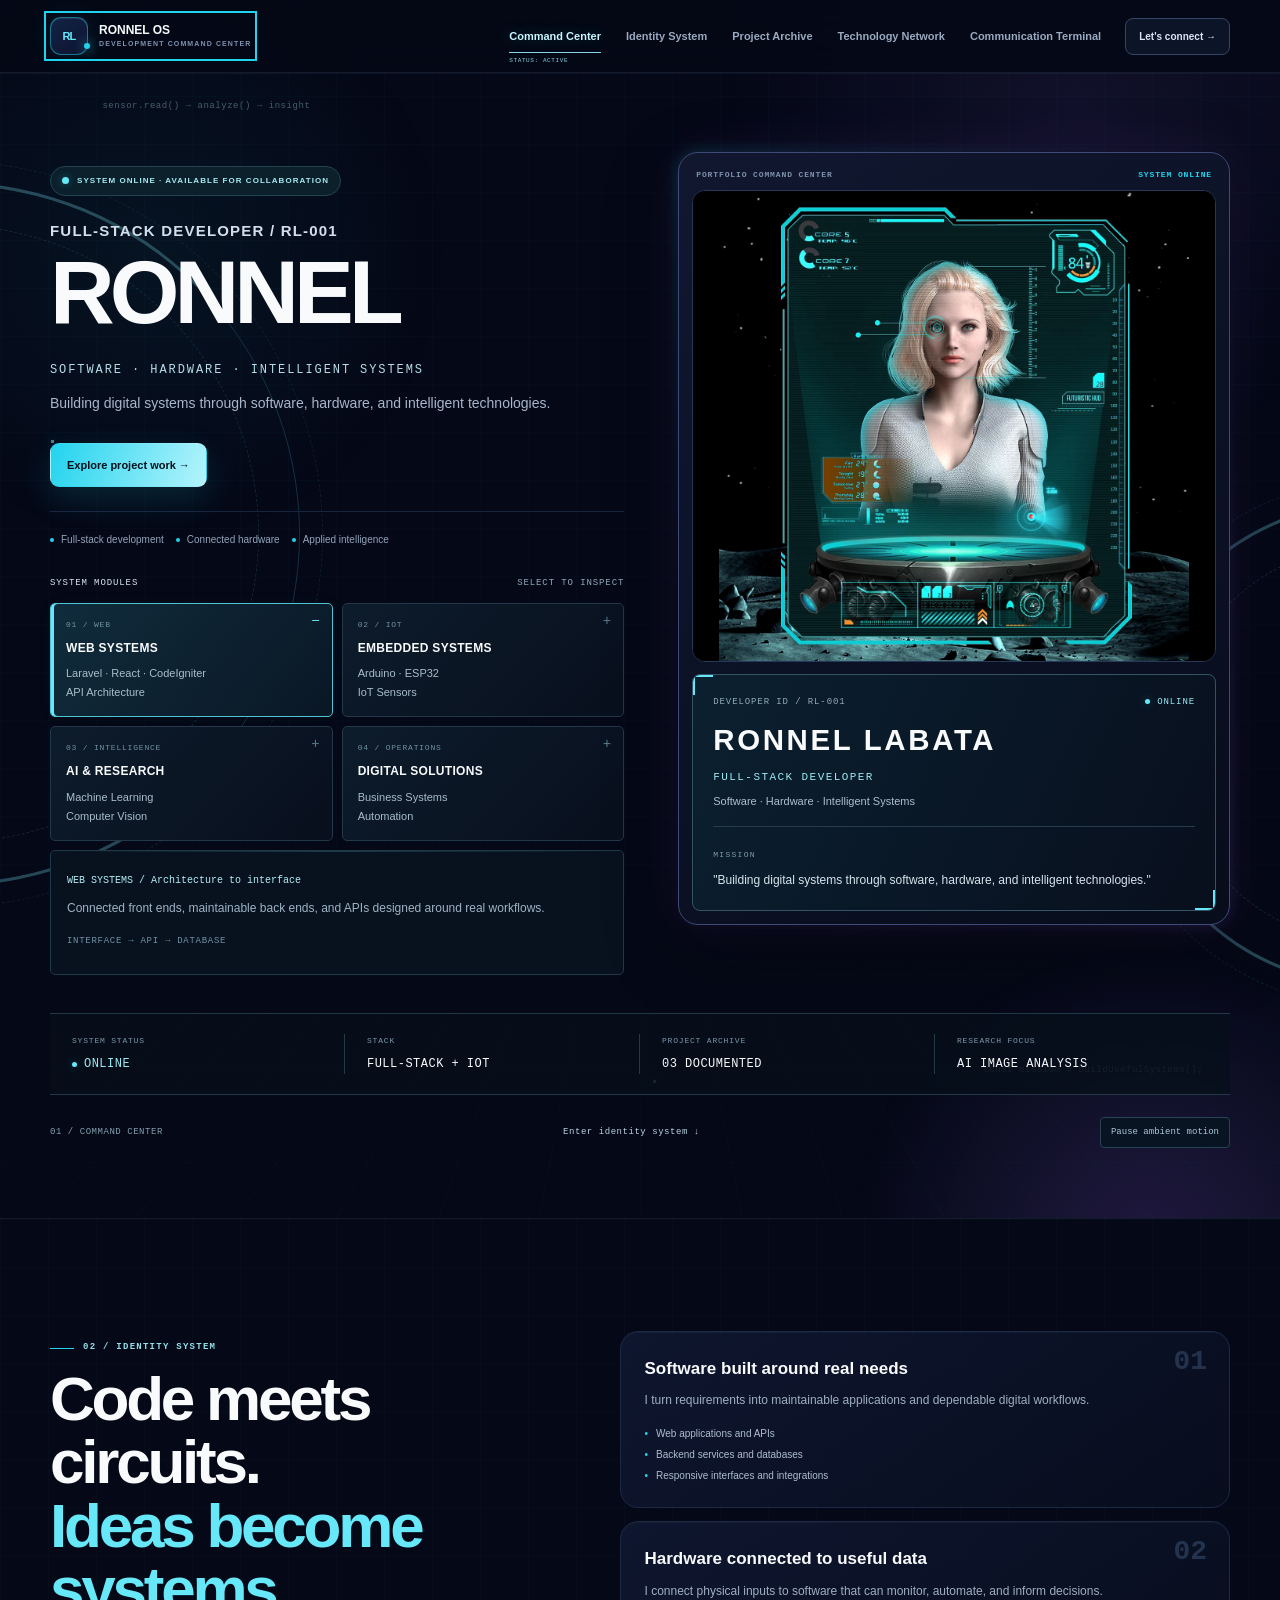
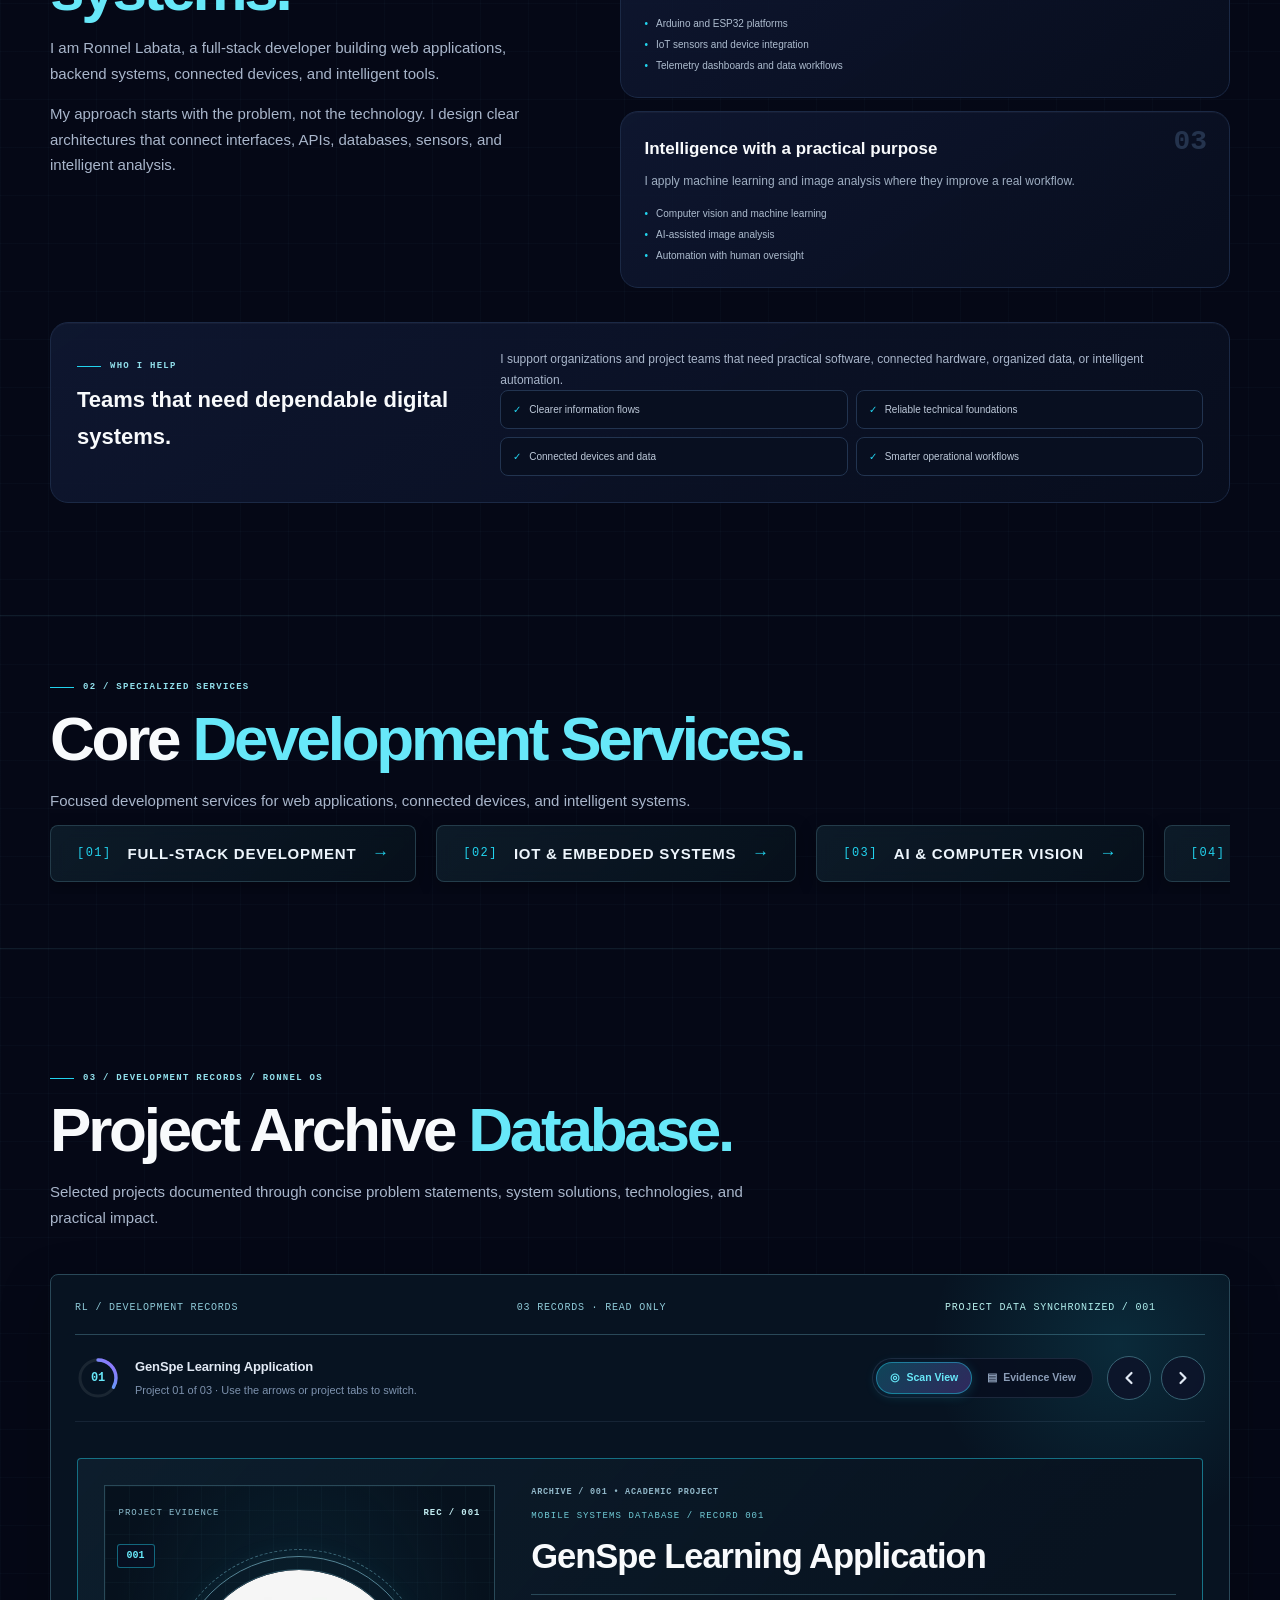
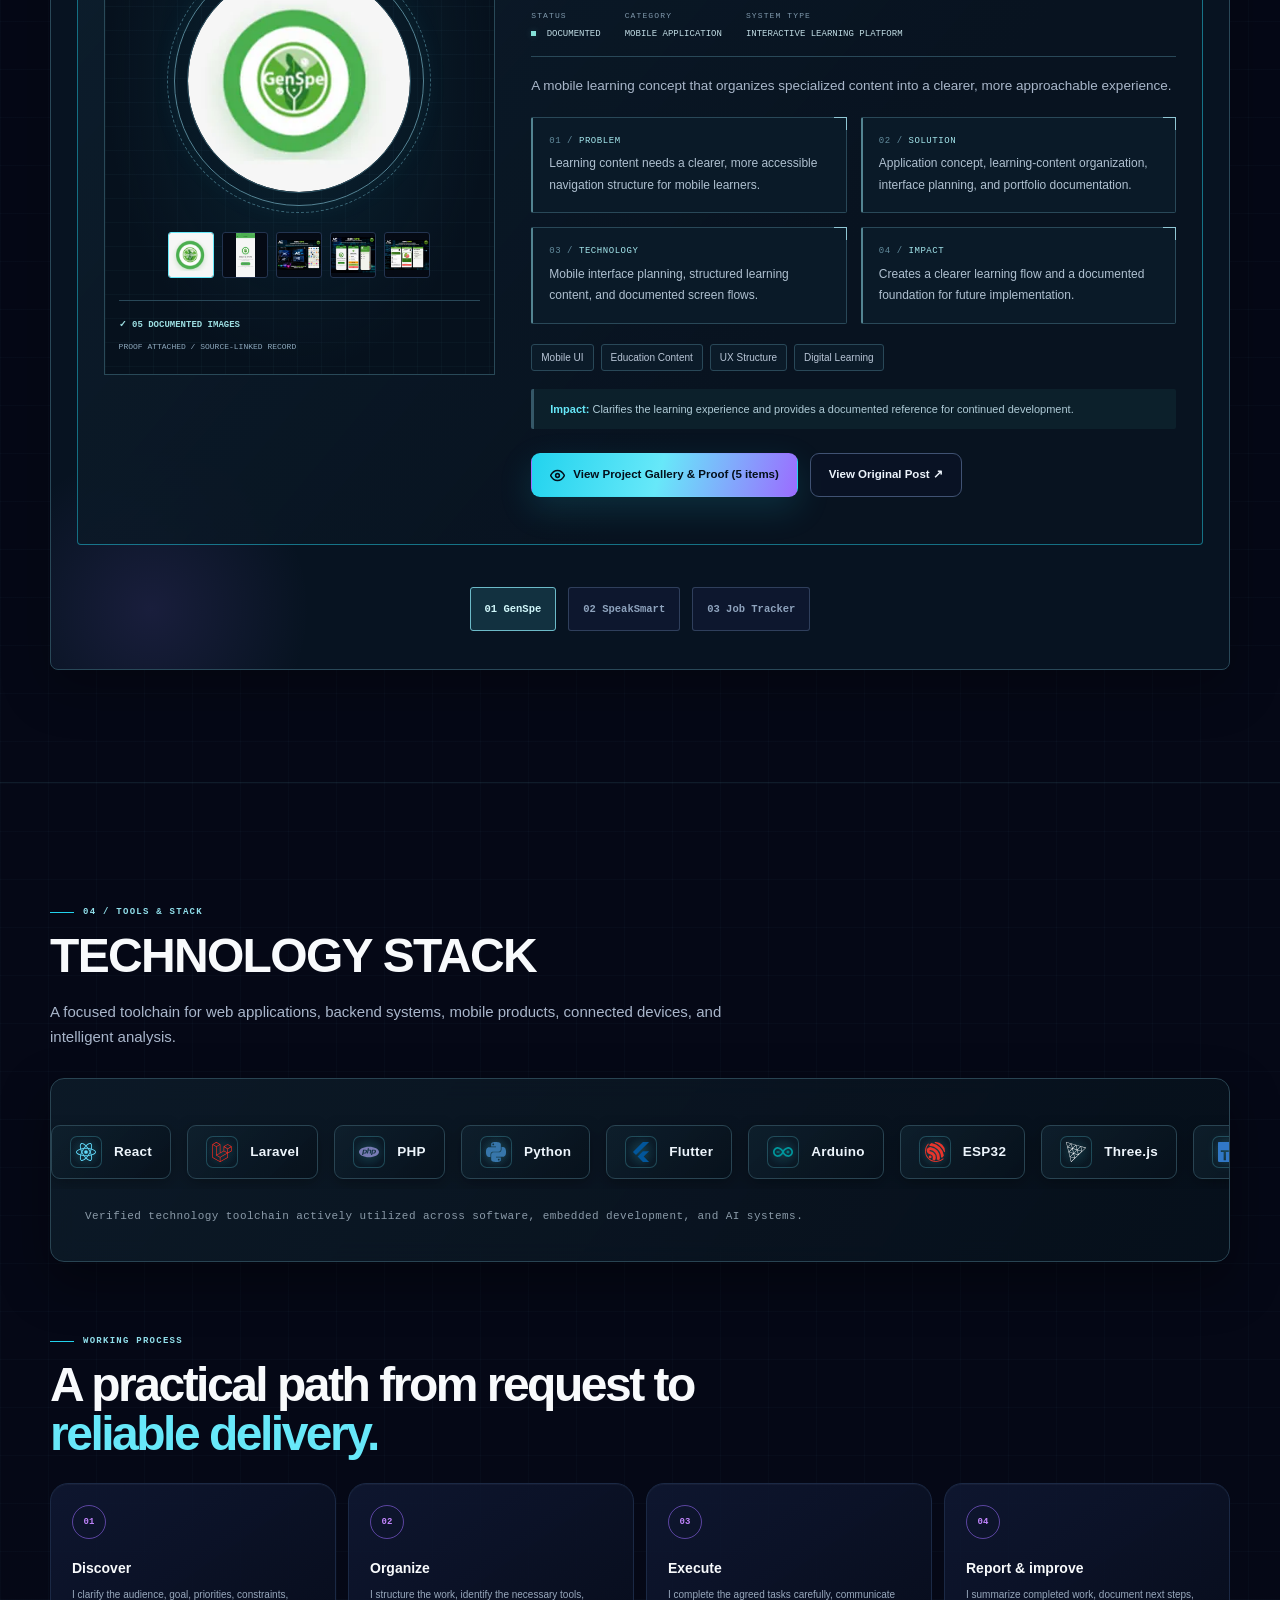
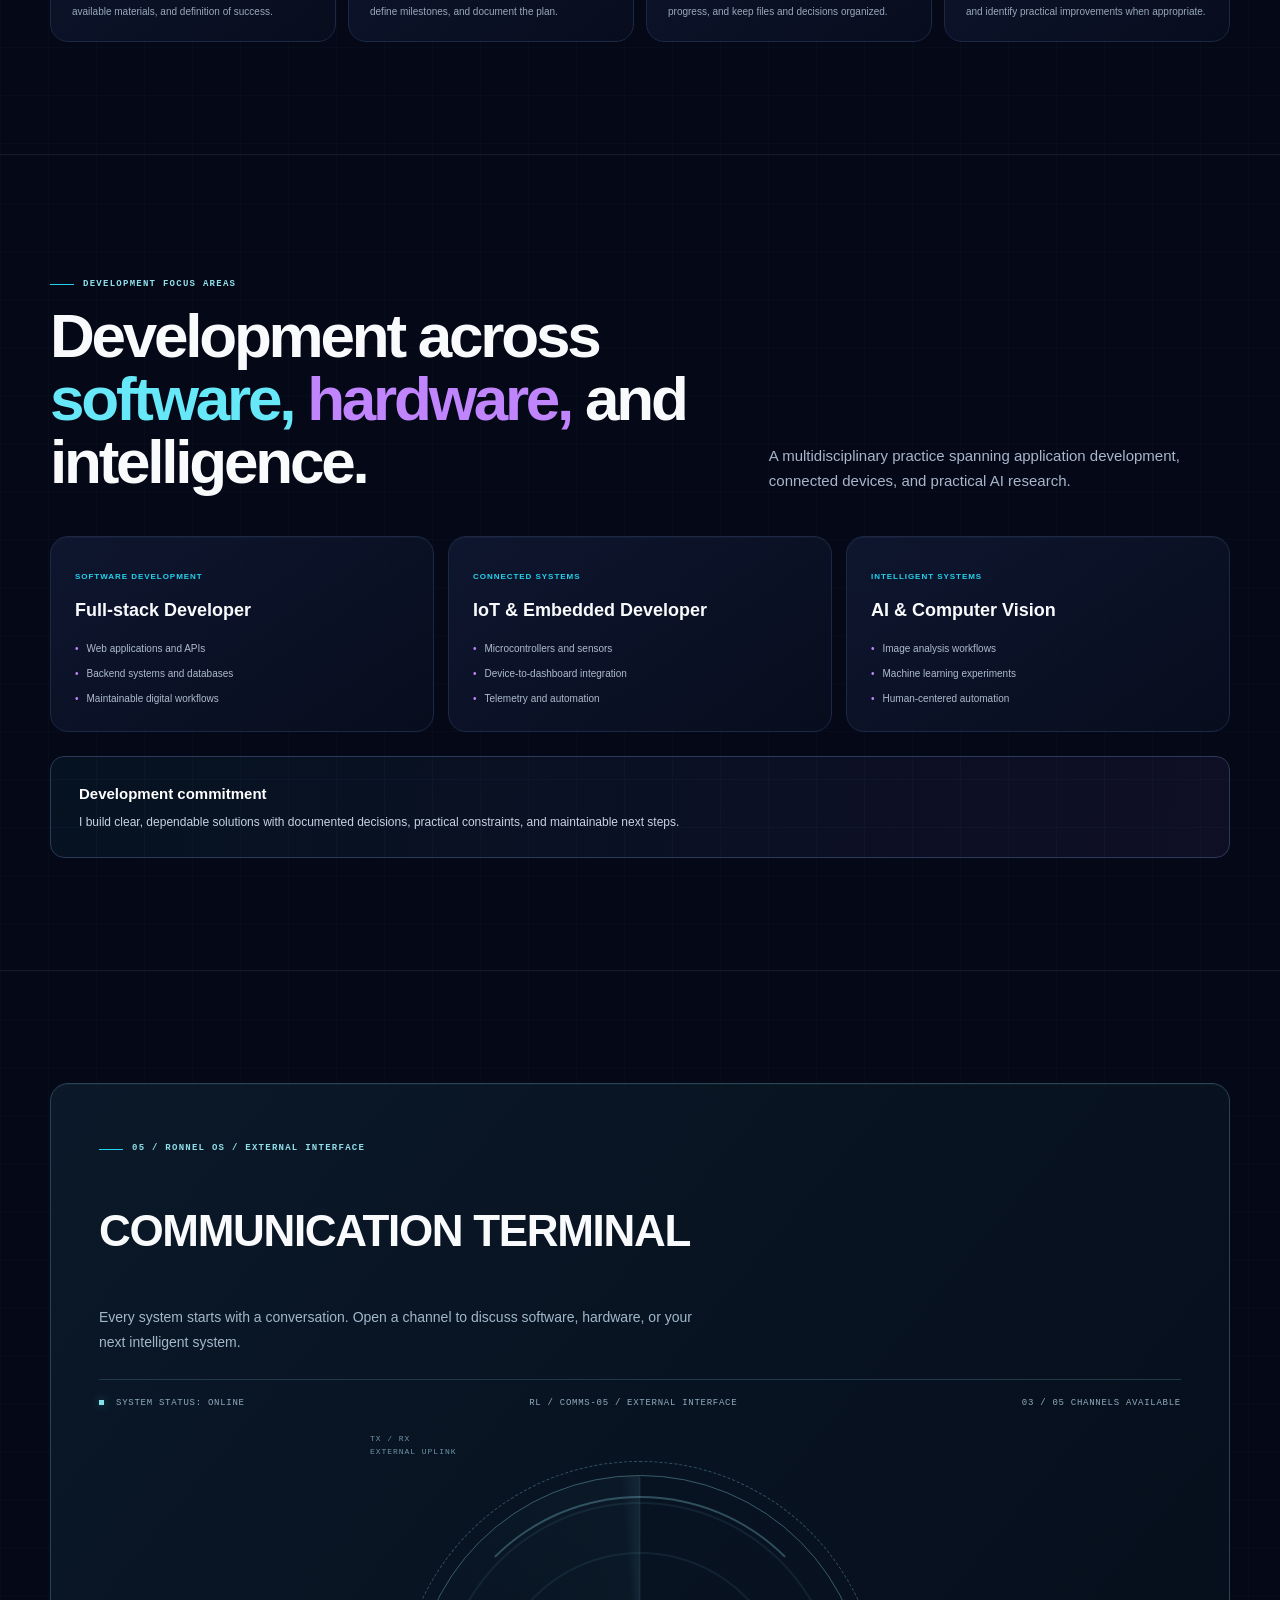
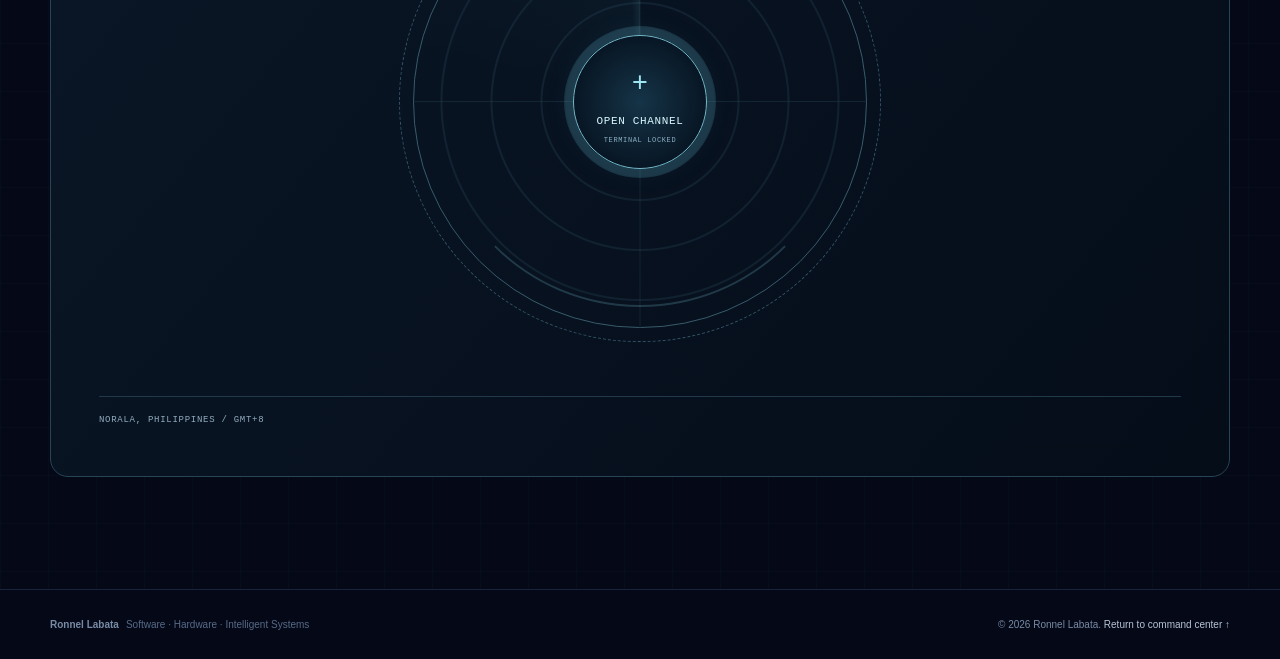
==== commit bf7fe9da: "Fix profile image asset reference Co-authored-by: Copilot <223556219+Copilot@users.noreply.github.co" ====
--- a/index.html
+++ b/index.html
@@ -10,7 +10,7 @@
   <meta property="og:type" content="website">
   <!-- TODO: Add og:url and a dedicated social preview image after the portfolio is published. -->
   <meta name="theme-color" content="#050816">
-  <link rel="preload" as="image" href="Live.webp">
+  <link rel="preload" as="image" href="Live.jpg">
   <title>RONNEL OS | Development Command Center</title>
   <style>
     :root{
@@ -90,7 +90,7 @@
     .profile-screen:after{content:"";position:absolute;inset:0;pointer-events:none;background:linear-gradient(180deg,transparent 0 48%,rgba(103,232,249,.09) 50%,transparent 52%);background-size:100% 18px;mix-blend-mode:screen;opacity:.28}
     .console-status{position:absolute;left:14px;right:14px;bottom:14px;display:flex;align-items:center;justify-content:space-between;gap:10px;padding:10px 12px;border:1px solid rgba(34,211,238,.35);border-radius:8px;background:rgba(3,8,18,.86);backdrop-filter:blur(10px);font-size:9px}.console-status strong{color:white}.console-status span{color:var(--cyan)}
     .console-footer{display:grid;grid-template-columns:1.2fr .8fr;gap:9px;margin-top:9px}.console-note{padding:12px;border:1px solid #253451;border-radius:10px;background:#080f20}.console-note small{display:block;color:#6f83a0;font-size:7px;letter-spacing:.1em;text-transform:uppercase}.console-note strong{display:block;margin-top:4px;font-size:10px}.console-data{display:grid;grid-template-columns:repeat(2,1fr);gap:5px}.console-data span{padding:8px;border:1px solid #253451;border-radius:7px;color:#a9b7ca;font:700 7px/1.3 monospace;text-align:center}
-    /* Live.webp is the user-supplied profile visual; project evidence remains in the case-study section below. */
+    /* Live.jpg is the user-supplied profile visual; project evidence remains in the case-study section below. */
 
     /* About and audience */
     .about-layout{display:grid;grid-template-columns:.9fr 1.1fr;gap:70px;align-items:start}
@@ -366,7 +366,7 @@
         <div class="proof-console reveal" aria-label="Ronnel Labata profile visual">
           <div class="console-bar"><span>Portfolio command center</span><b>System online</b></div>
           <div class="console-screen profile-screen">
-            <img src="Live.webp" width="1200" height="1200" fetchpriority="high" decoding="async" alt="Futuristic cyan command interface used as Ronnel Labata's portfolio profile visual">
+            <img src="Live.jpg" width="1200" height="1200" fetchpriority="high" decoding="async" alt="Futuristic cyan command interface used as Ronnel Labata's portfolio profile visual">
           </div>
           <div class="identity-hud">
             <div class="instrument-heading"><span>DEVELOPER ID / RL-001</span><span class="status-indicator">ONLINE</span></div>
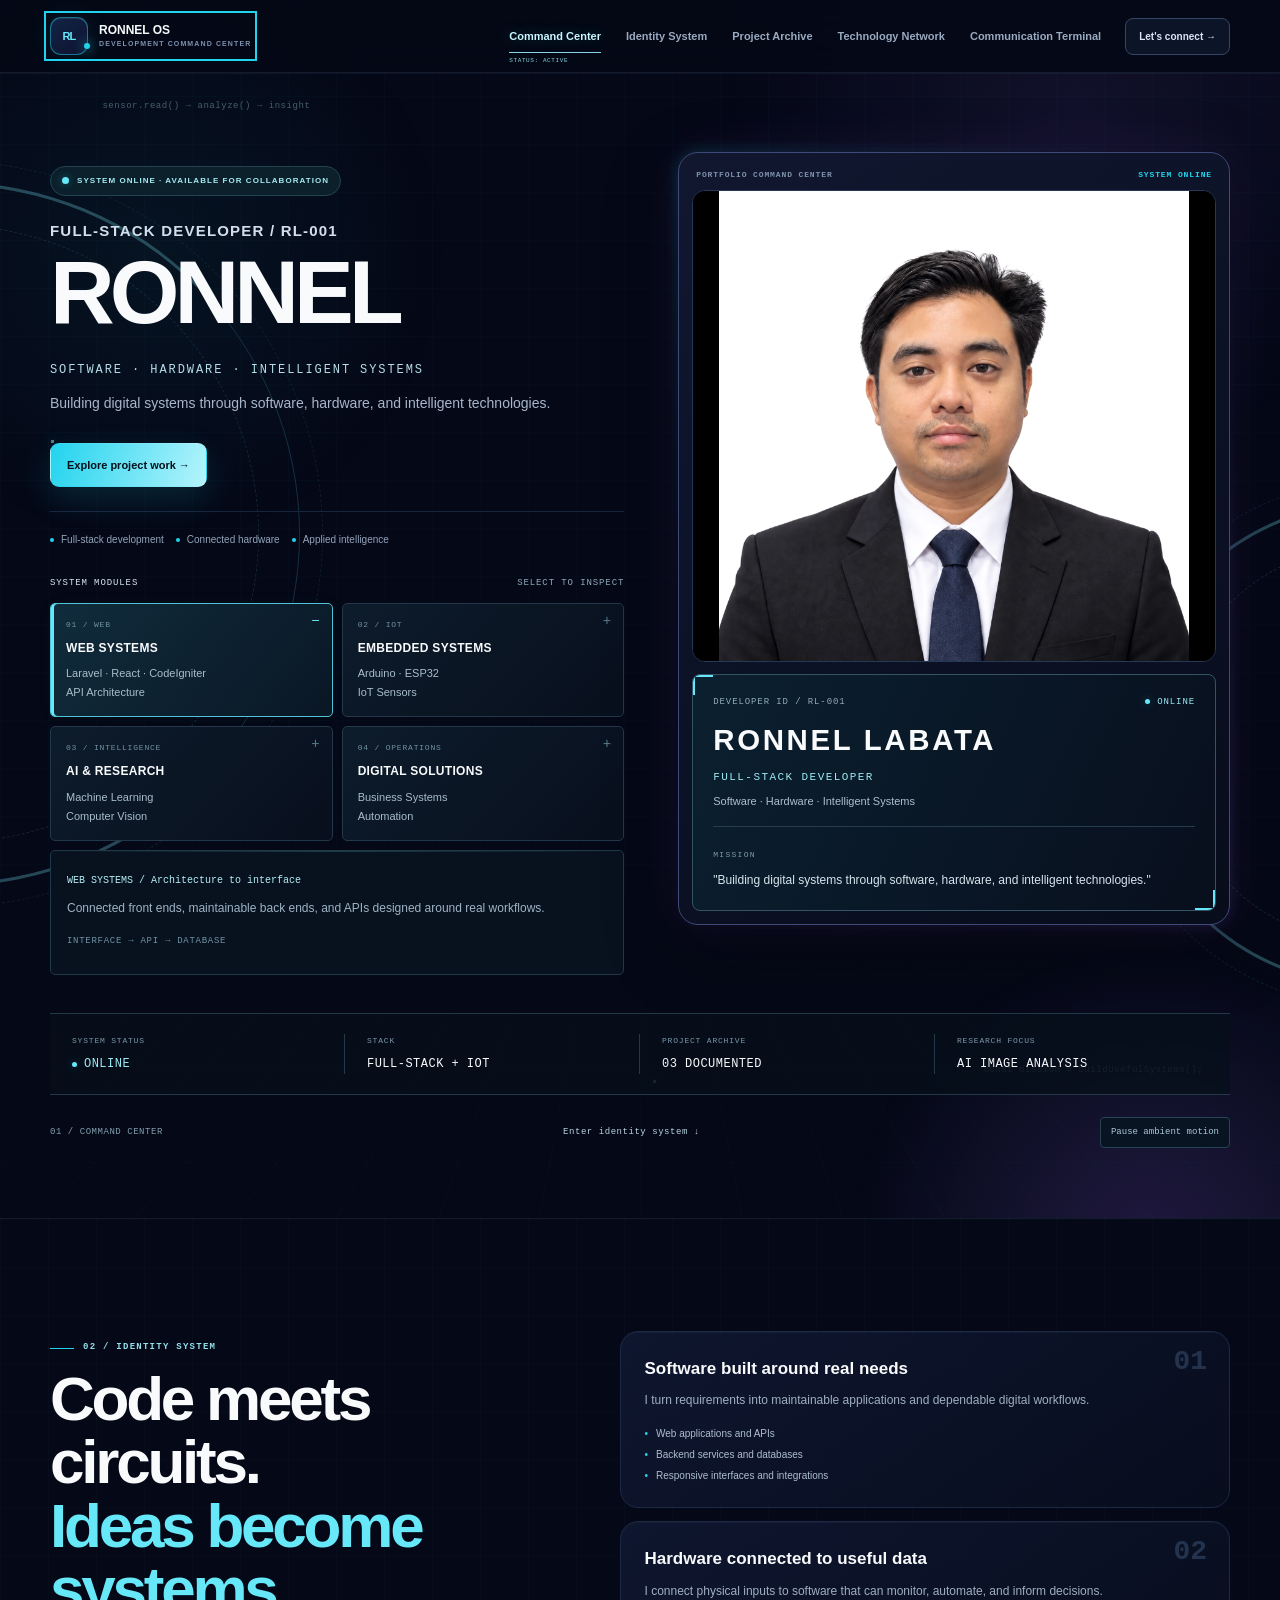
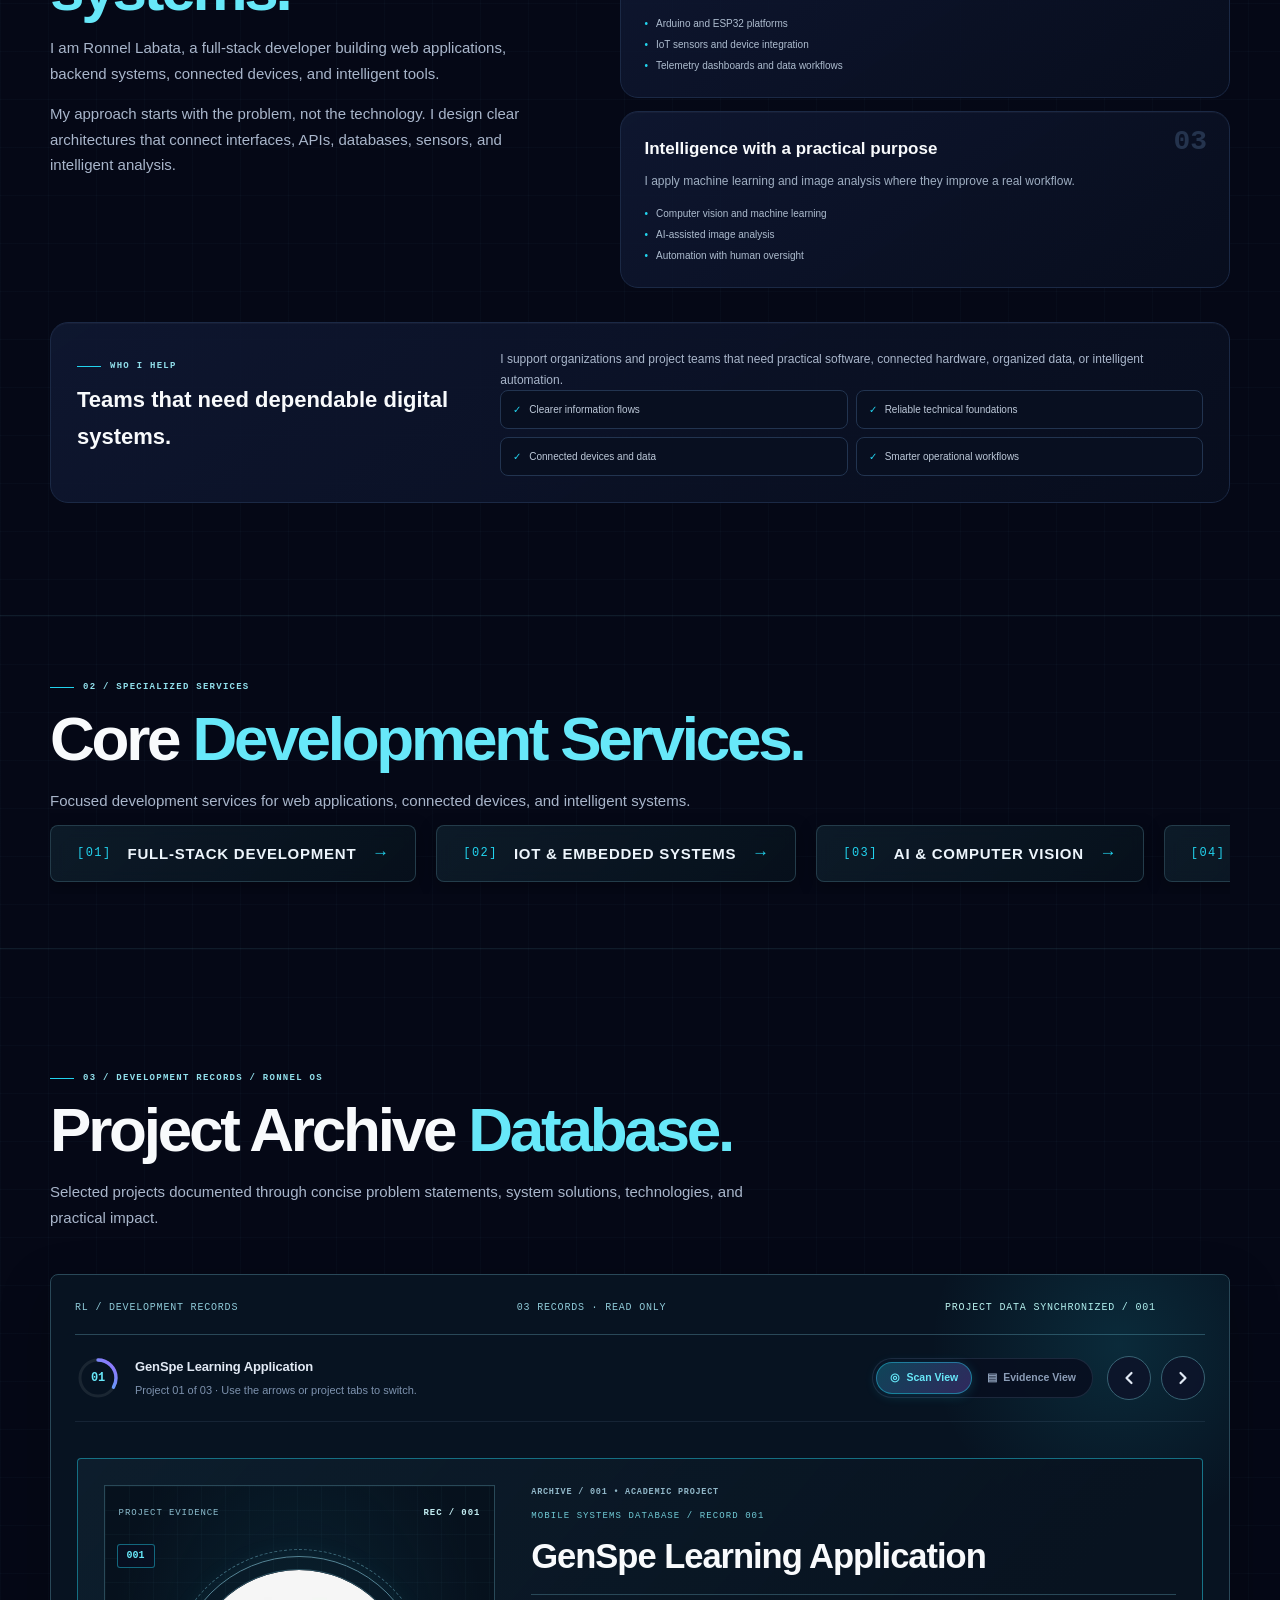
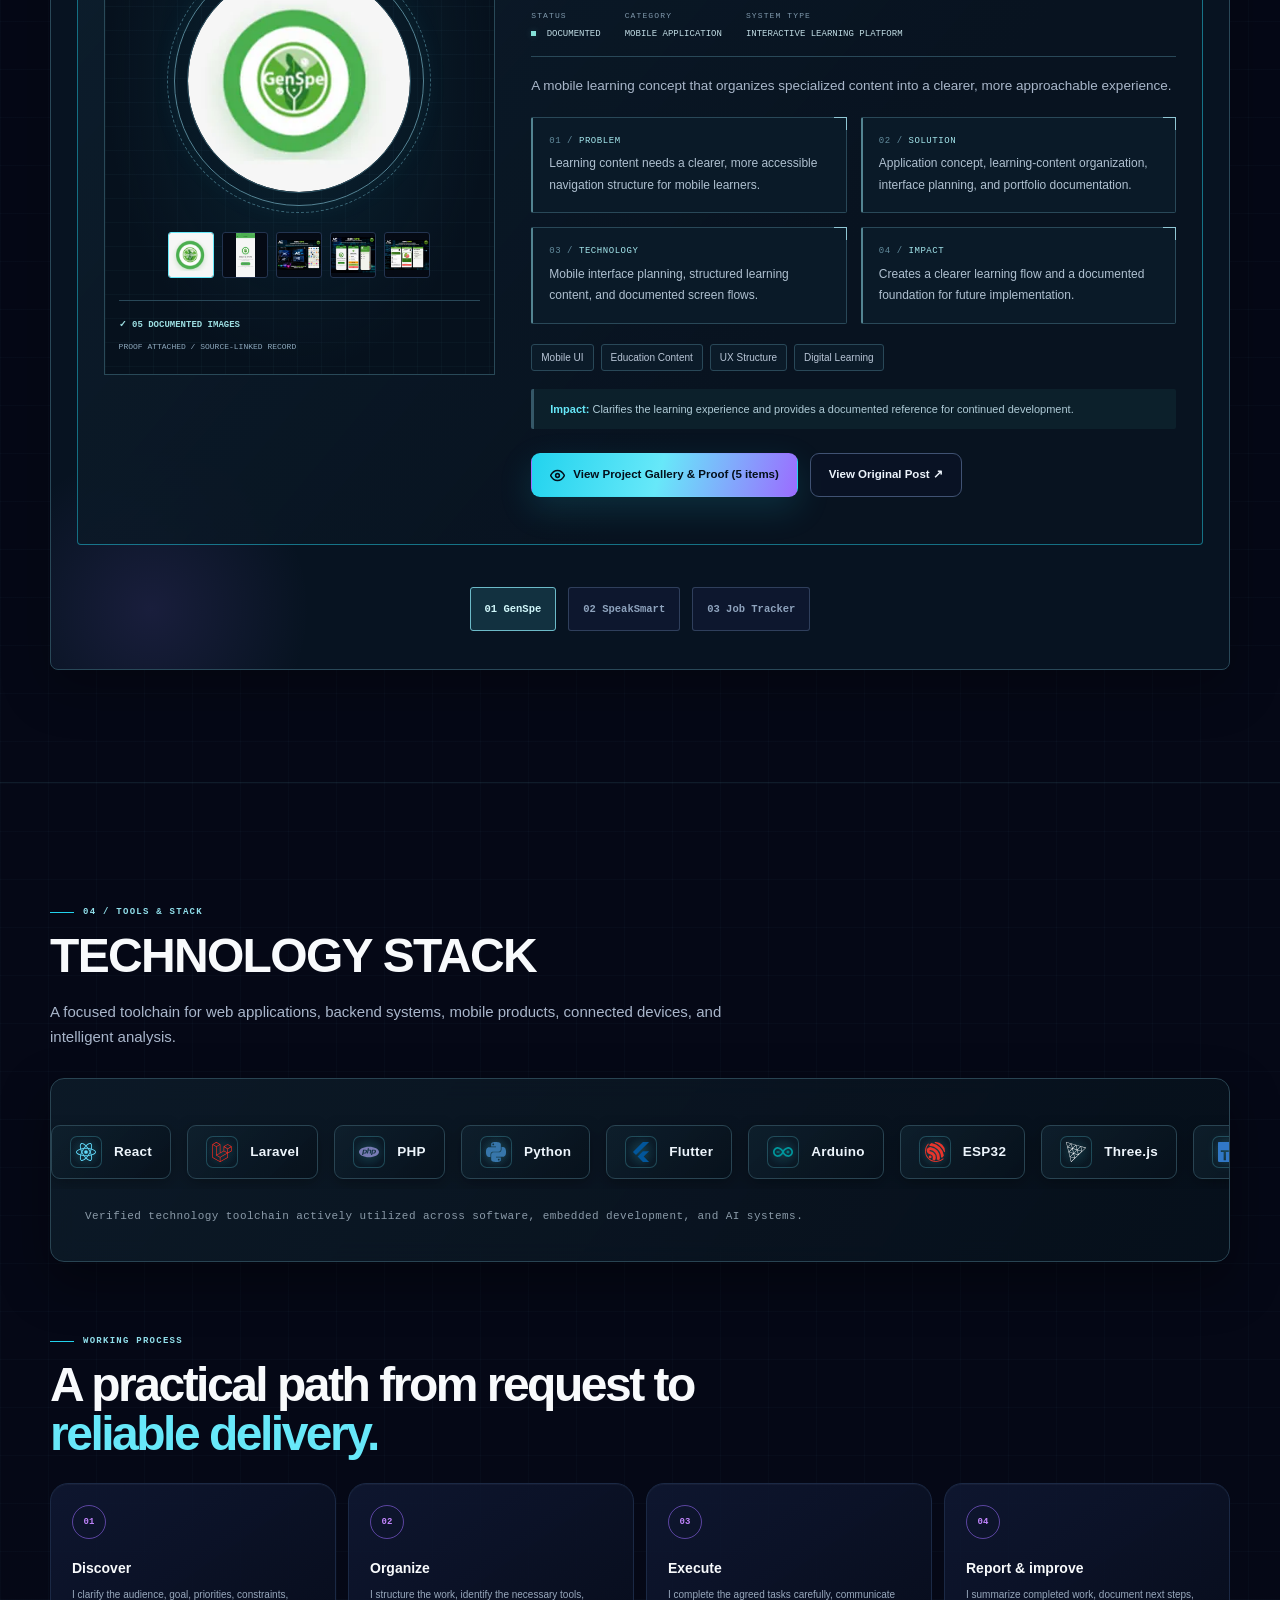
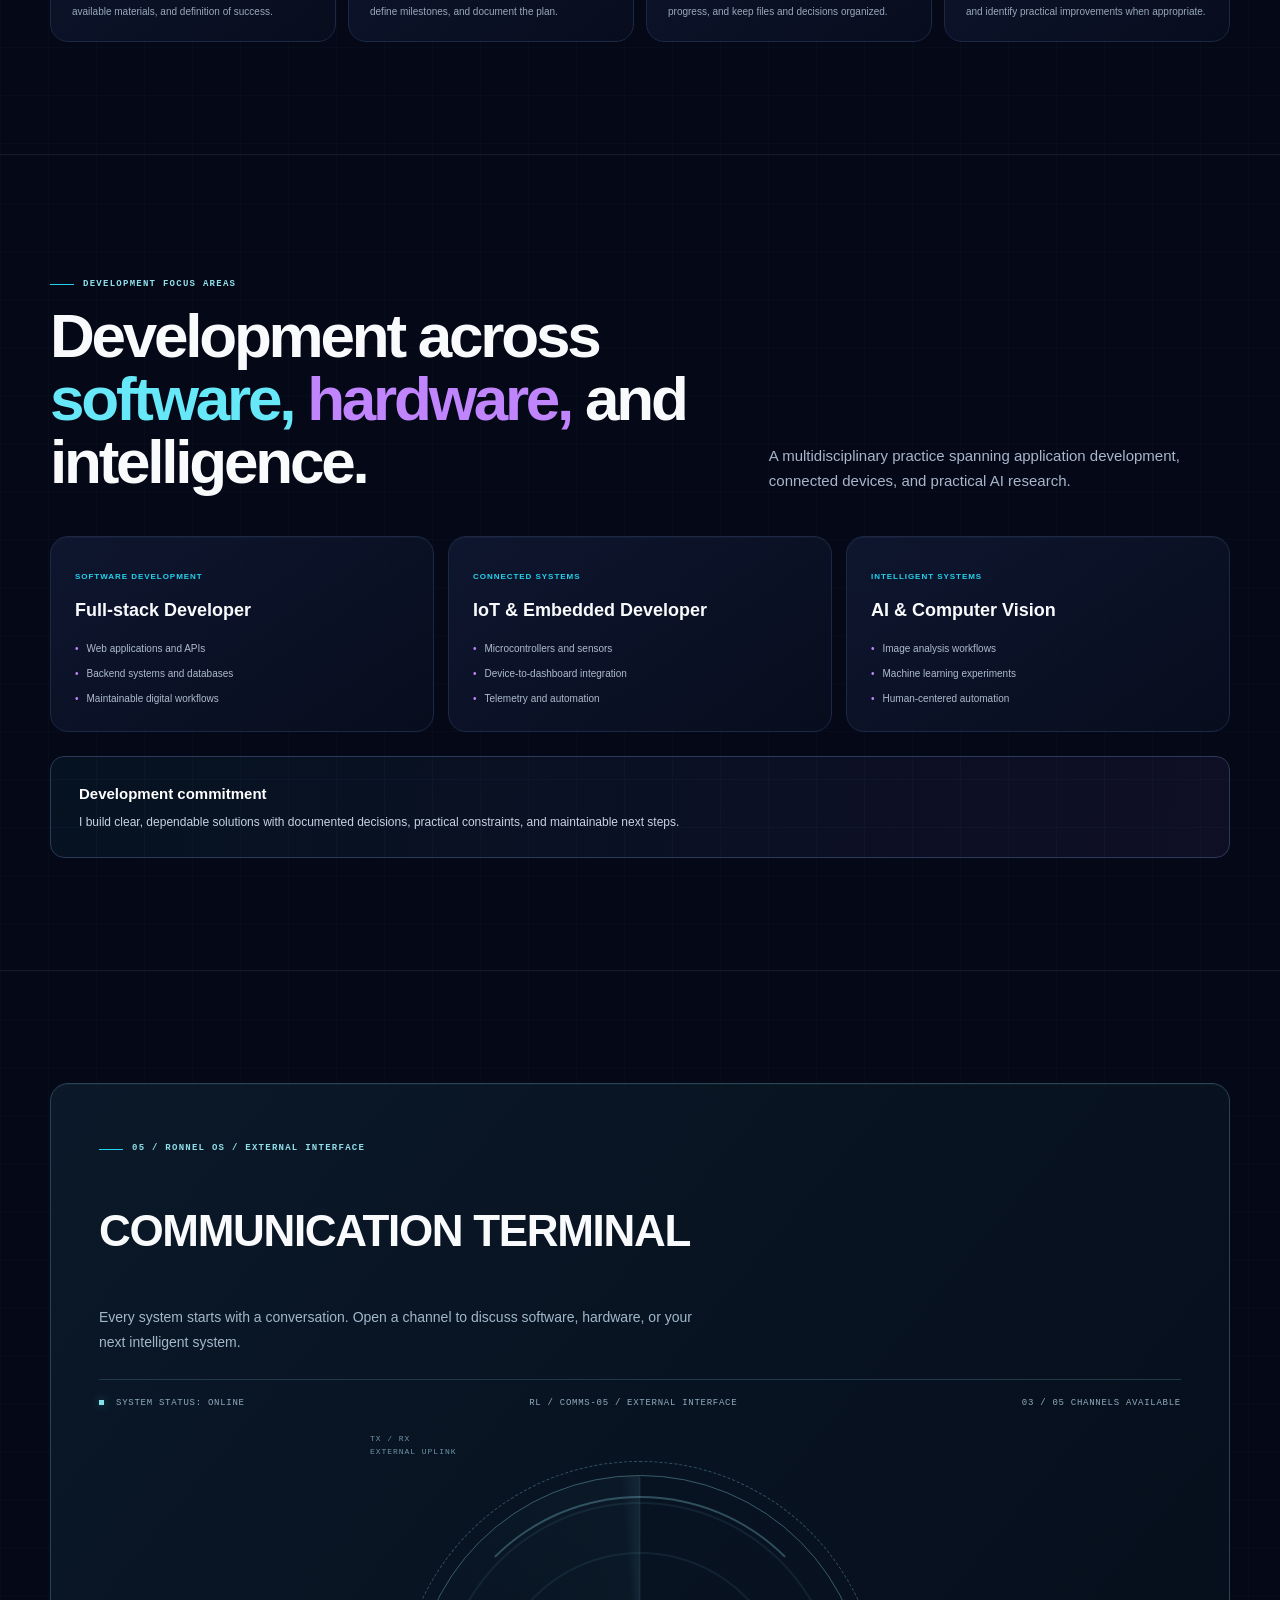
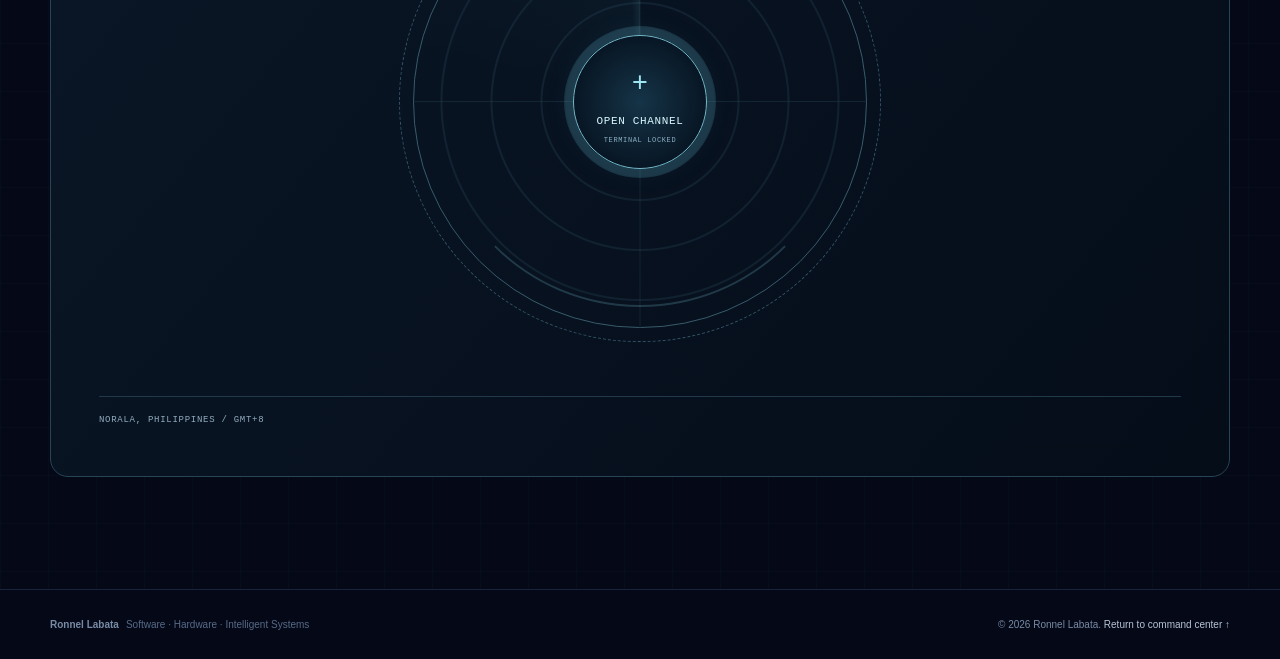
==== commit f244d7d3: "Update portfolio profile photo Co-authored-by: Copilot <223556219+Copilot@users.noreply.github.com>" ====
--- a/index.html
+++ b/index.html
@@ -366,7 +366,7 @@
         <div class="proof-console reveal" aria-label="Ronnel Labata profile visual">
           <div class="console-bar"><span>Portfolio command center</span><b>System online</b></div>
           <div class="console-screen profile-screen">
-            <img src="Live.jpg" width="1200" height="1200" fetchpriority="high" decoding="async" alt="Futuristic cyan command interface used as Ronnel Labata's portfolio profile visual">
+            <img src="Live.jpg" width="768" height="768" fetchpriority="high" decoding="async" alt="Professional portrait of Ronnel Labata">
           </div>
           <div class="identity-hud">
             <div class="instrument-heading"><span>DEVELOPER ID / RL-001</span><span class="status-indicator">ONLINE</span></div>
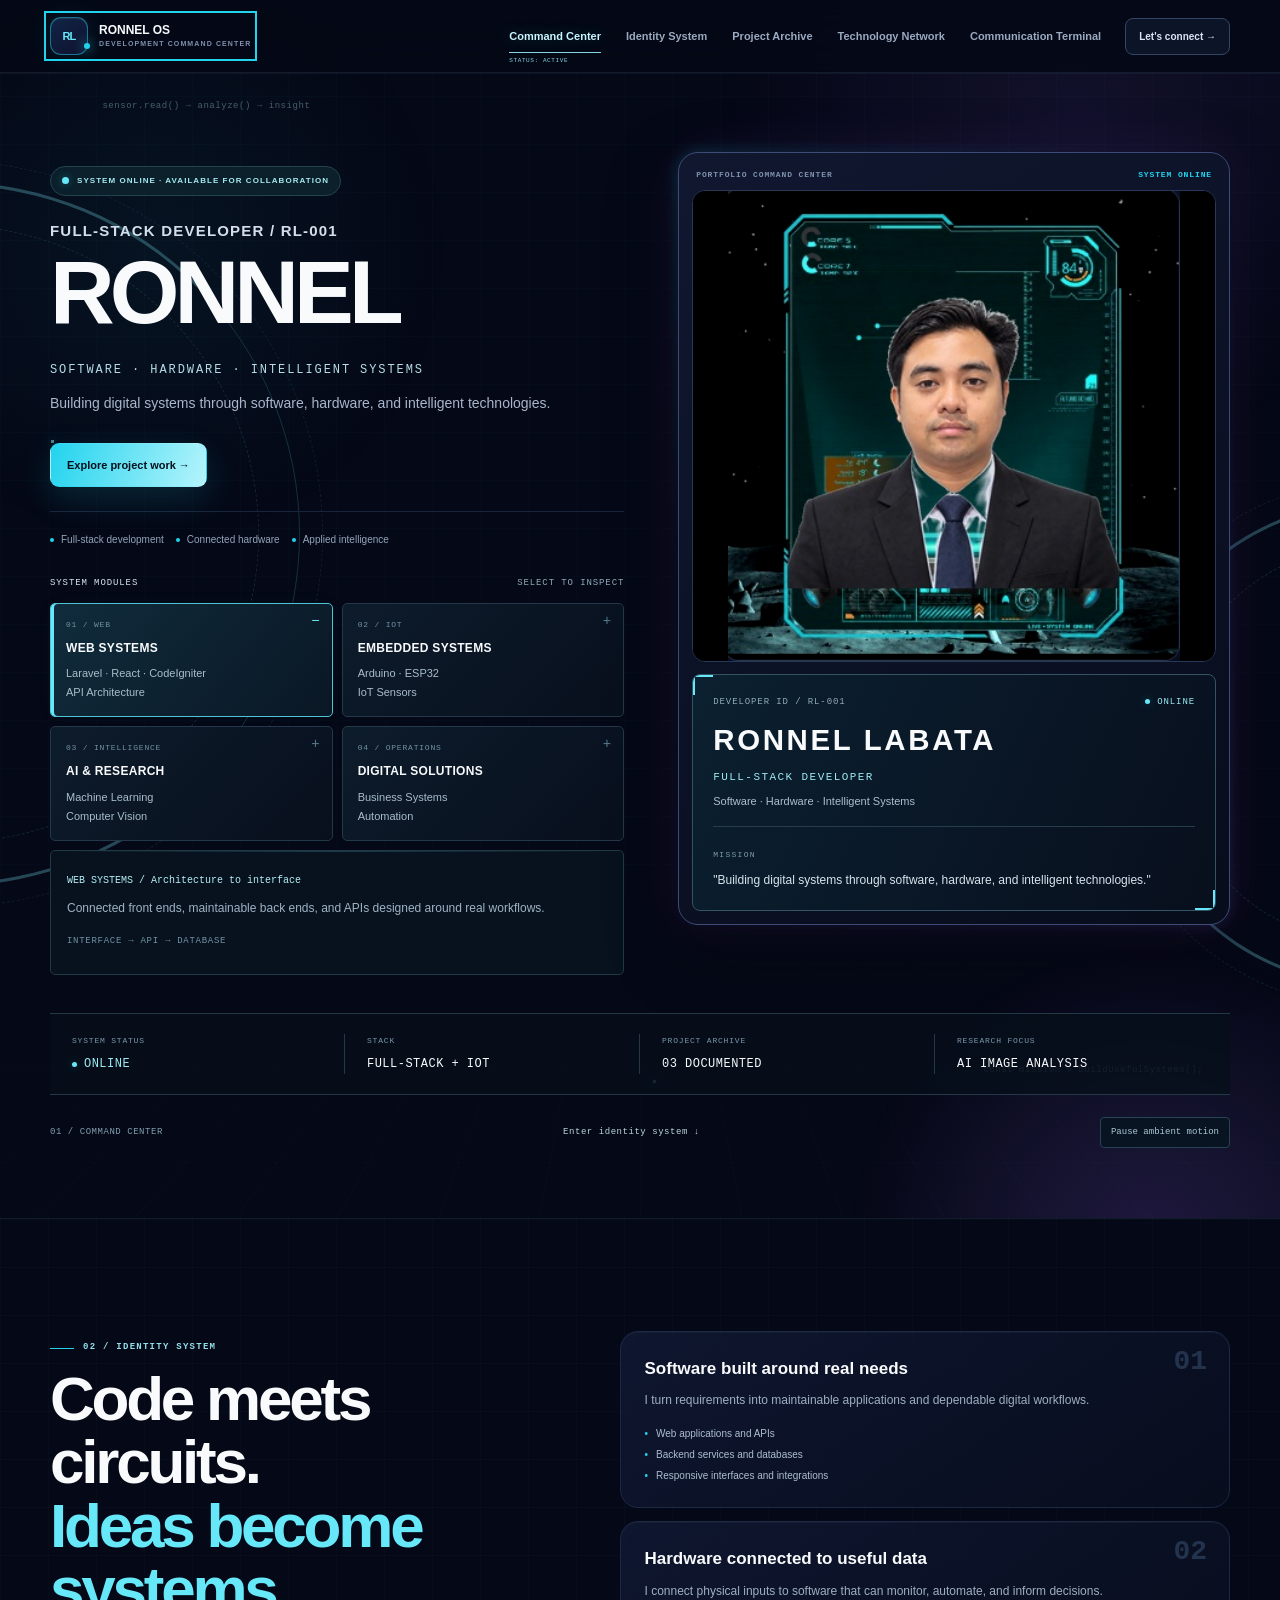
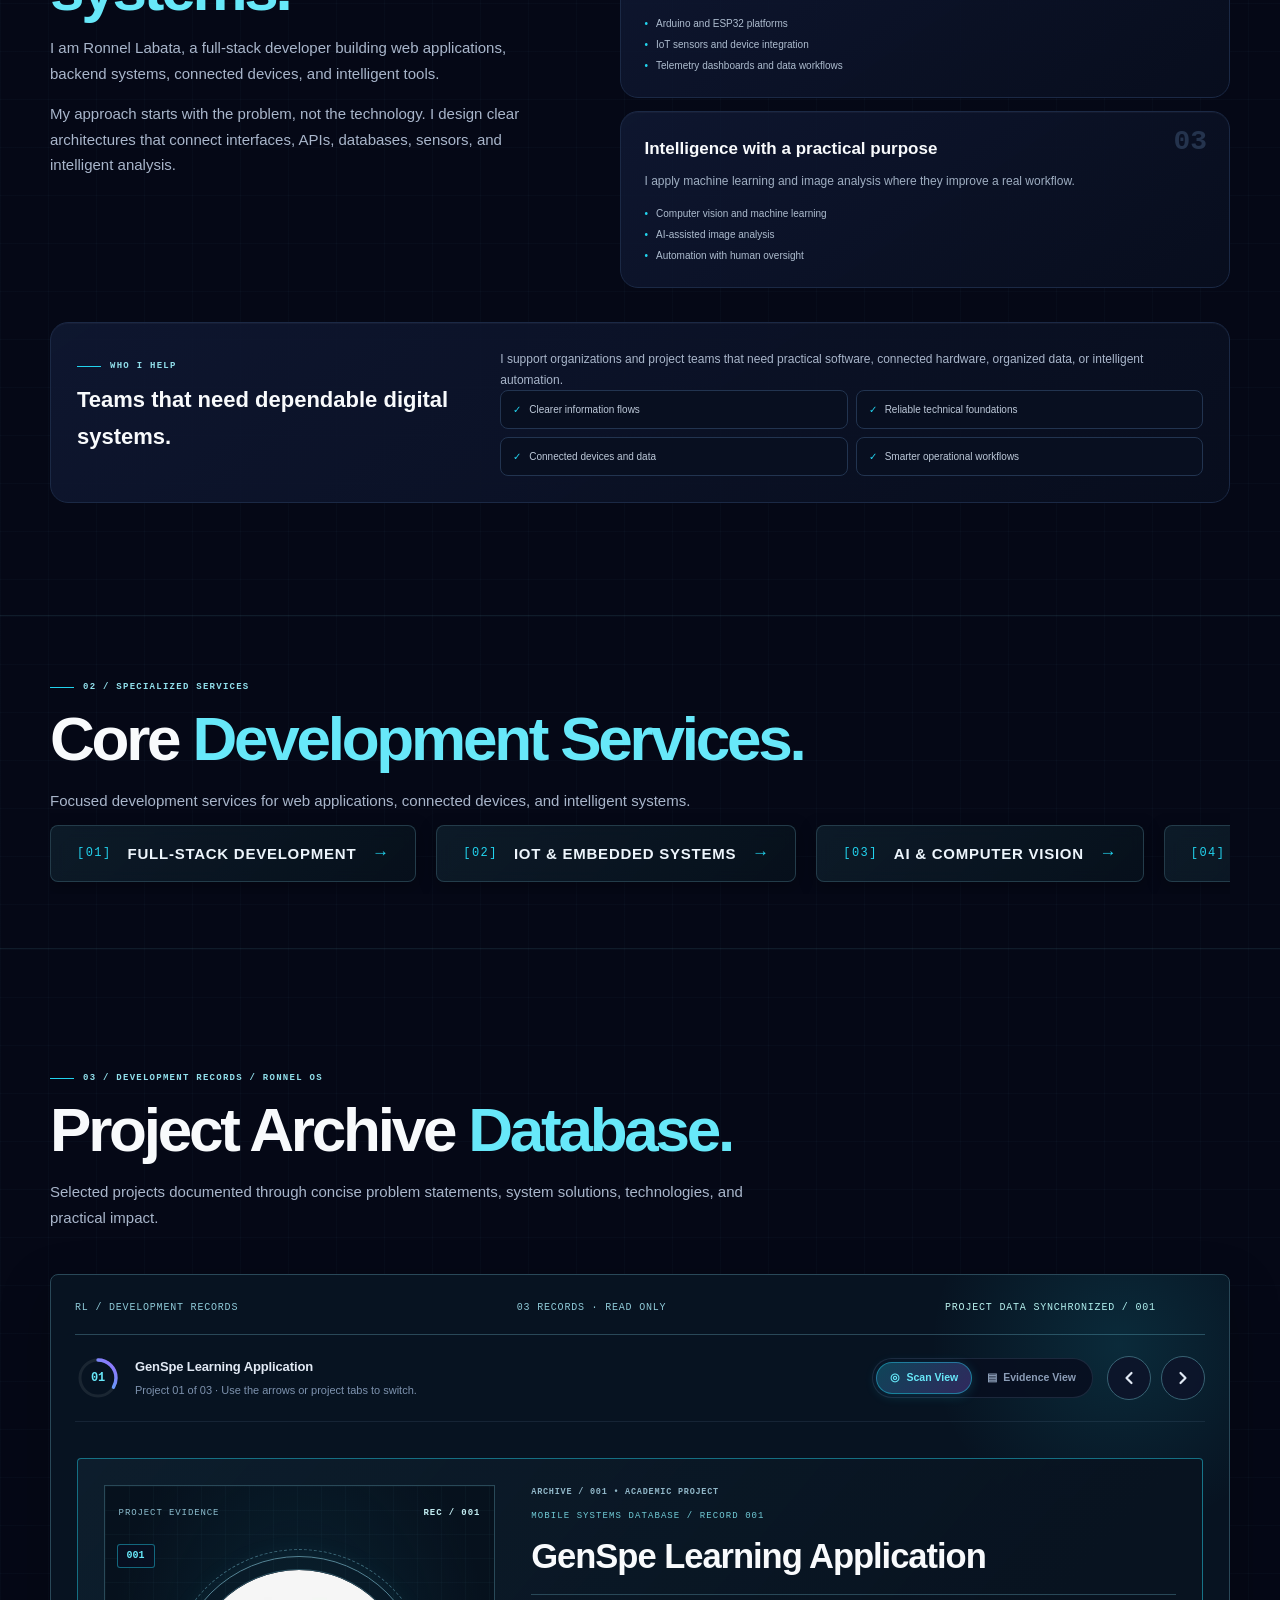
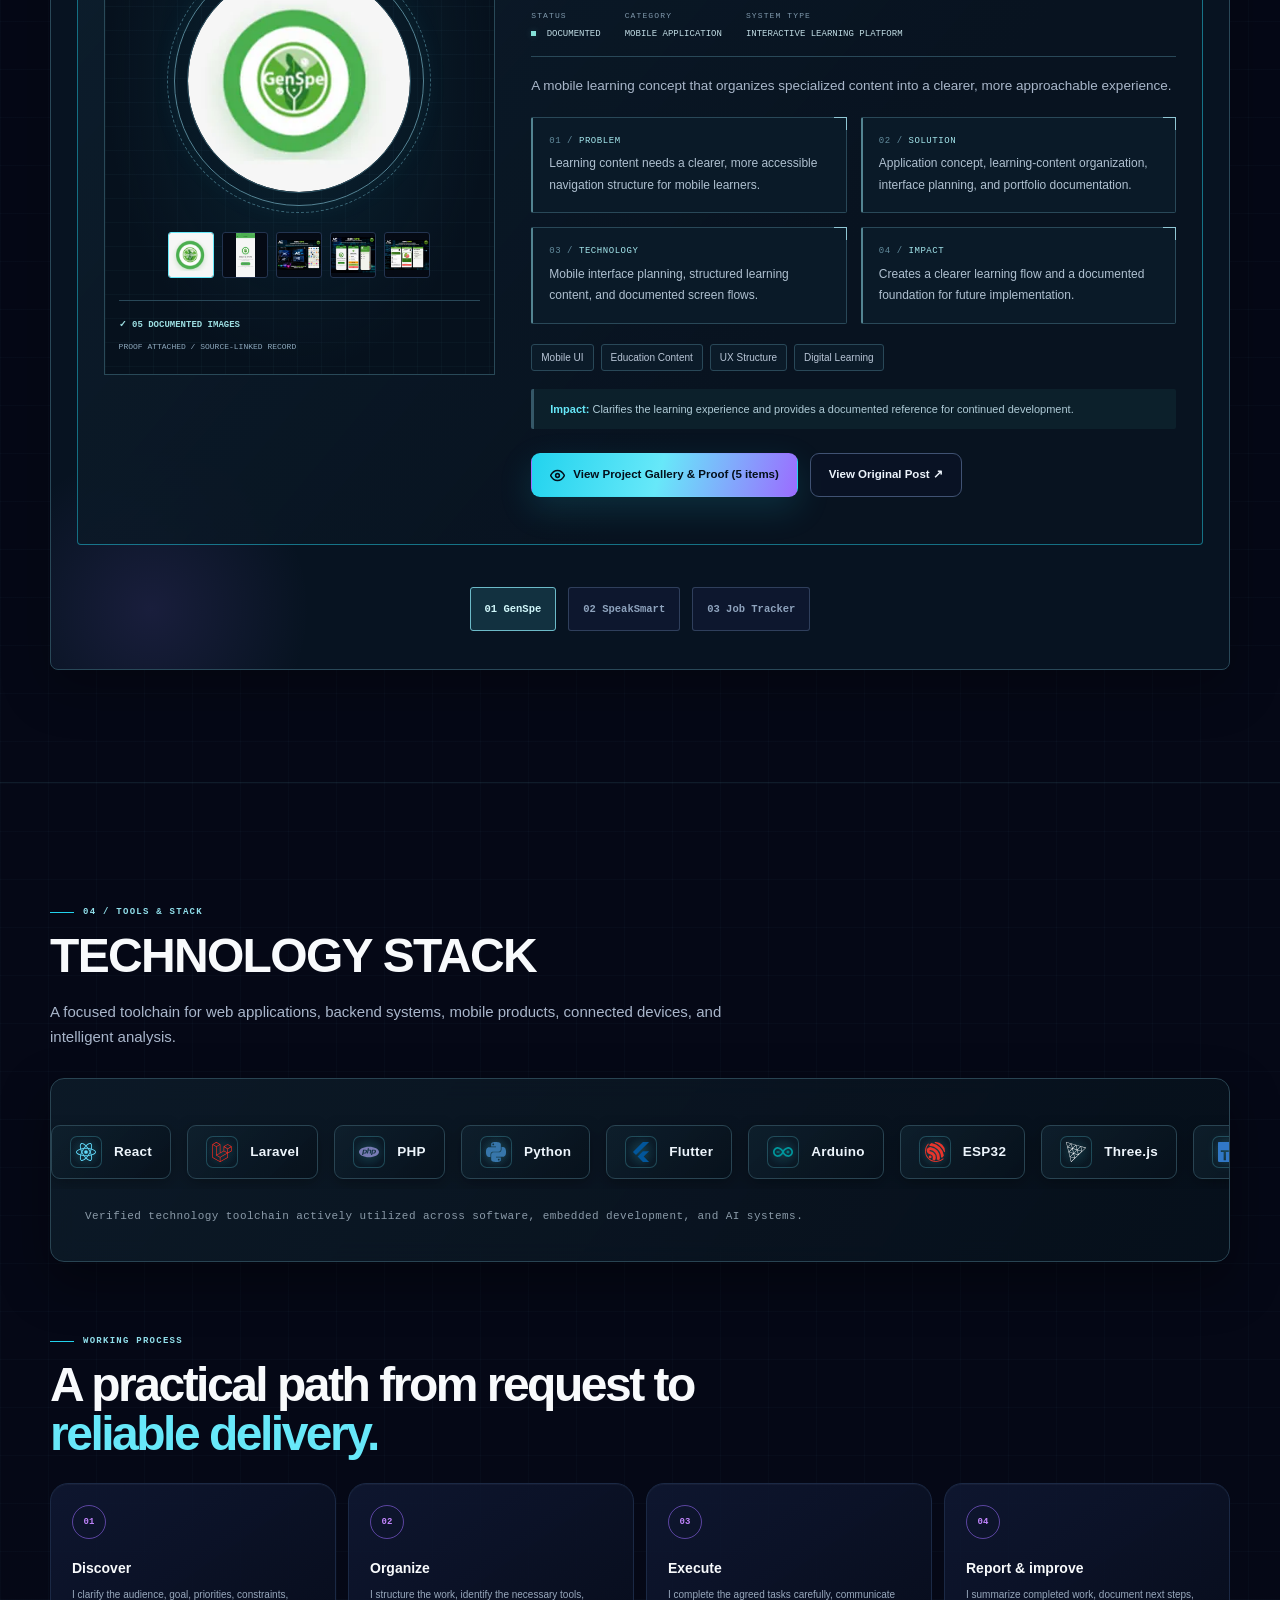
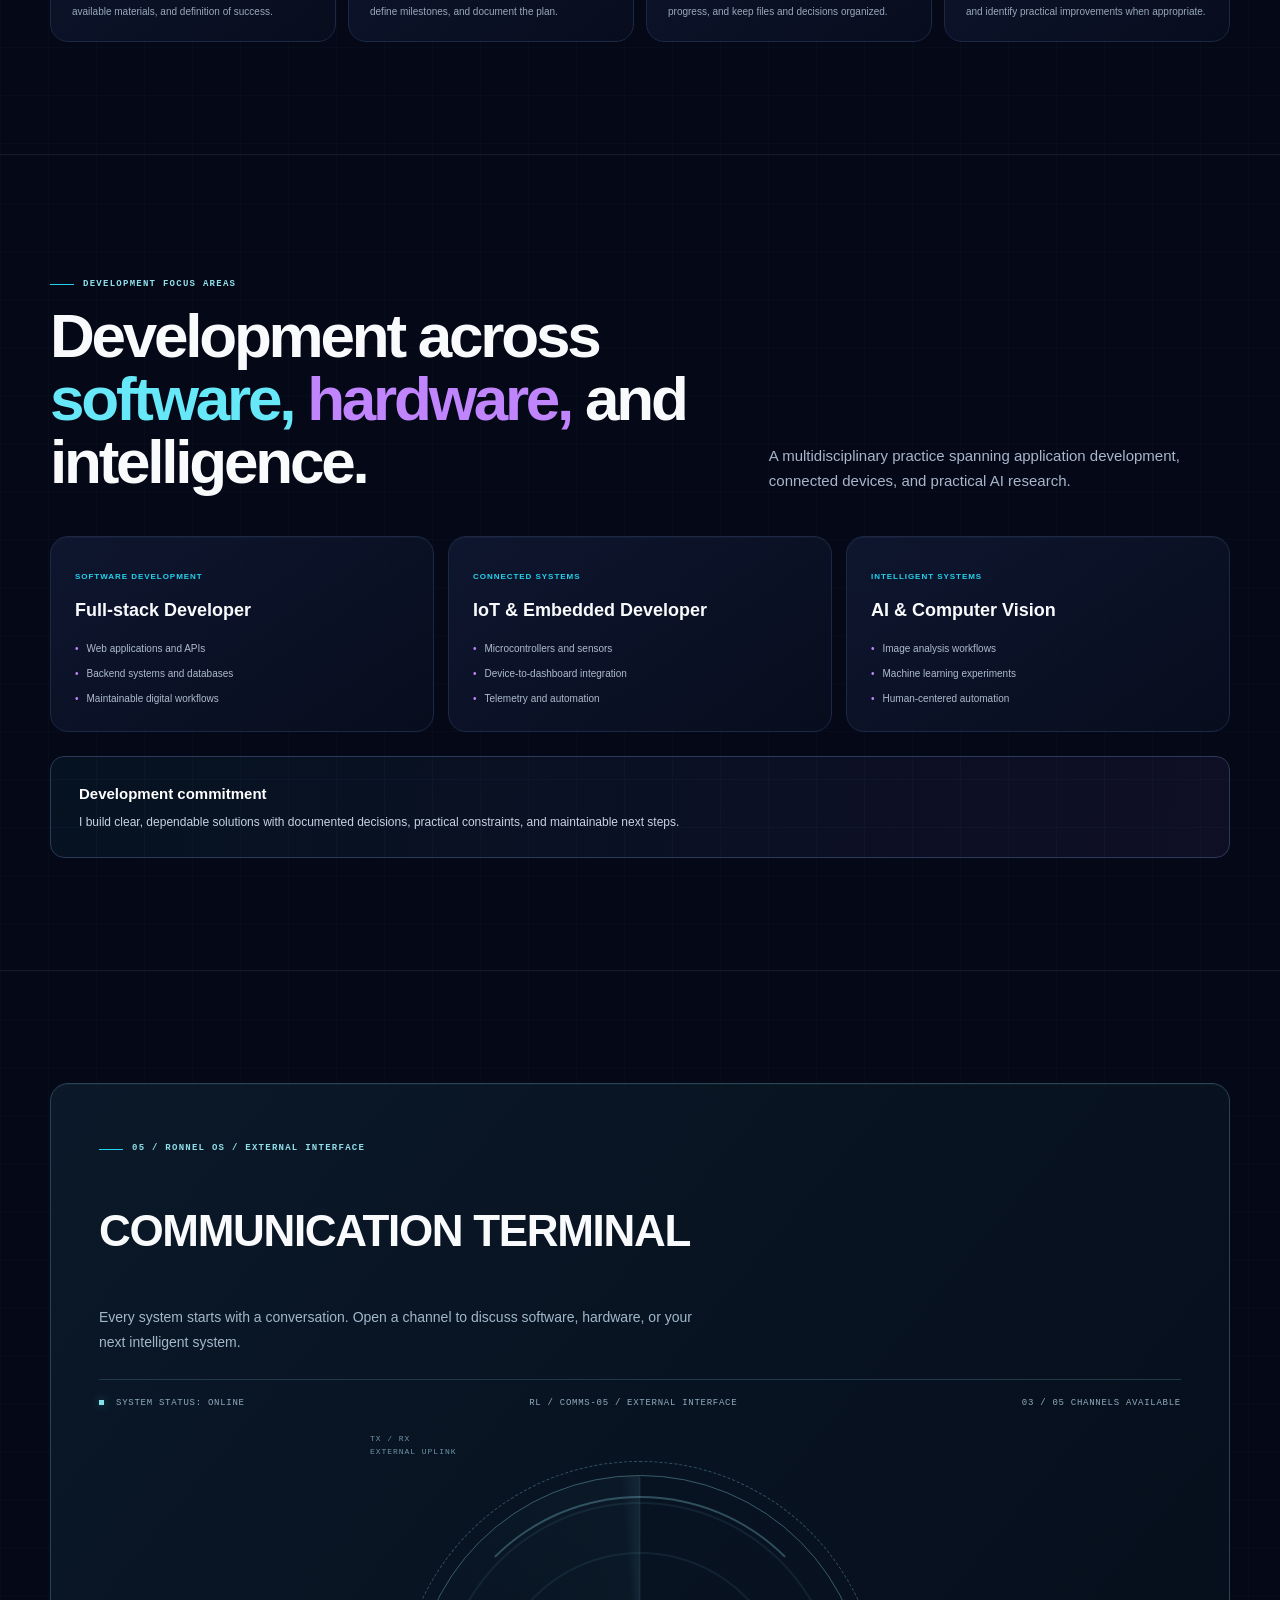
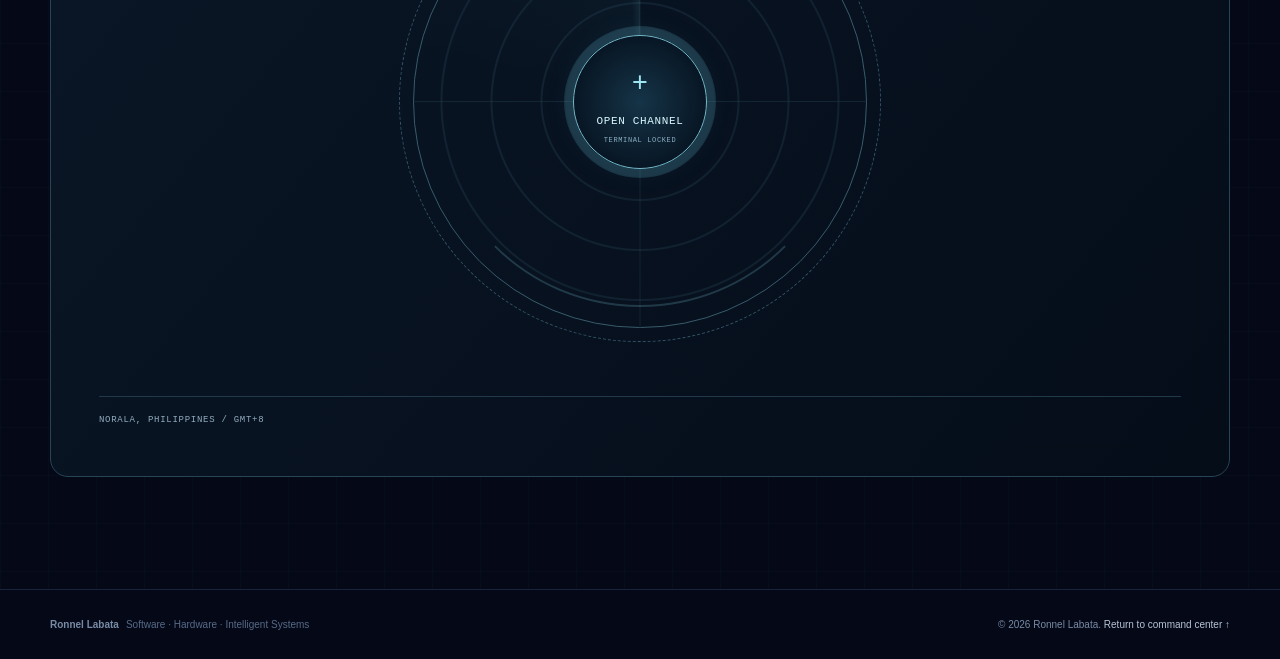
==== commit 36f3b8da: "Bust profile image cache Co-authored-by: Copilot <223556219+Copilot@users.noreply.github.com>" ====
--- a/index.html
+++ b/index.html
@@ -10,7 +10,7 @@
   <meta property="og:type" content="website">
   <!-- TODO: Add og:url and a dedicated social preview image after the portfolio is published. -->
   <meta name="theme-color" content="#050816">
-  <link rel="preload" as="image" href="Live.jpg">
+  <link rel="preload" as="image" href="Live.jpg?v=8640f09">
   <title>RONNEL OS | Development Command Center</title>
   <style>
     :root{
@@ -366,7 +366,7 @@
         <div class="proof-console reveal" aria-label="Ronnel Labata profile visual">
           <div class="console-bar"><span>Portfolio command center</span><b>System online</b></div>
           <div class="console-screen profile-screen">
-            <img src="Live.jpg" width="768" height="768" fetchpriority="high" decoding="async" alt="Professional portrait of Ronnel Labata">
+            <img src="Live.jpg?v=8640f09" width="768" height="768" fetchpriority="high" decoding="async" alt="Professional portrait of Ronnel Labata inside a holographic command frame">
           </div>
           <div class="identity-hud">
             <div class="instrument-heading"><span>DEVELOPER ID / RL-001</span><span class="status-indicator">ONLINE</span></div>
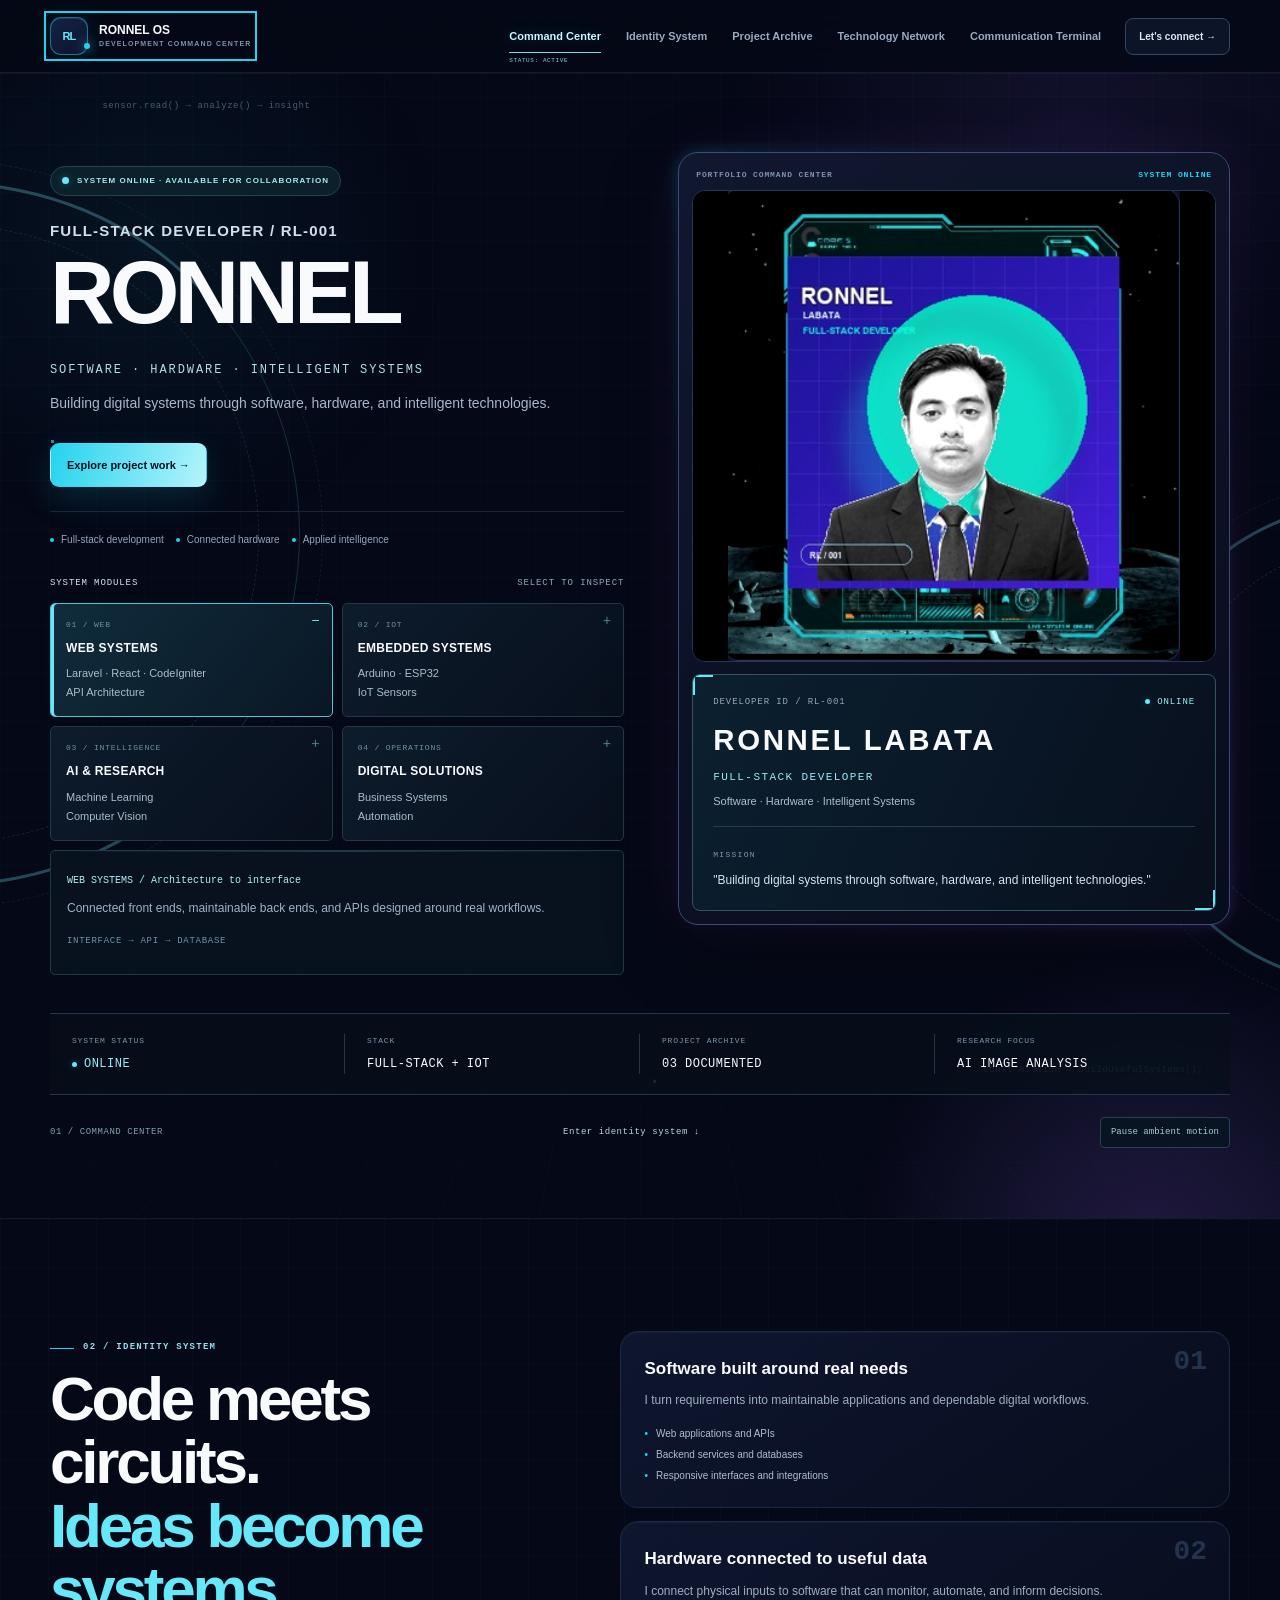
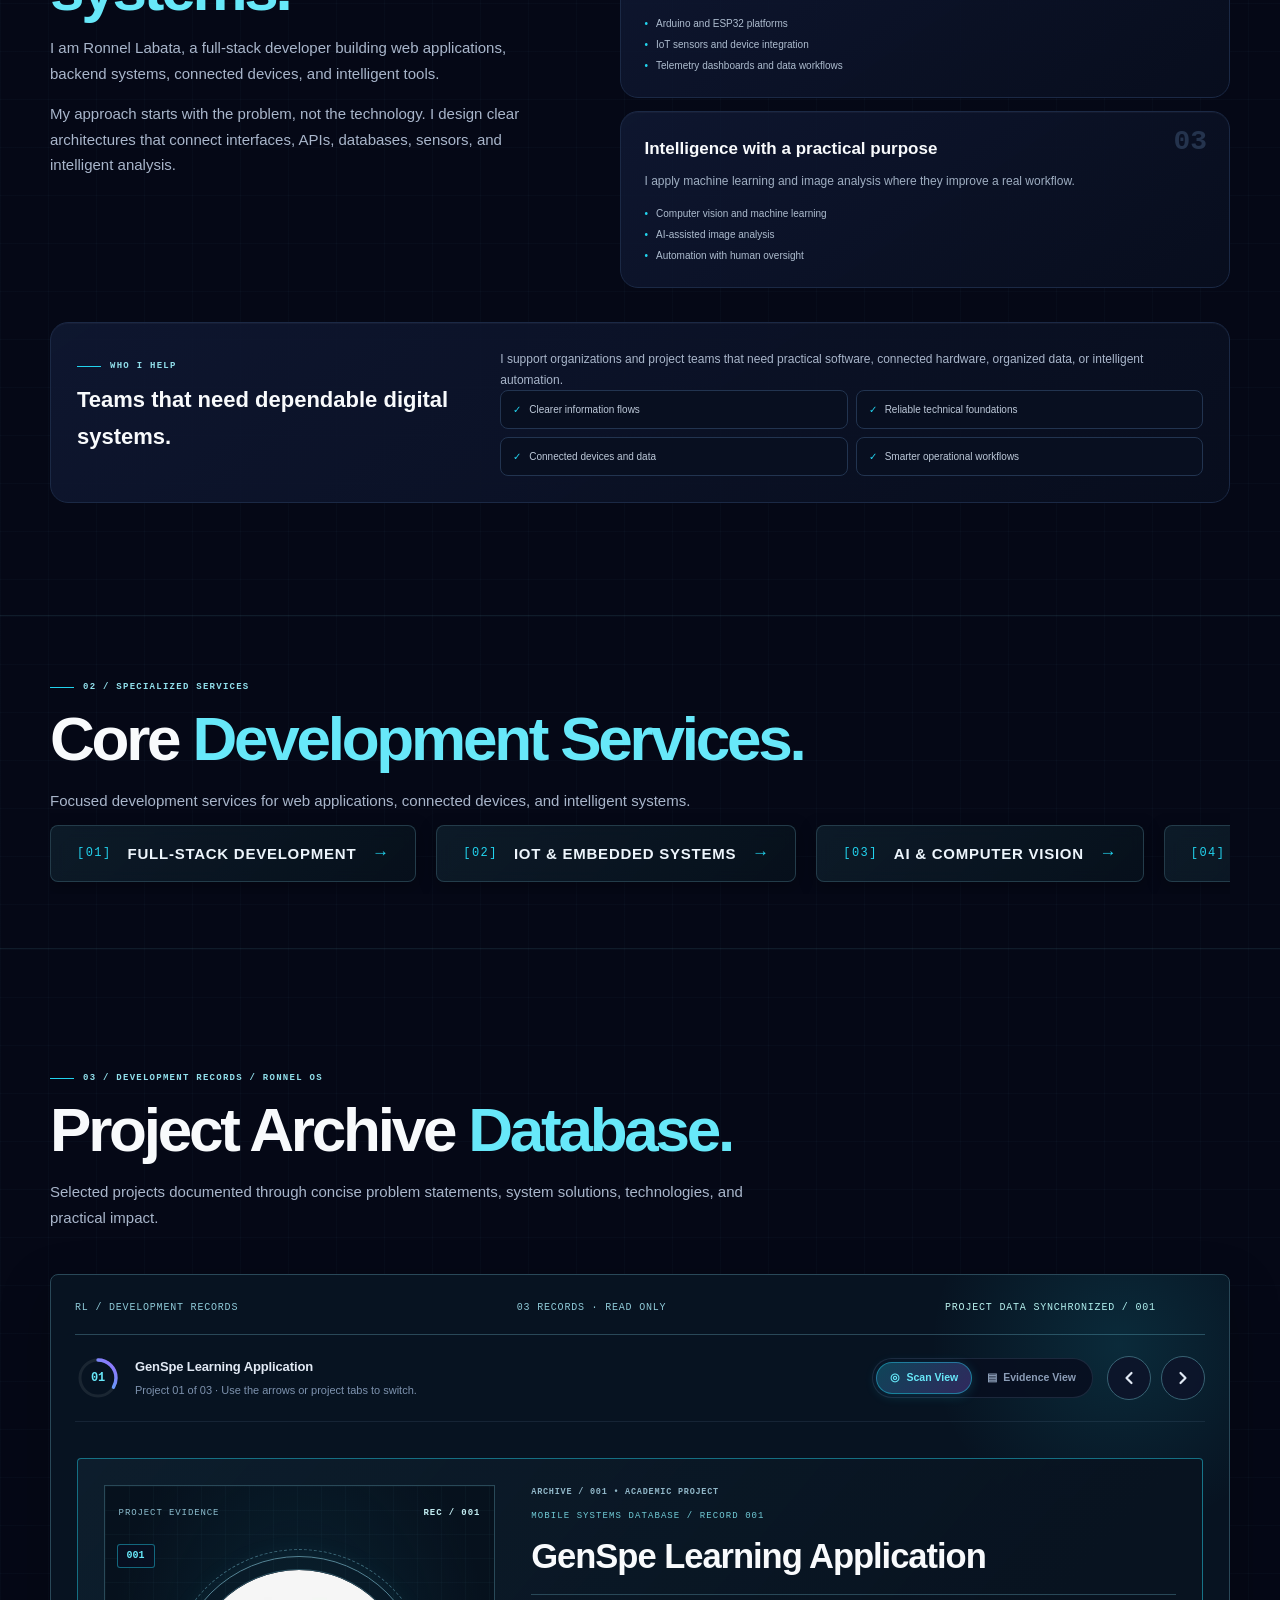
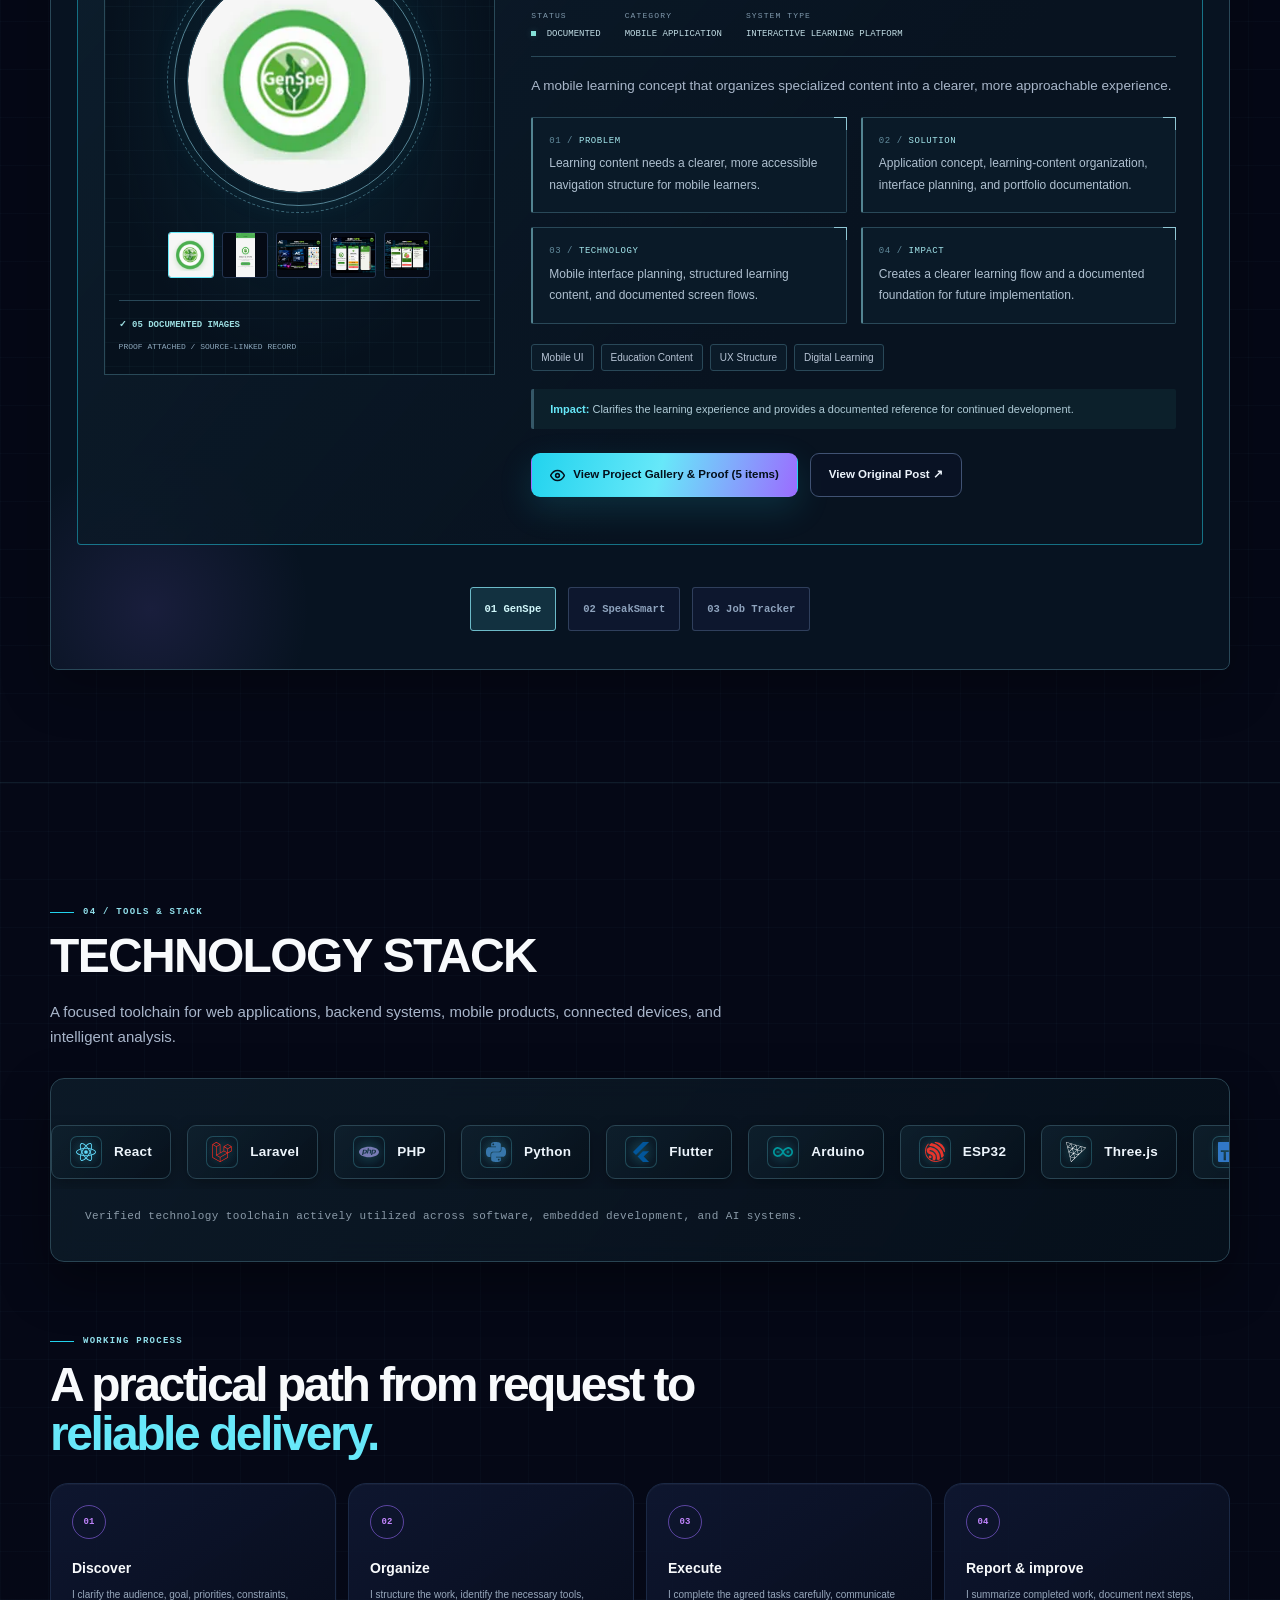
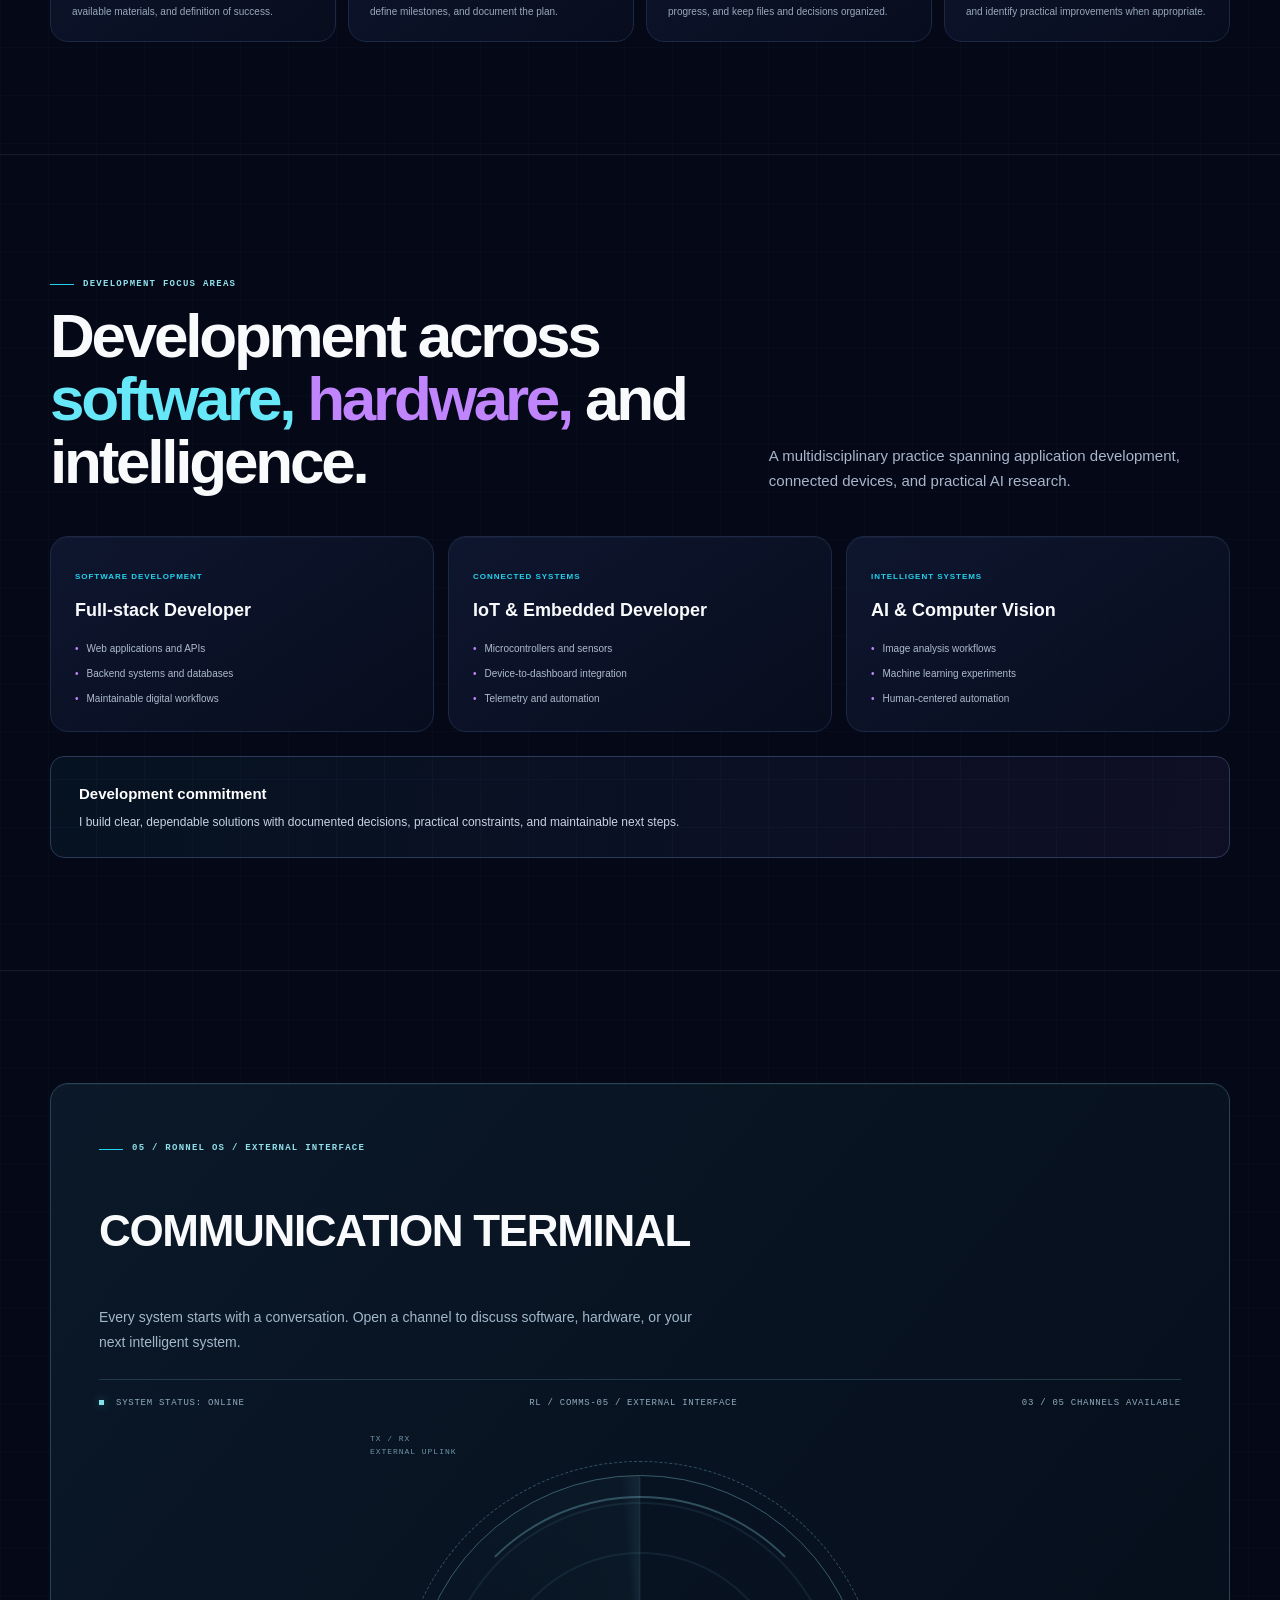
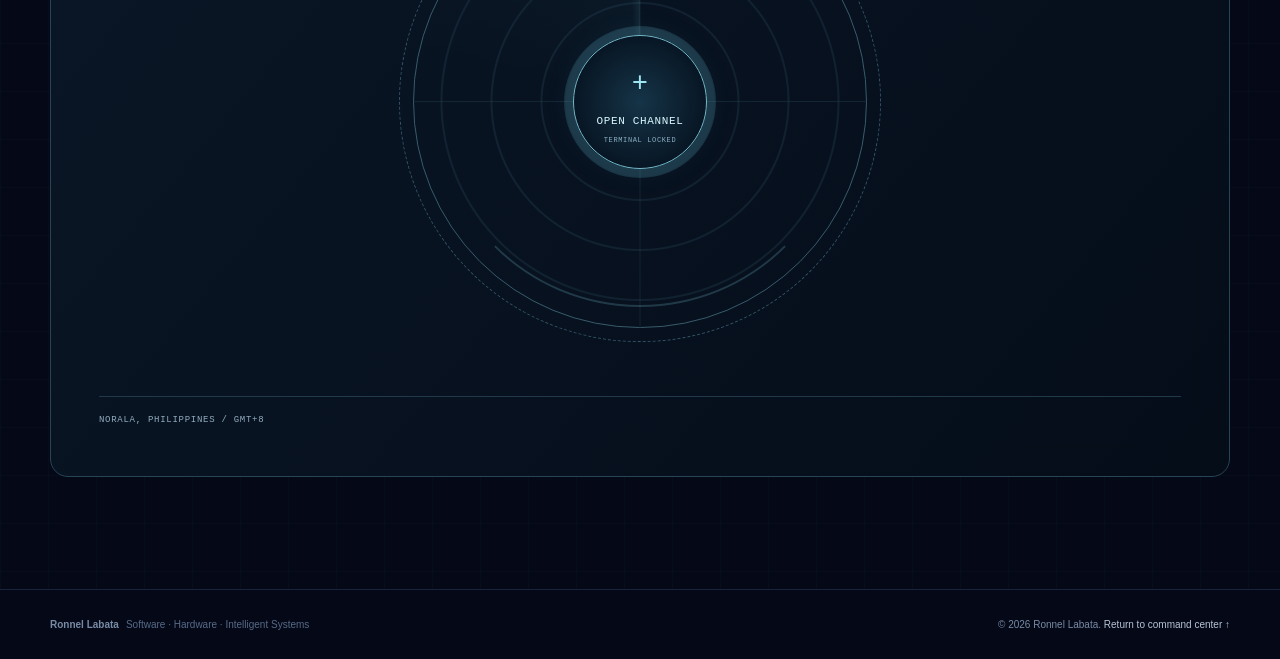
==== commit 697aff0b: "Refresh styled profile frame Co-authored-by: Copilot <223556219+Copilot@users.noreply.github.com>" ====
--- a/index.html
+++ b/index.html
@@ -10,7 +10,7 @@
   <meta property="og:type" content="website">
   <!-- TODO: Add og:url and a dedicated social preview image after the portfolio is published. -->
   <meta name="theme-color" content="#050816">
-  <link rel="preload" as="image" href="Live.jpg?v=8640f09">
+  <link rel="preload" as="image" href="Live.jpg?v=a9669c6">
   <title>RONNEL OS | Development Command Center</title>
   <style>
     :root{
@@ -366,7 +366,7 @@
         <div class="proof-console reveal" aria-label="Ronnel Labata profile visual">
           <div class="console-bar"><span>Portfolio command center</span><b>System online</b></div>
           <div class="console-screen profile-screen">
-            <img src="Live.jpg?v=8640f09" width="768" height="768" fetchpriority="high" decoding="async" alt="Professional portrait of Ronnel Labata inside a holographic command frame">
+            <img src="Live.jpg?v=a9669c6" width="768" height="768" fetchpriority="high" decoding="async" alt="Professional portrait of Ronnel Labata inside a holographic command frame">
           </div>
           <div class="identity-hud">
             <div class="instrument-heading"><span>DEVELOPER ID / RL-001</span><span class="status-indicator">ONLINE</span></div>
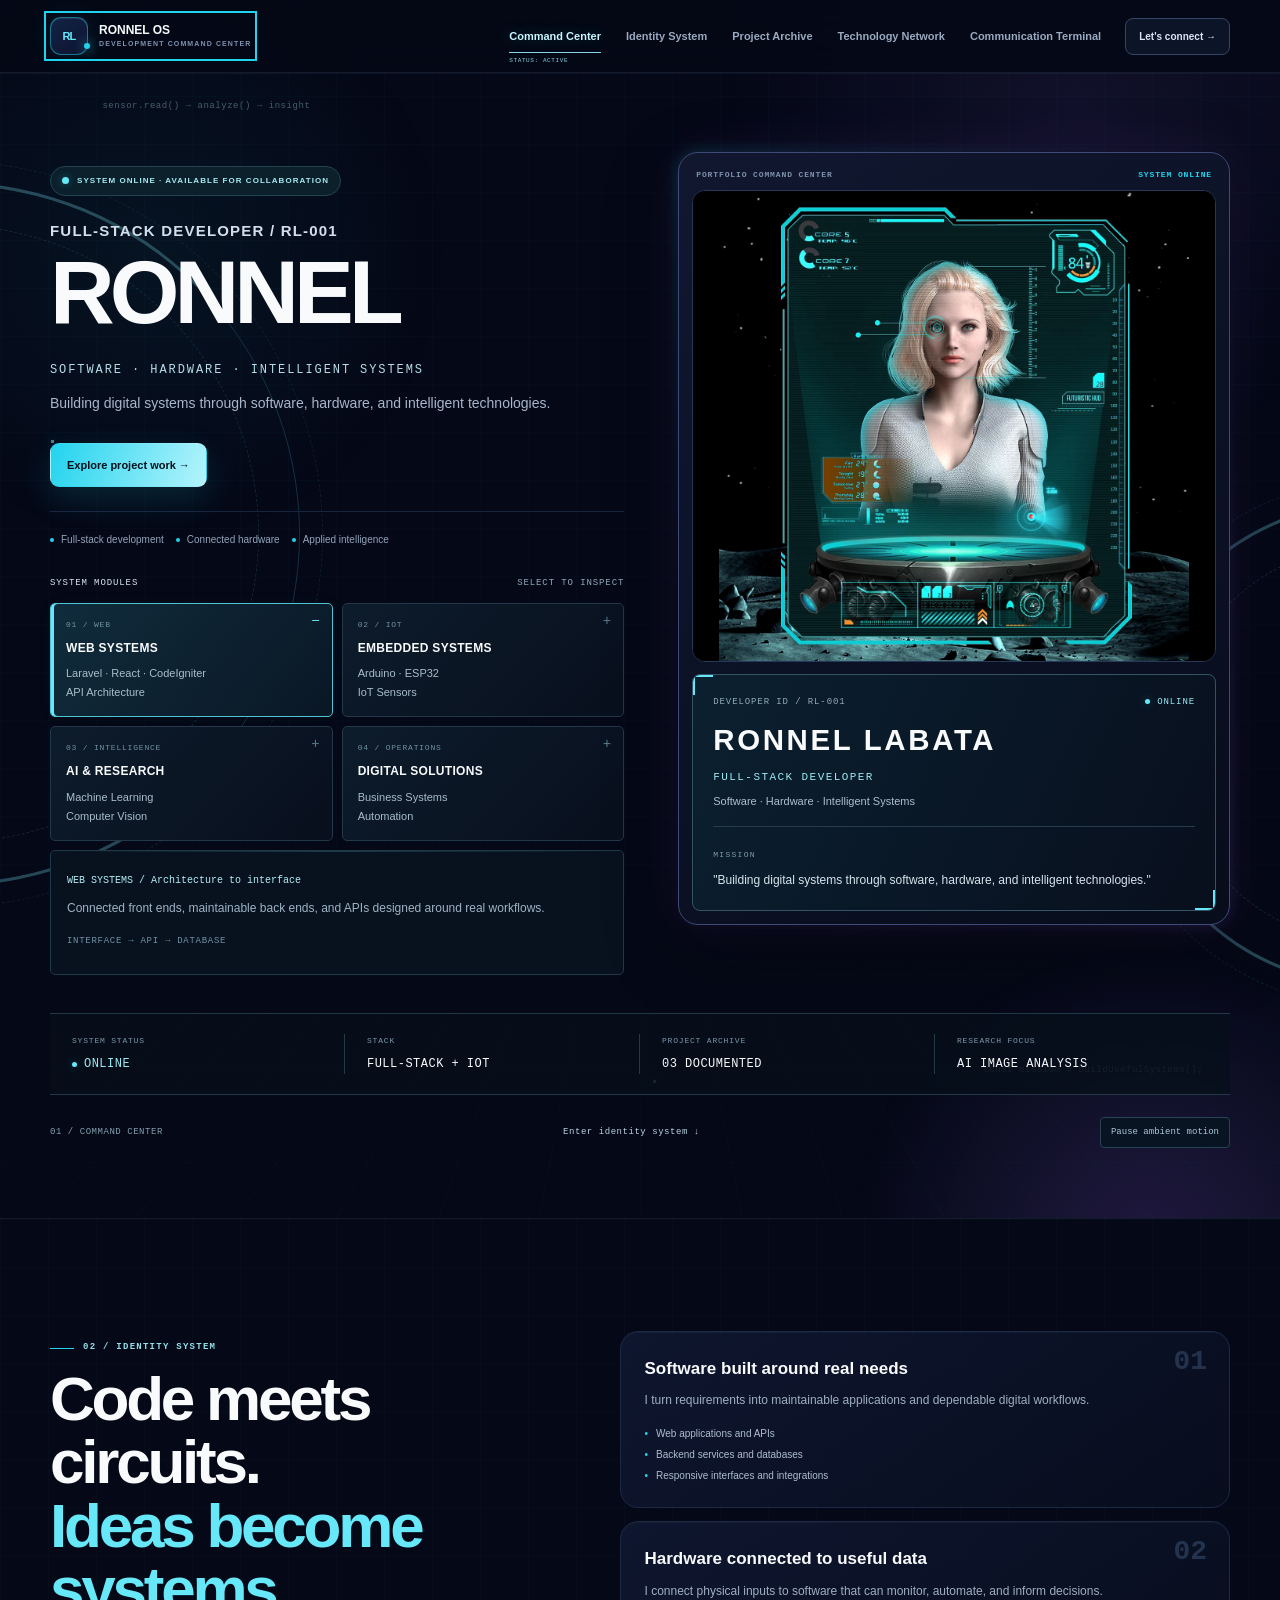
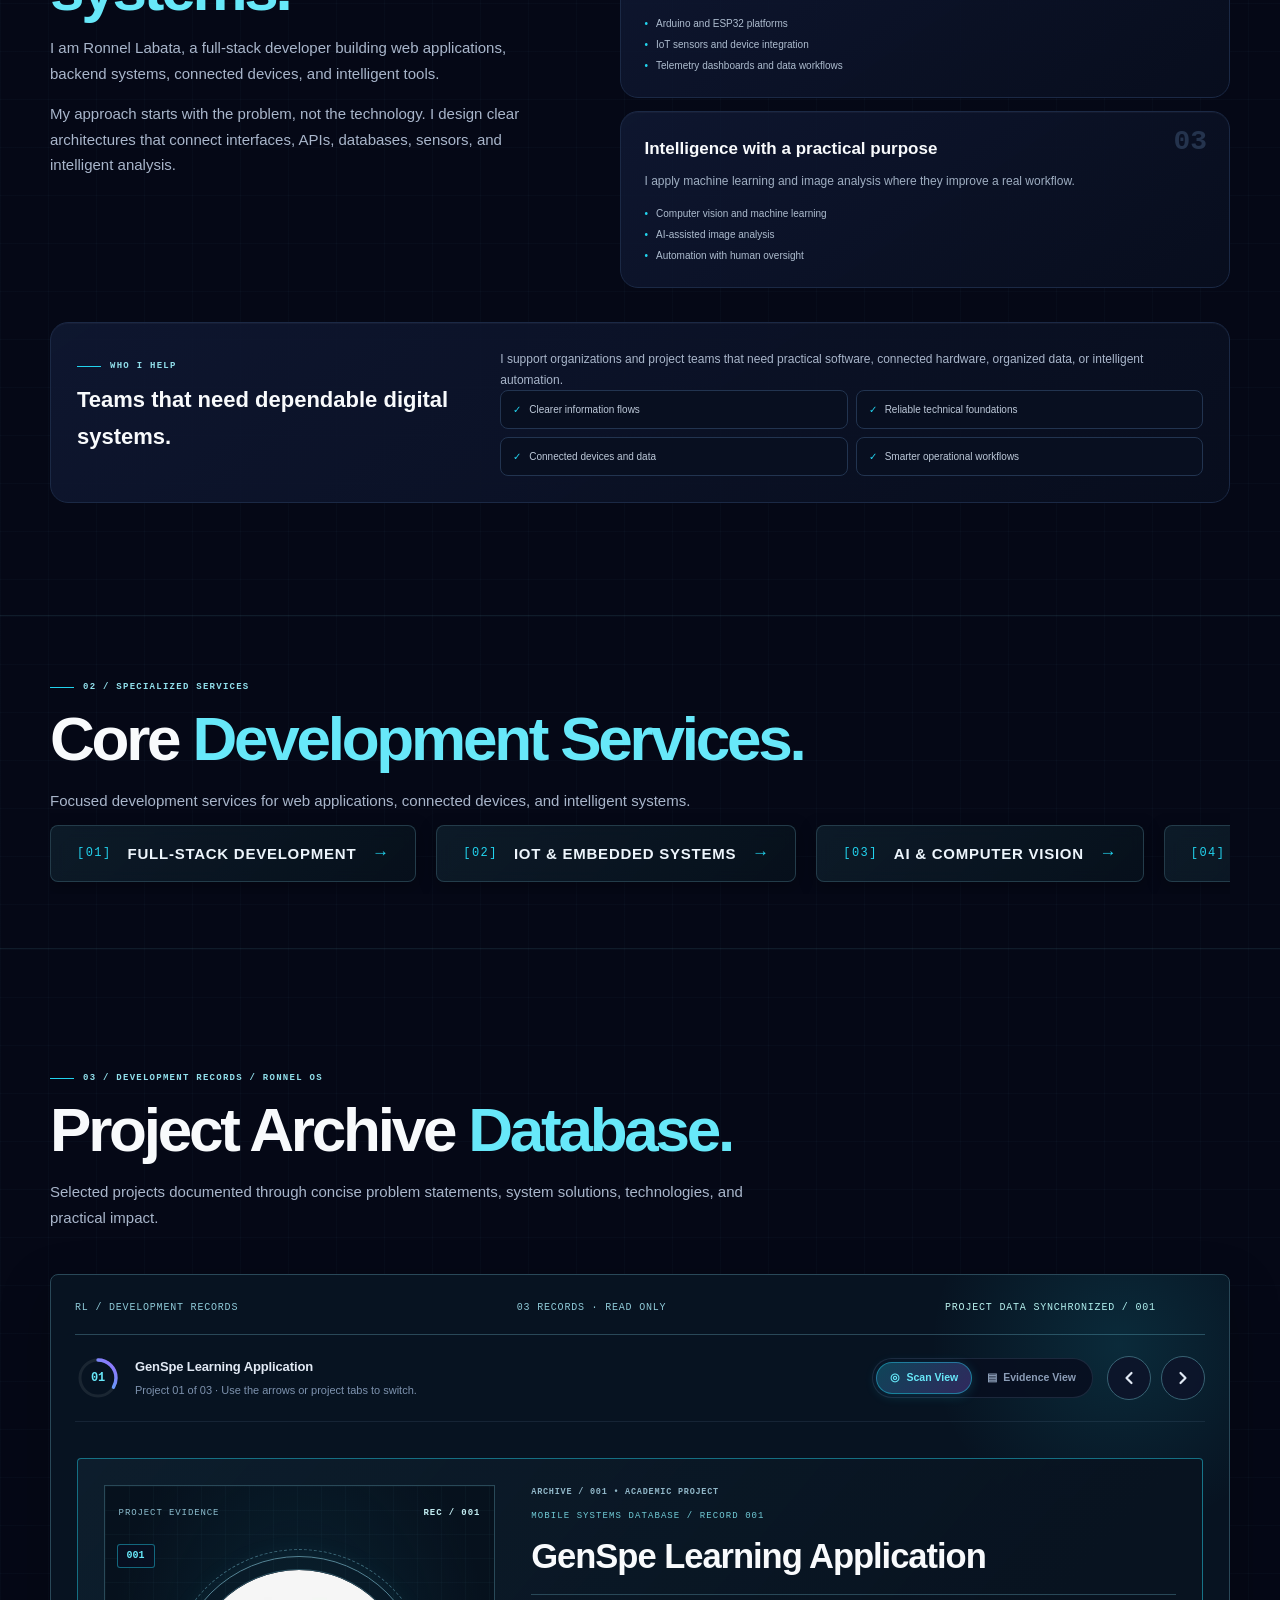
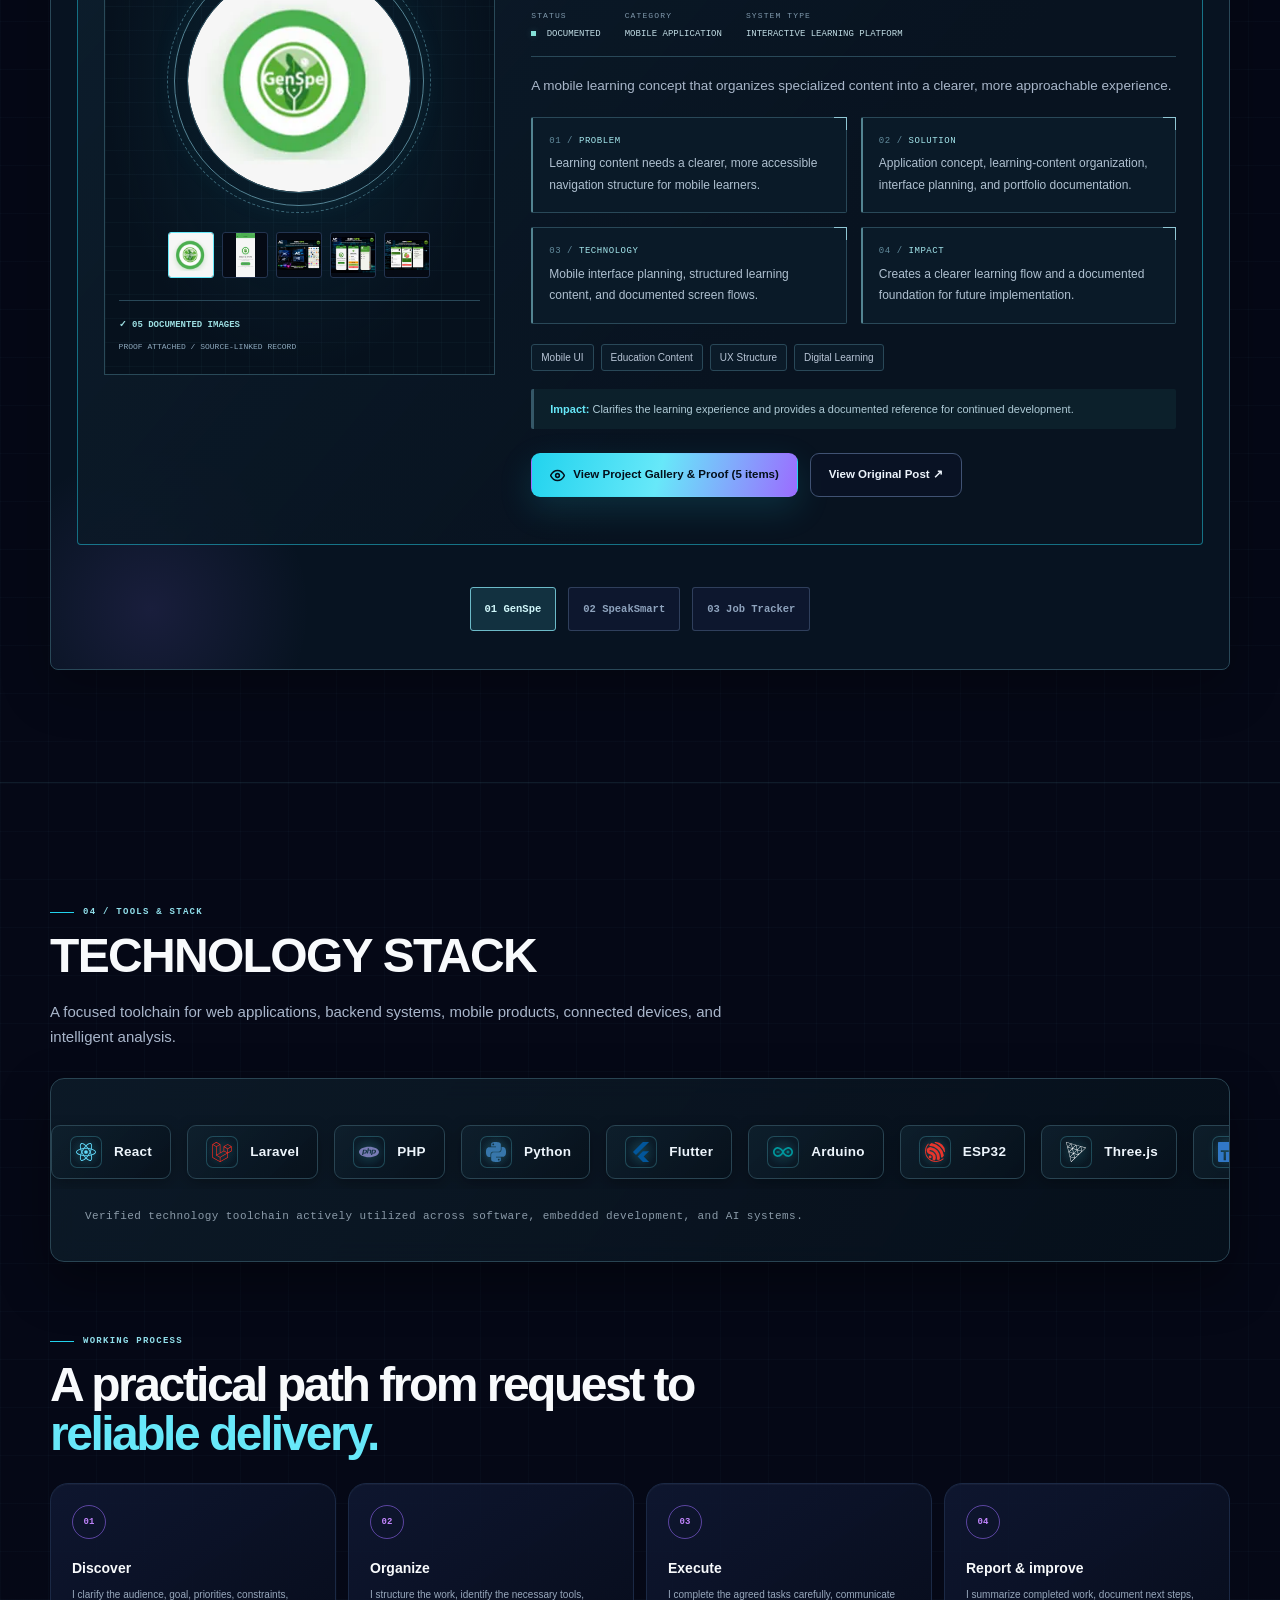
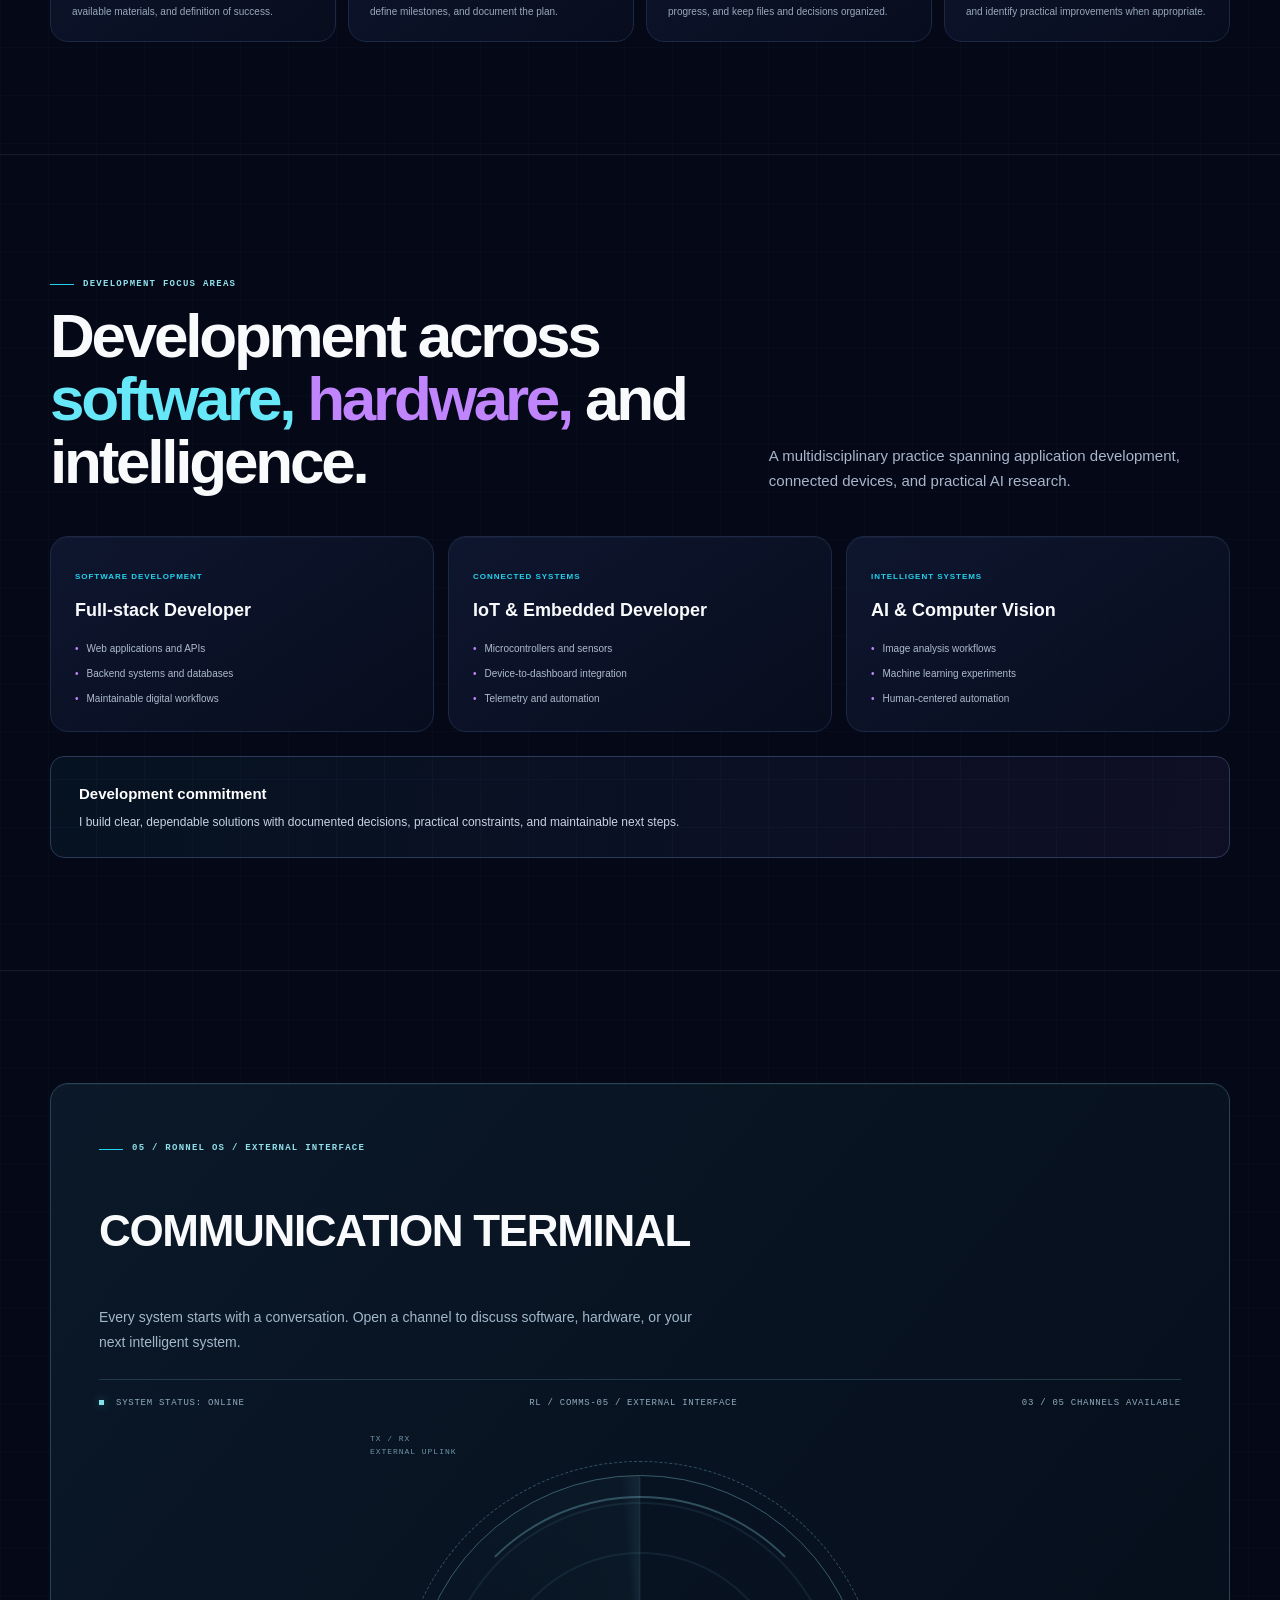
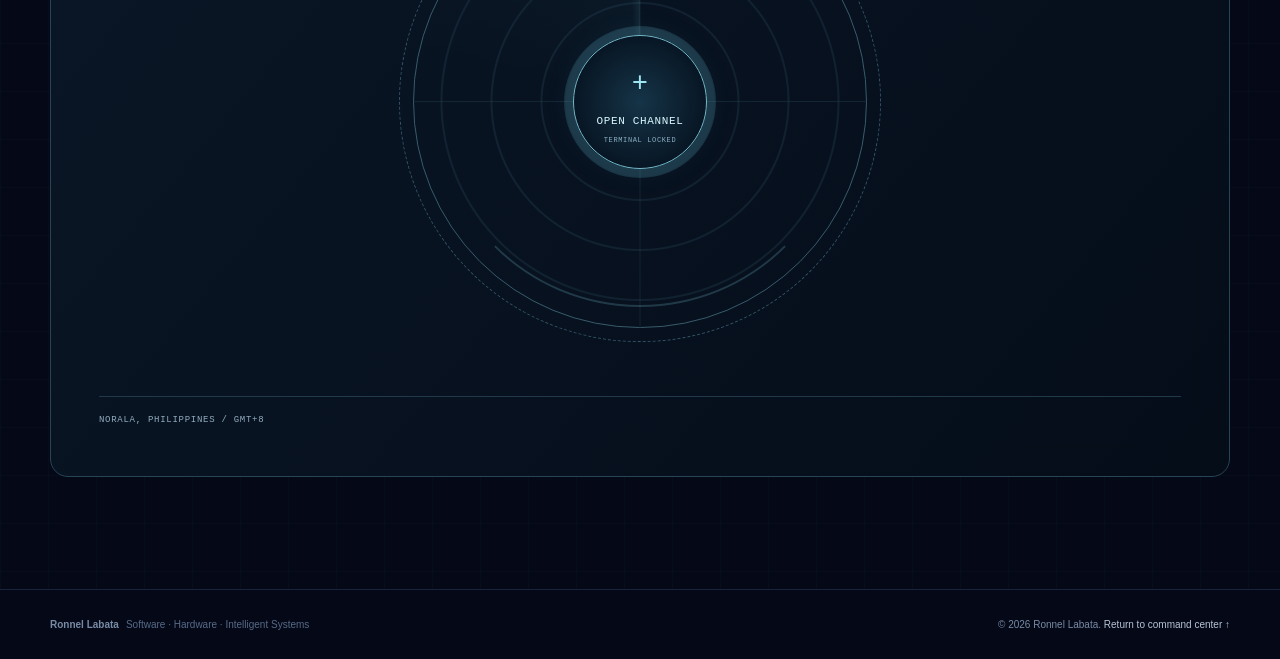
==== commit fc505107: "Remove broken profile image edit Co-authored-by: Copilot <223556219+Copilot@users.noreply.github.com" ====
--- a/index.html
+++ b/index.html
@@ -10,7 +10,7 @@
   <meta property="og:type" content="website">
   <!-- TODO: Add og:url and a dedicated social preview image after the portfolio is published. -->
   <meta name="theme-color" content="#050816">
-  <link rel="preload" as="image" href="Live.jpg?v=a9669c6">
+  <link rel="preload" as="image" href="Live.jpg">
   <title>RONNEL OS | Development Command Center</title>
   <style>
     :root{
@@ -366,7 +366,7 @@
         <div class="proof-console reveal" aria-label="Ronnel Labata profile visual">
           <div class="console-bar"><span>Portfolio command center</span><b>System online</b></div>
           <div class="console-screen profile-screen">
-            <img src="Live.jpg?v=a9669c6" width="768" height="768" fetchpriority="high" decoding="async" alt="Professional portrait of Ronnel Labata inside a holographic command frame">
+            <img src="Live.jpg" width="1200" height="1200" fetchpriority="high" decoding="async" alt="Futuristic cyan command interface used as Ronnel Labata's portfolio profile visual">
           </div>
           <div class="identity-hud">
             <div class="instrument-heading"><span>DEVELOPER ID / RL-001</span><span class="status-indicator">ONLINE</span></div>
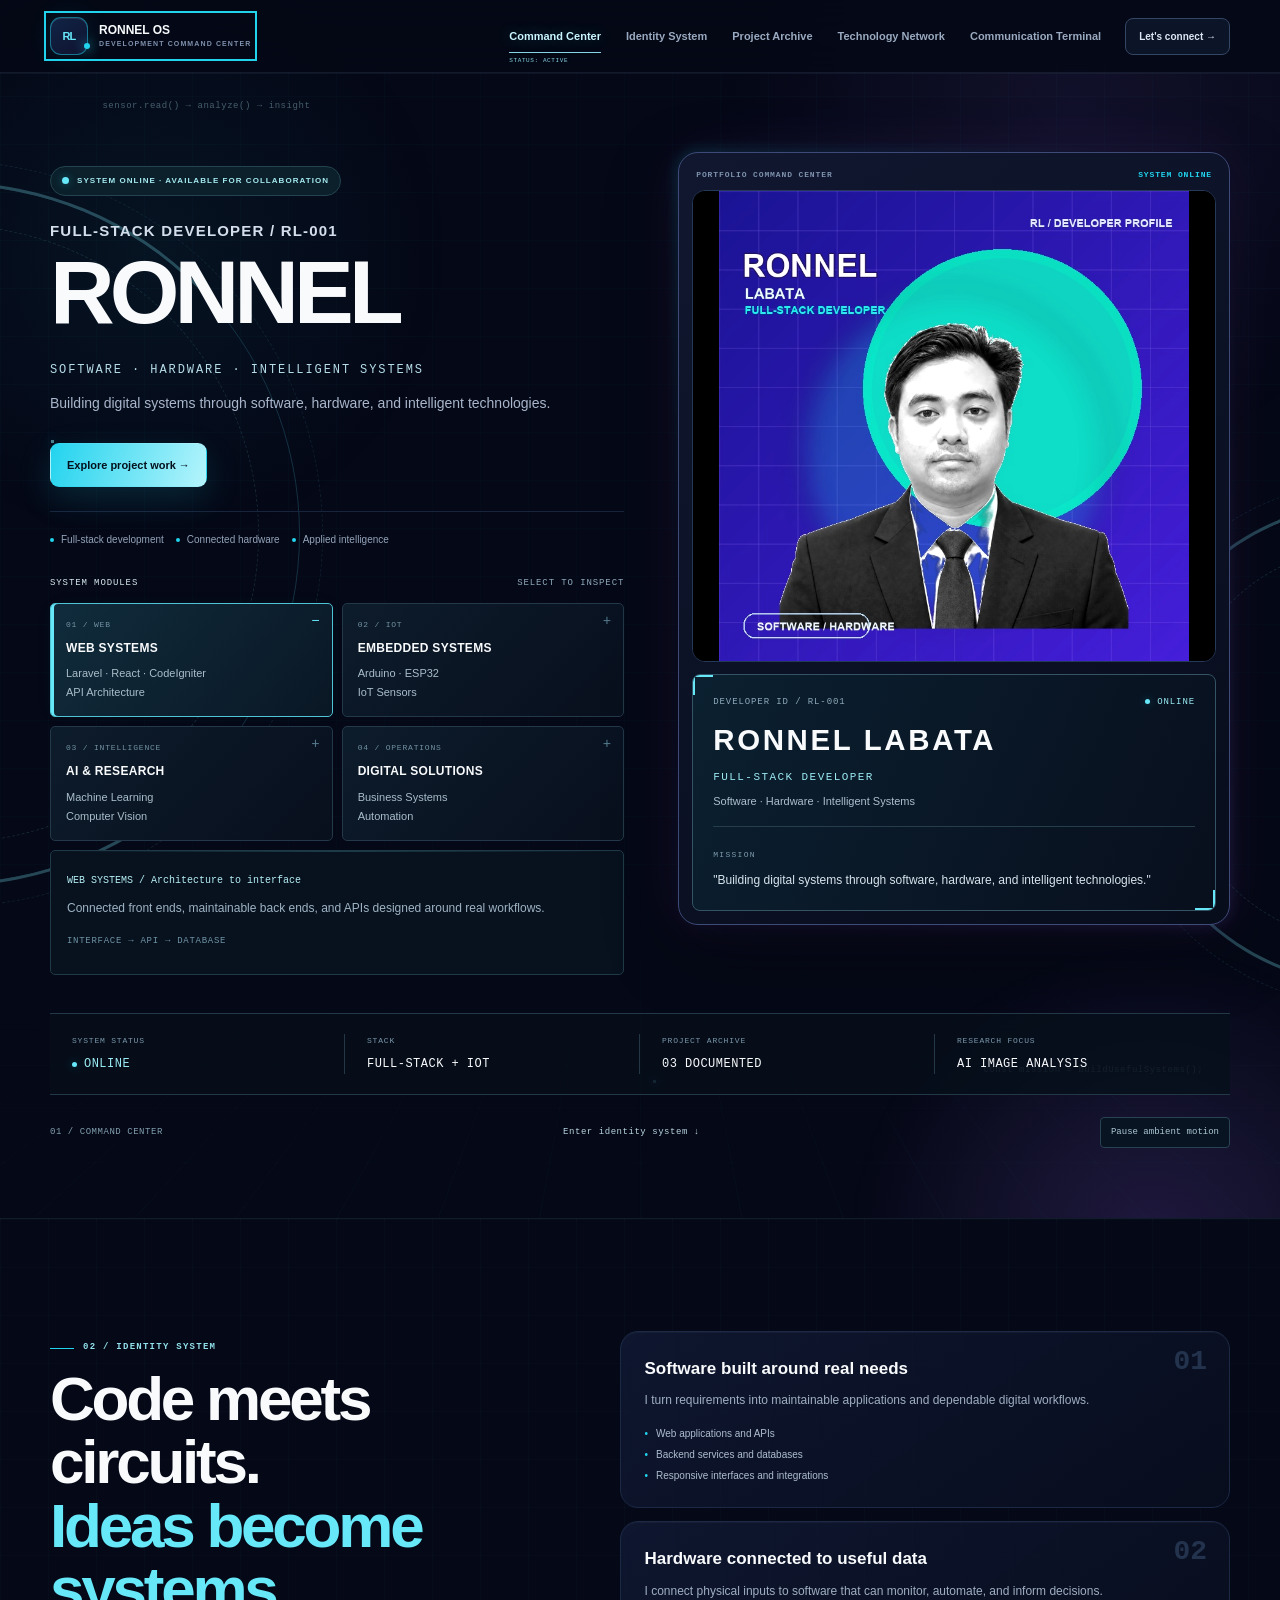
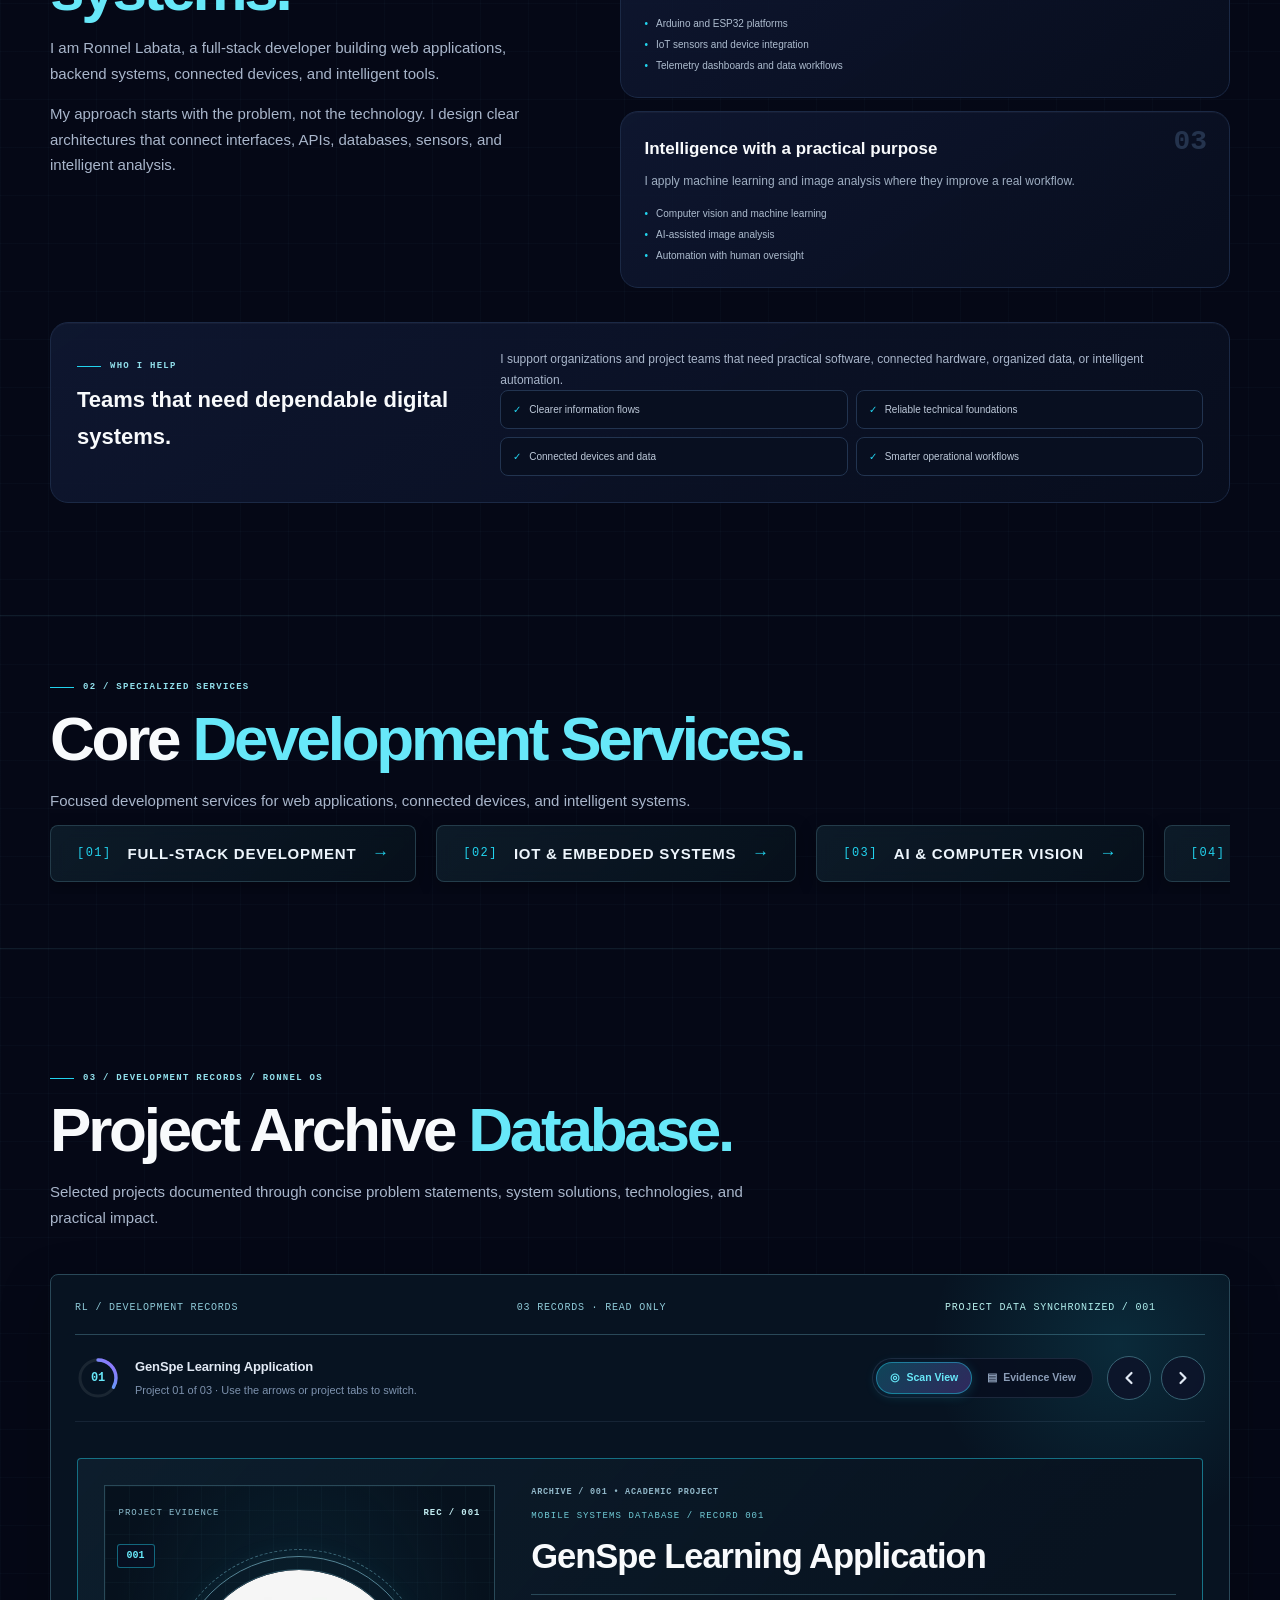
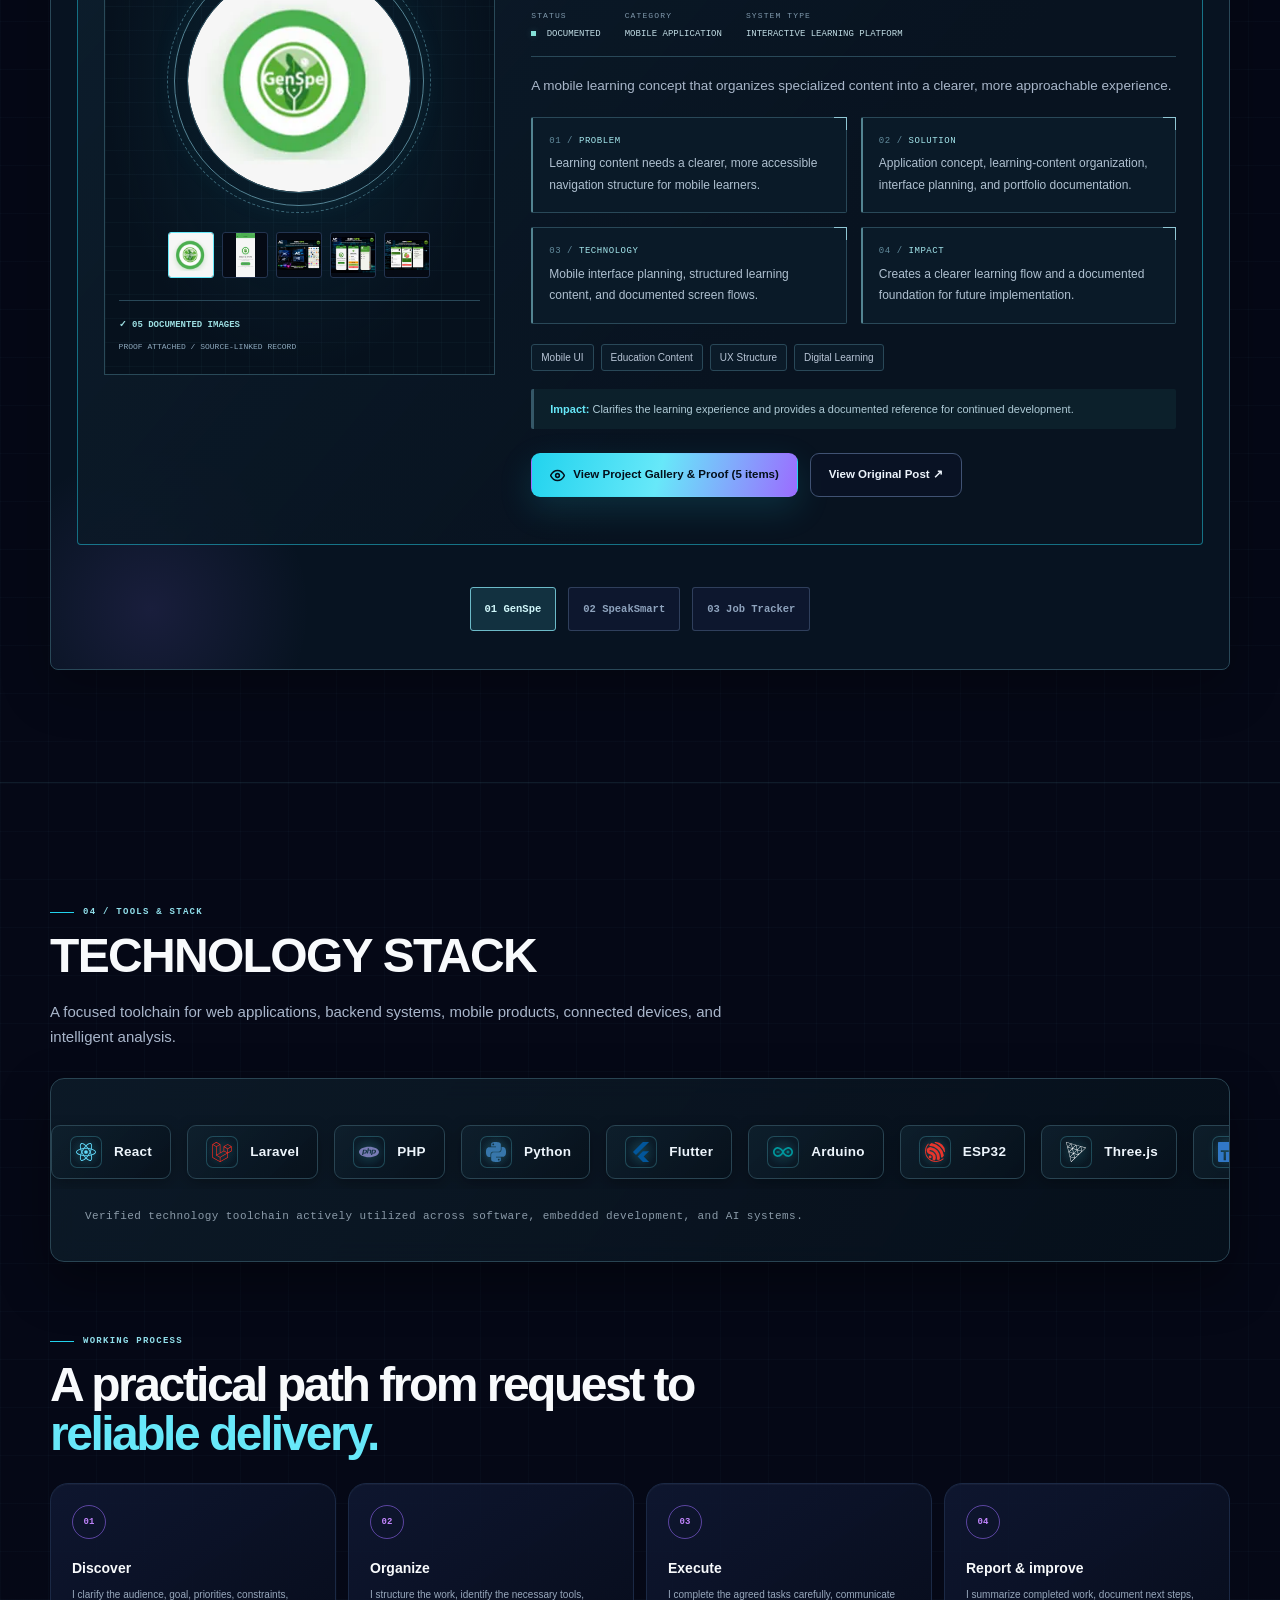
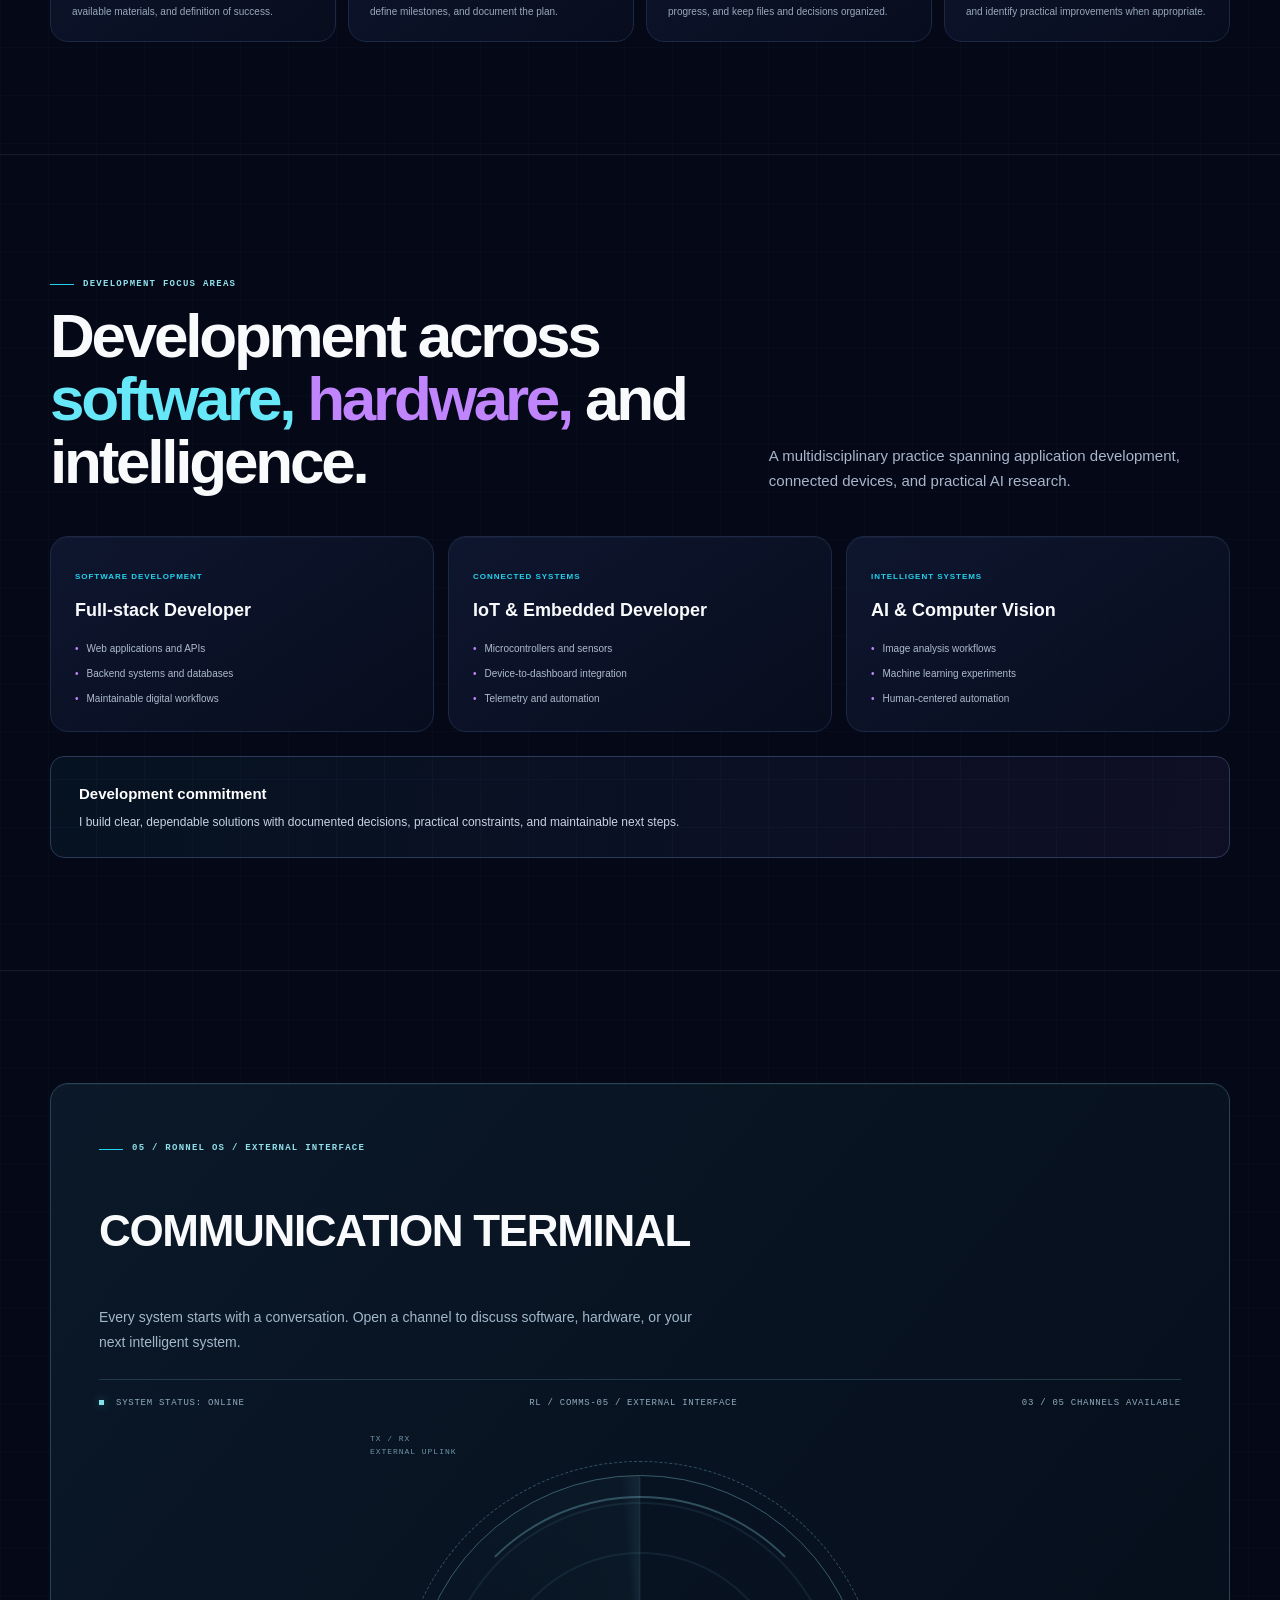
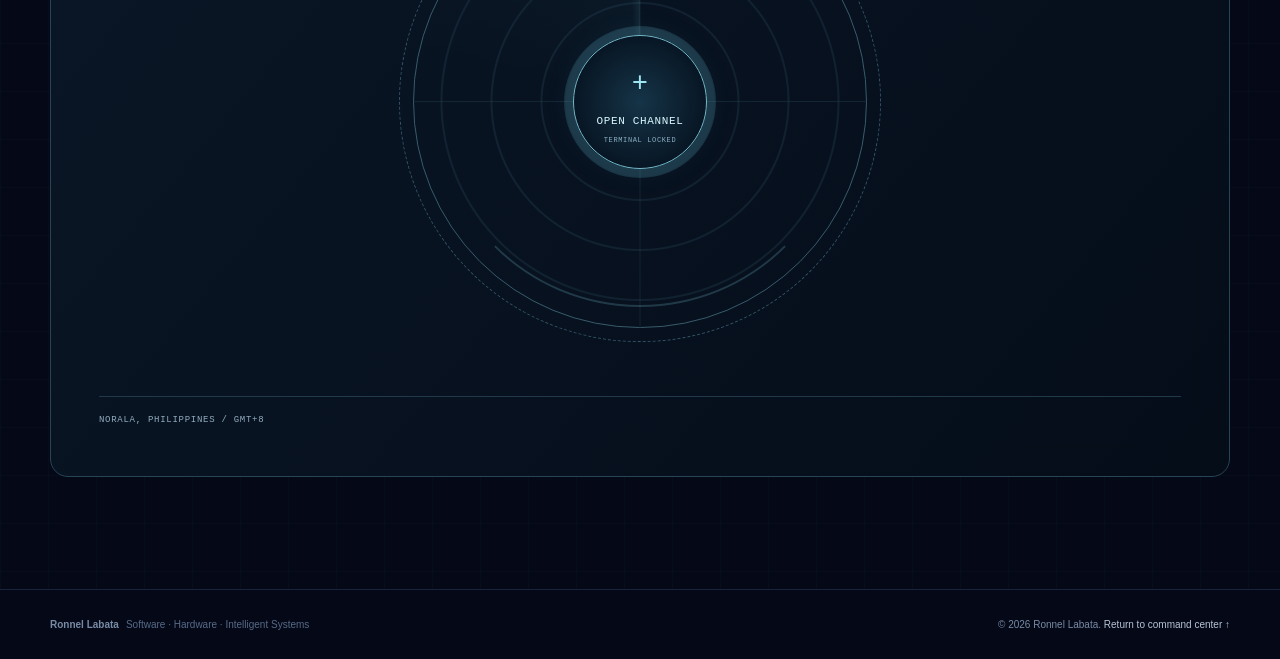
==== commit d14af96a: "Refresh reference profile poster Co-authored-by: Copilot <223556219+Copilot@users.noreply.github.com" ====
--- a/index.html
+++ b/index.html
@@ -10,7 +10,7 @@
   <meta property="og:type" content="website">
   <!-- TODO: Add og:url and a dedicated social preview image after the portfolio is published. -->
   <meta name="theme-color" content="#050816">
-  <link rel="preload" as="image" href="Live.jpg">
+  <link rel="preload" as="image" href="Live.jpg?v=31229c2">
   <title>RONNEL OS | Development Command Center</title>
   <style>
     :root{
@@ -366,7 +366,7 @@
         <div class="proof-console reveal" aria-label="Ronnel Labata profile visual">
           <div class="console-bar"><span>Portfolio command center</span><b>System online</b></div>
           <div class="console-screen profile-screen">
-            <img src="Live.jpg" width="1200" height="1200" fetchpriority="high" decoding="async" alt="Futuristic cyan command interface used as Ronnel Labata's portfolio profile visual">
+            <img src="Live.jpg?v=31229c2" width="768" height="768" fetchpriority="high" decoding="async" alt="Reference-inspired professional profile poster for Ronnel Labata">
           </div>
           <div class="identity-hud">
             <div class="instrument-heading"><span>DEVELOPER ID / RL-001</span><span class="status-indicator">ONLINE</span></div>
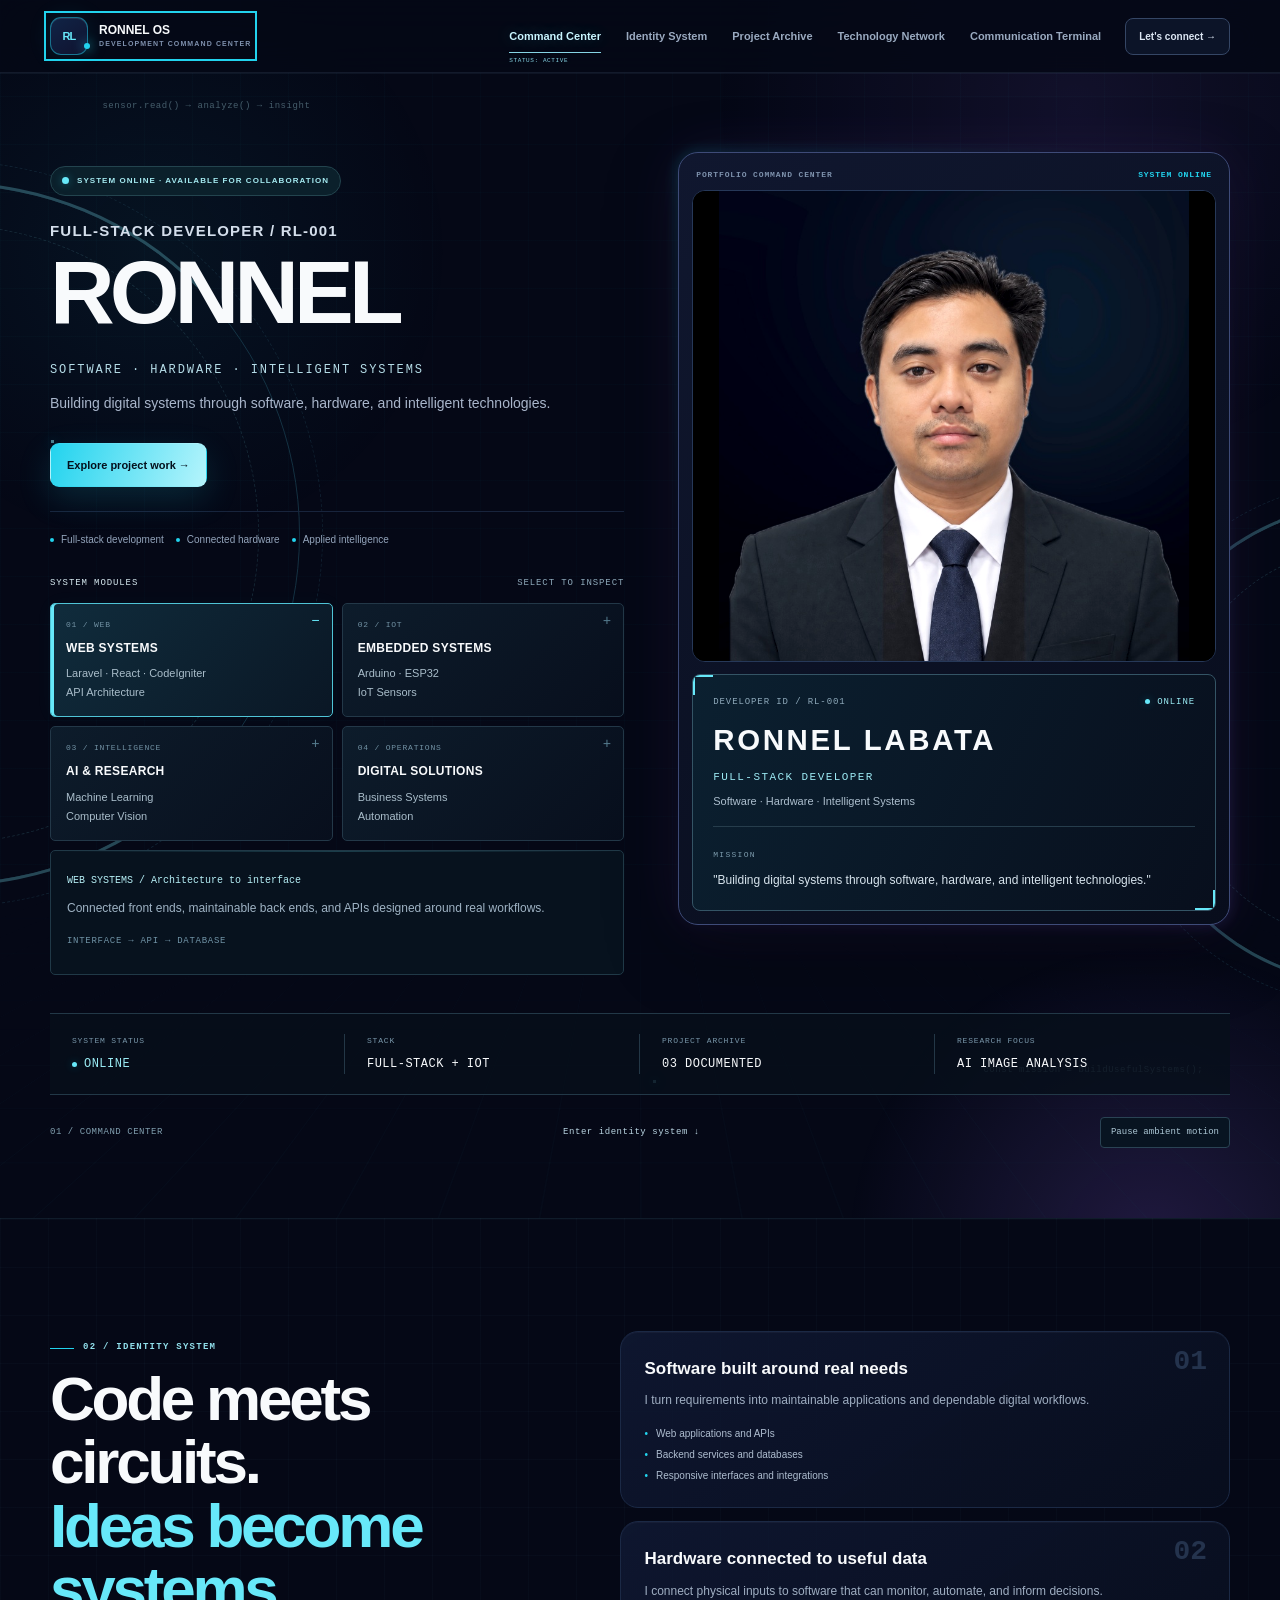
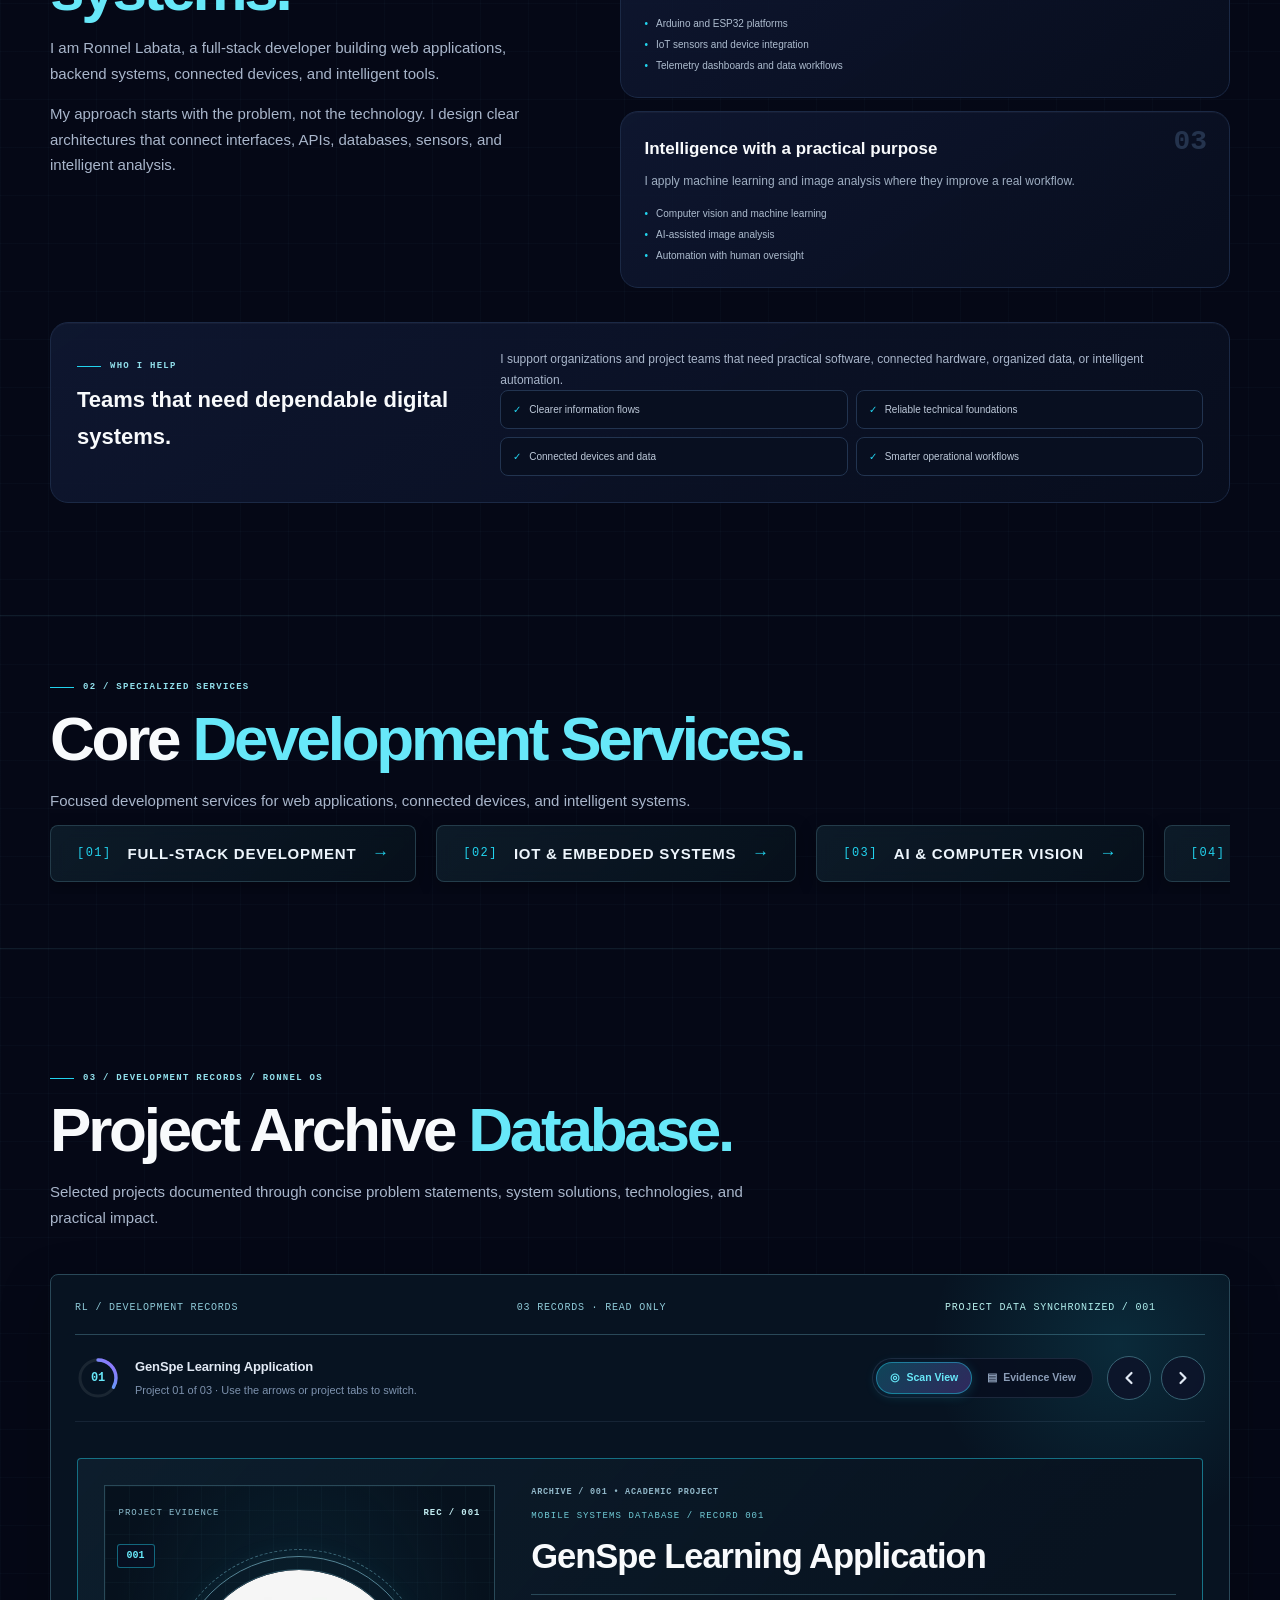
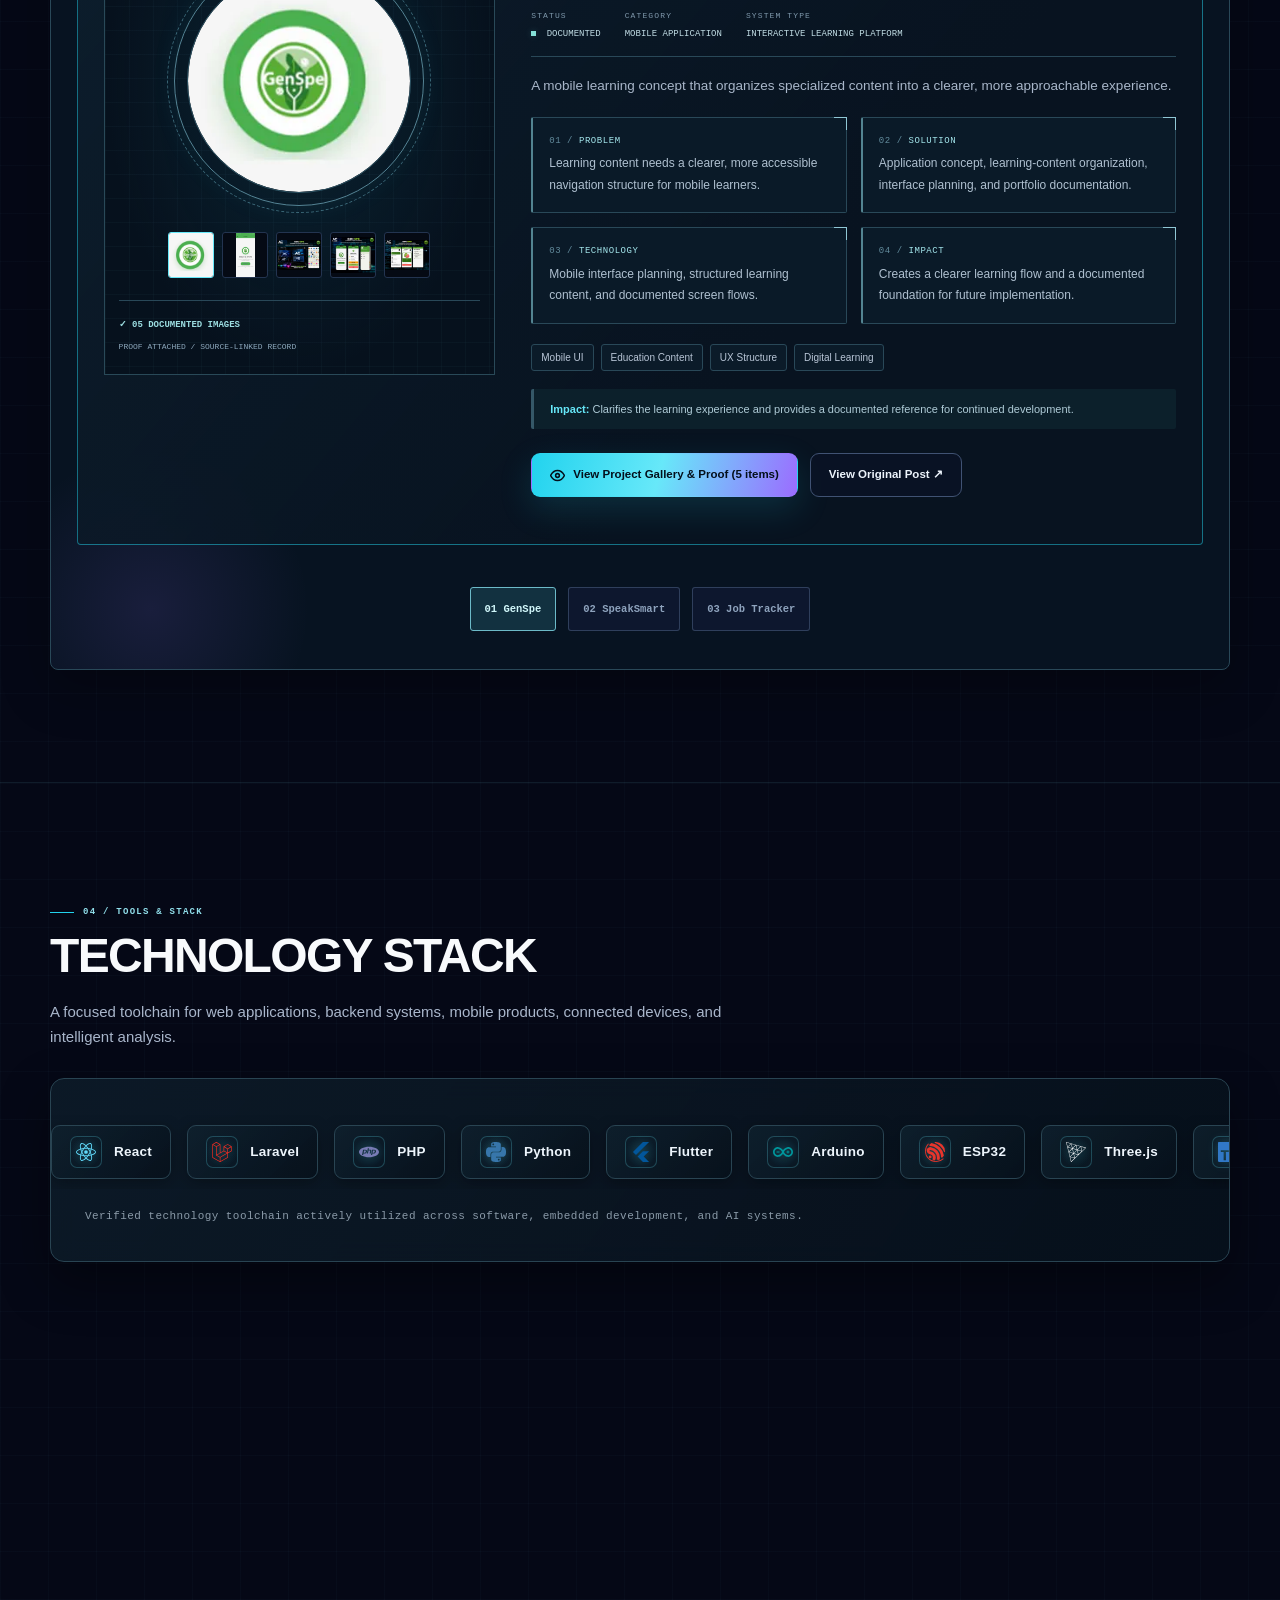
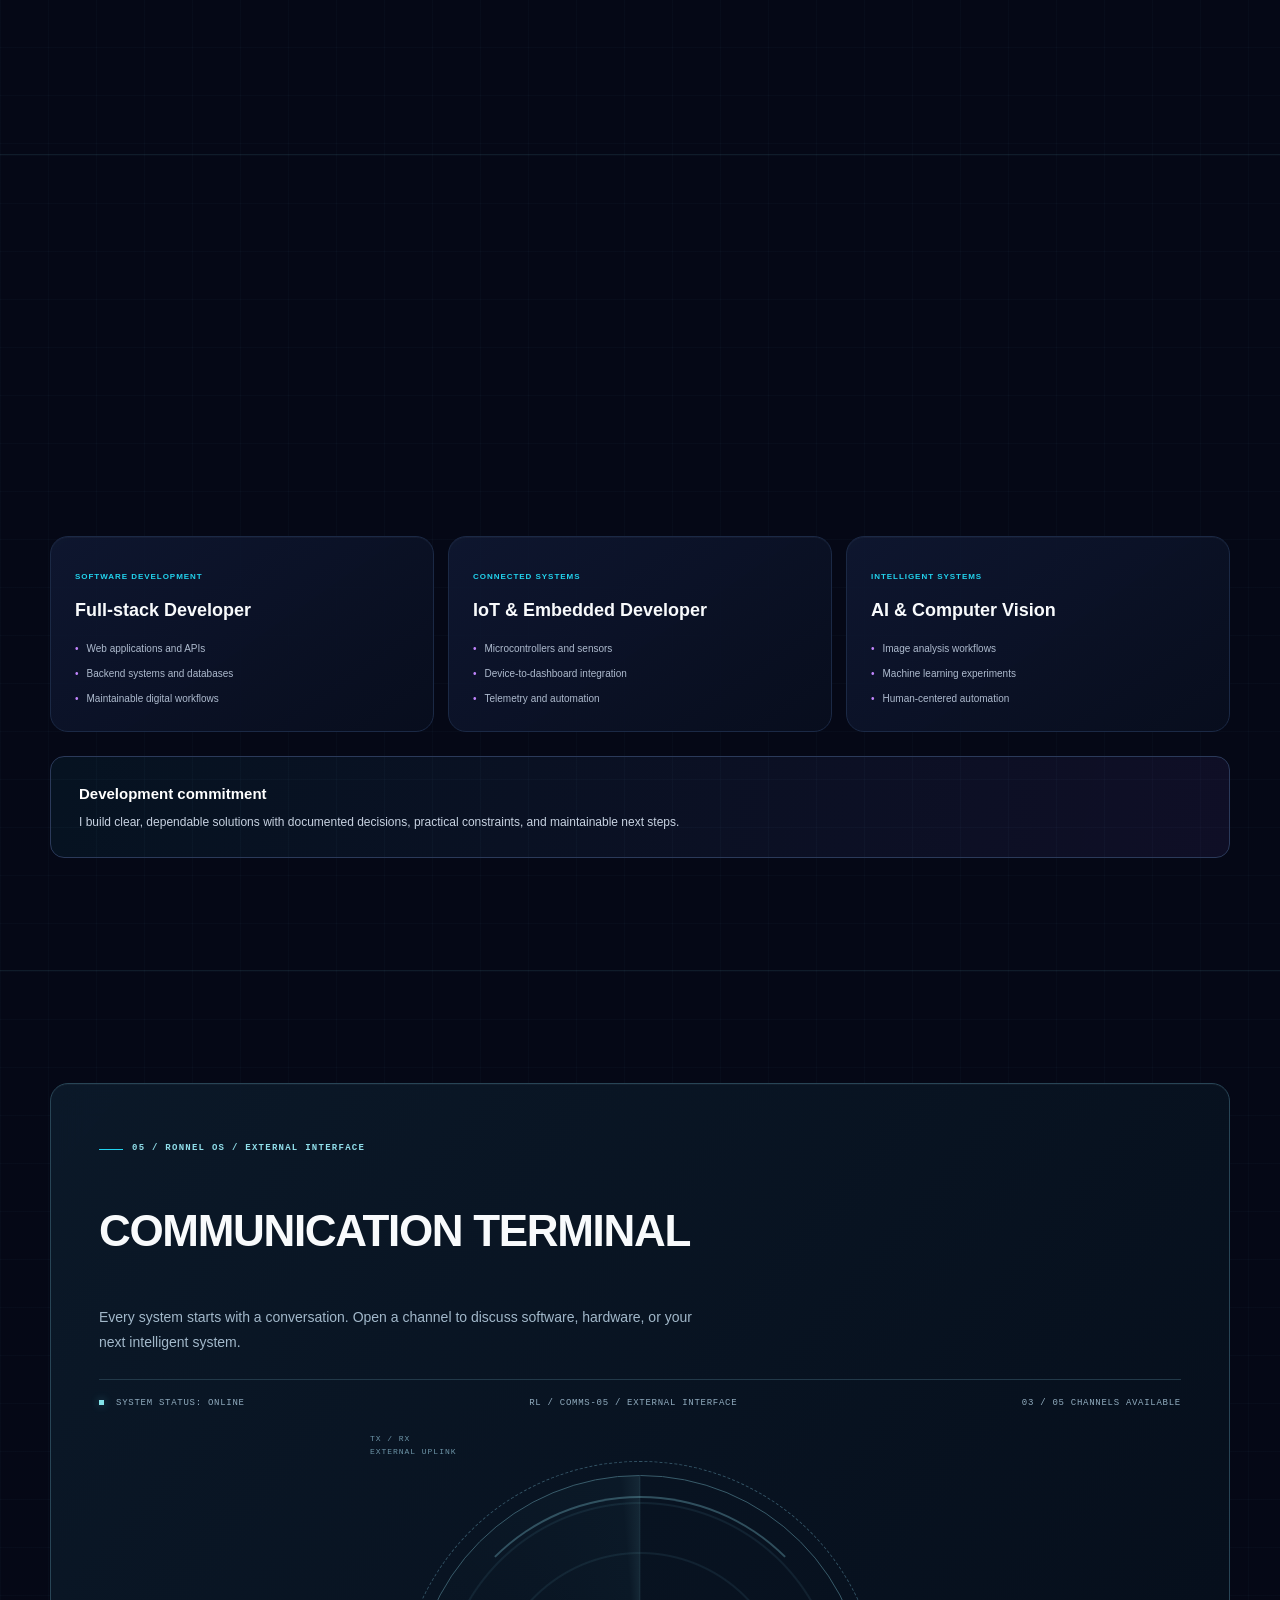
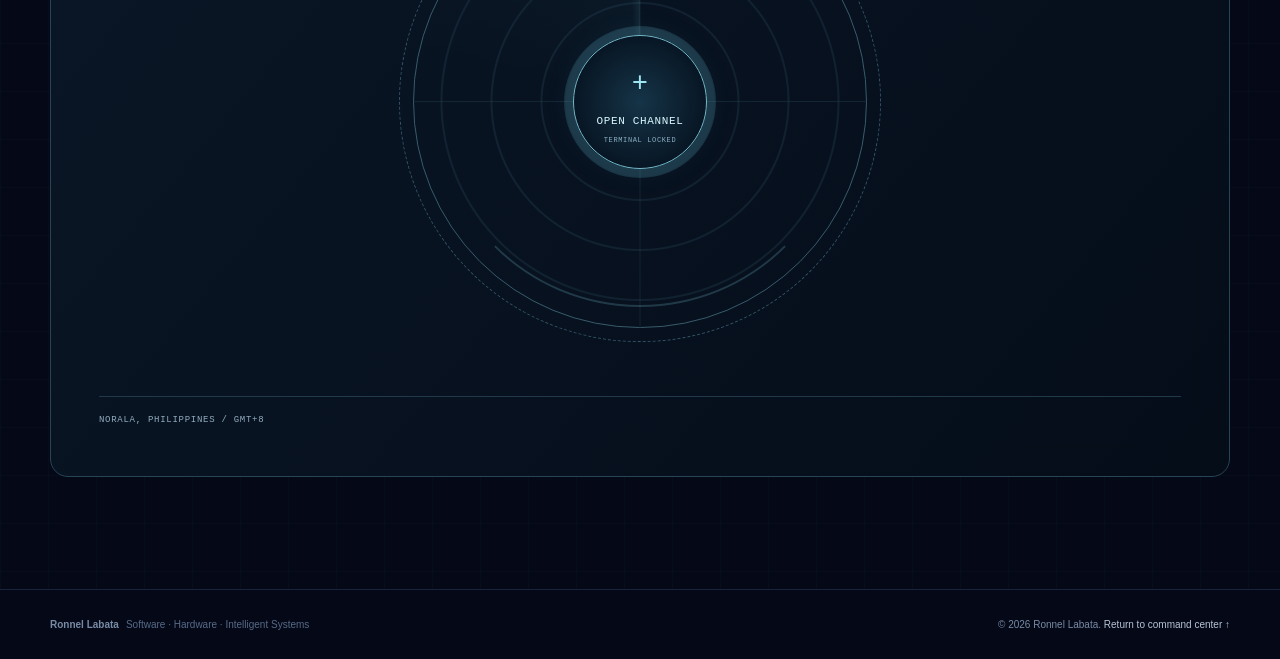
==== commit 8d8e1ebb: "Refresh deployed portrait cache Update the profile image cache key and accessible alt text so GitHub" ====
--- a/index.html
+++ b/index.html
@@ -10,7 +10,7 @@
   <meta property="og:type" content="website">
   <!-- TODO: Add og:url and a dedicated social preview image after the portfolio is published. -->
   <meta name="theme-color" content="#050816">
-  <link rel="preload" as="image" href="Live.jpg?v=31229c2">
+  <link rel="preload" as="image" href="Live.jpg?v=7c4b8a6">
   <title>RONNEL OS | Development Command Center</title>
   <style>
     :root{
@@ -366,7 +366,7 @@
         <div class="proof-console reveal" aria-label="Ronnel Labata profile visual">
           <div class="console-bar"><span>Portfolio command center</span><b>System online</b></div>
           <div class="console-screen profile-screen">
-            <img src="Live.jpg?v=31229c2" width="768" height="768" fetchpriority="high" decoding="async" alt="Reference-inspired professional profile poster for Ronnel Labata">
+            <img src="Live.jpg?v=7c4b8a6" width="768" height="768" fetchpriority="high" decoding="async" alt="Professional navy studio portrait for Ronnel Labata">
           </div>
           <div class="identity-hud">
             <div class="instrument-heading"><span>DEVELOPER ID / RL-001</span><span class="status-indicator">ONLINE</span></div>
